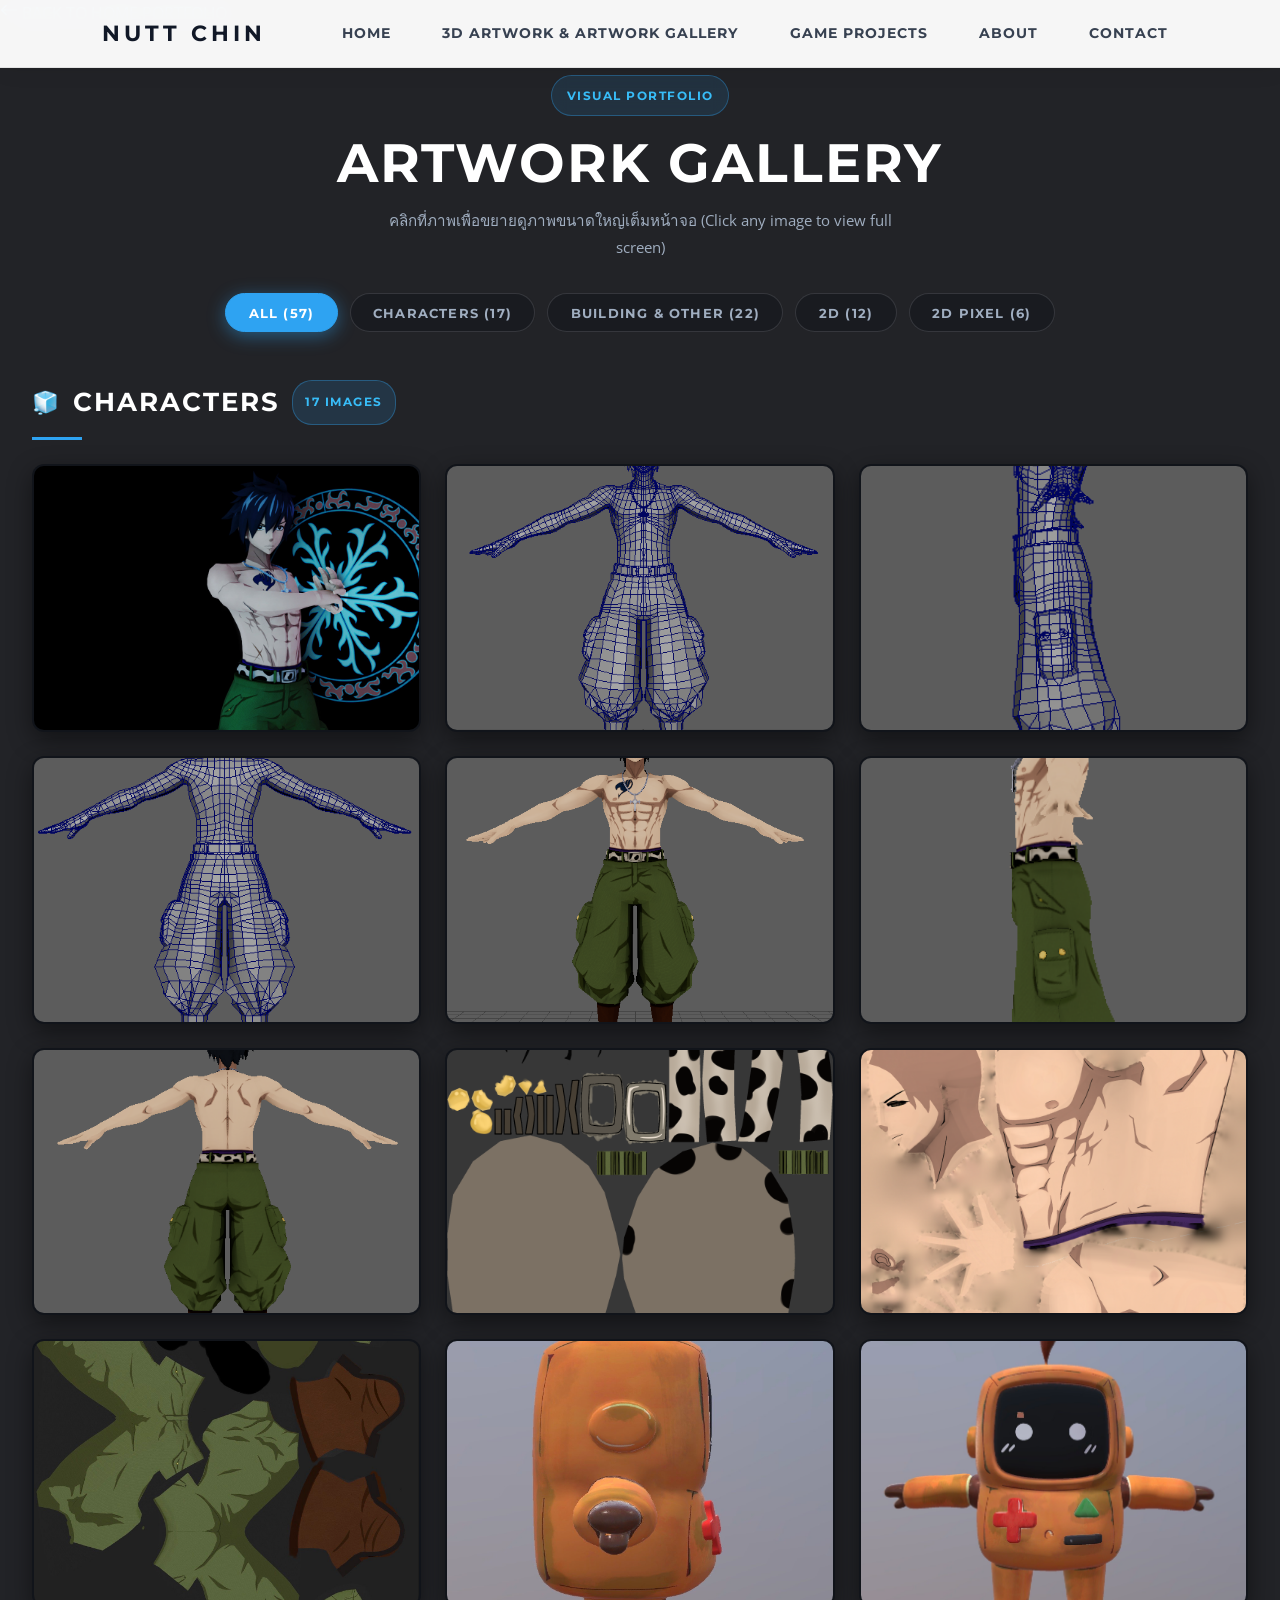
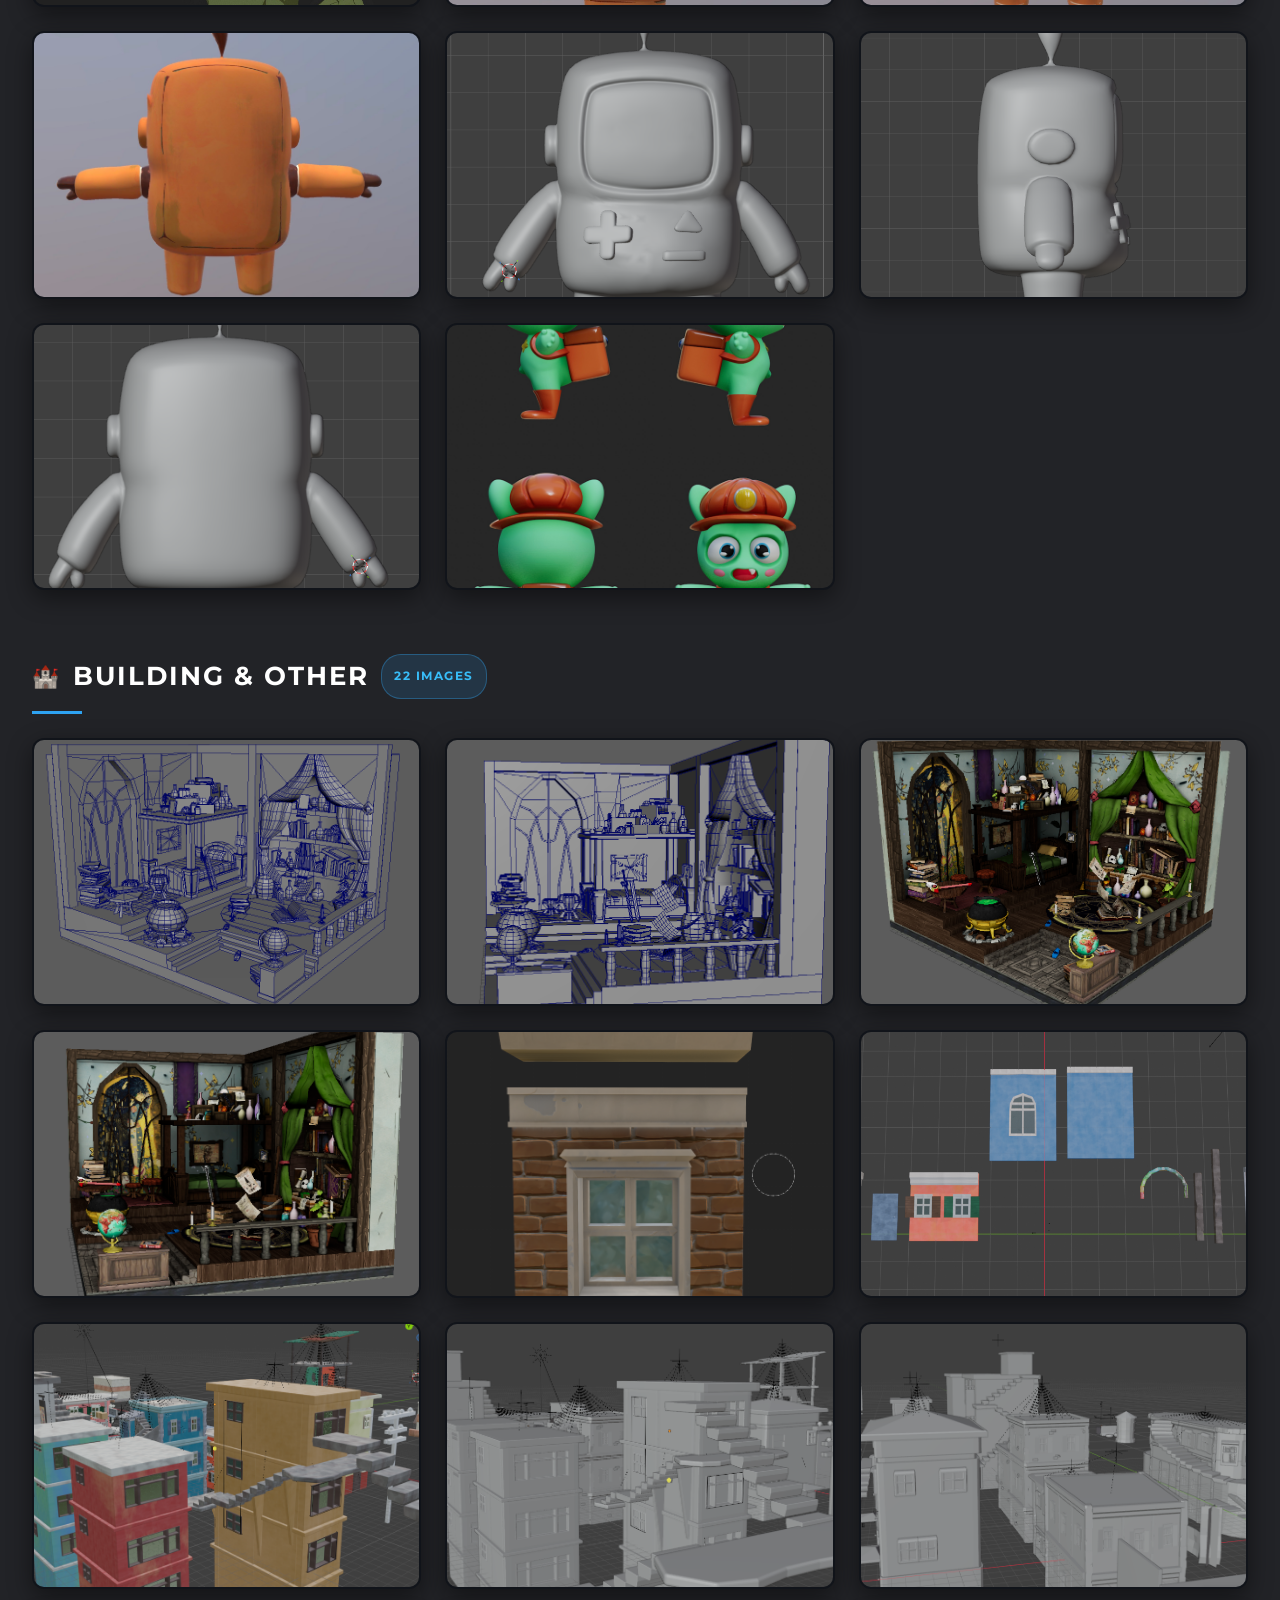
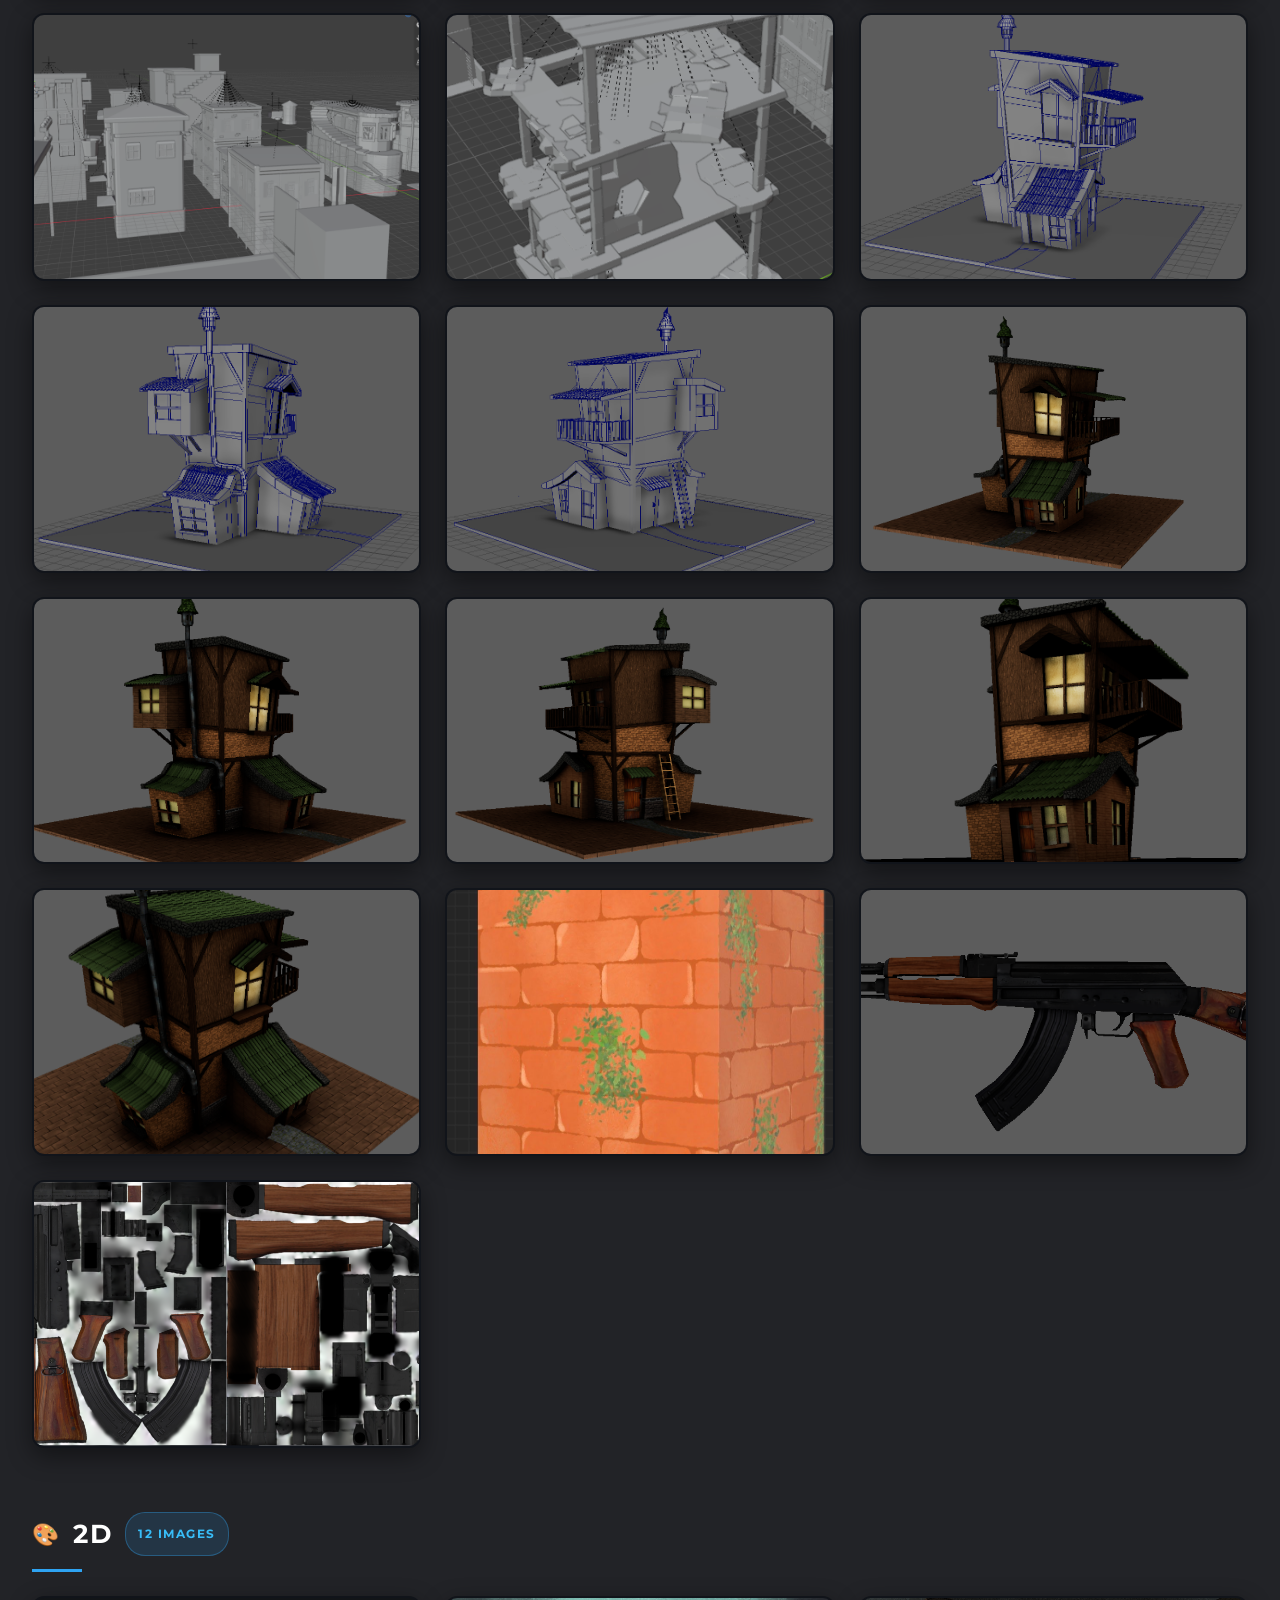
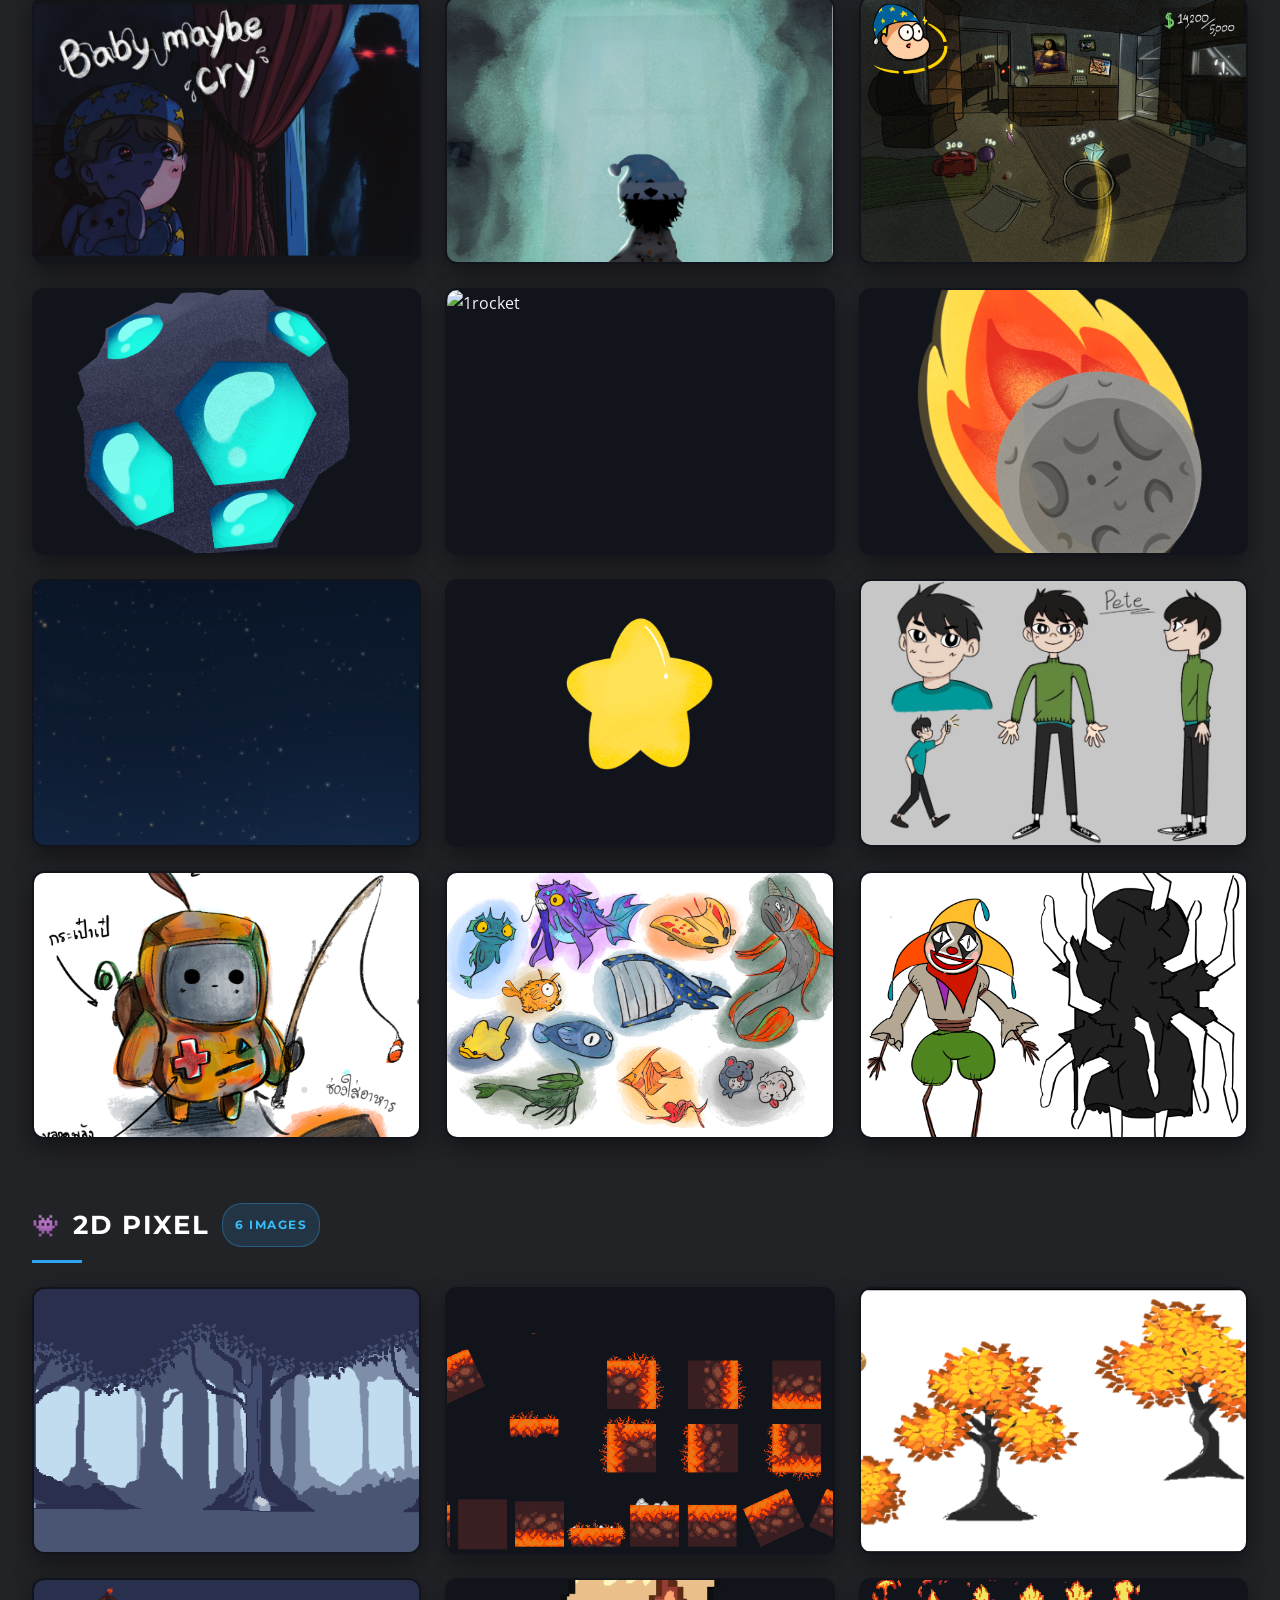
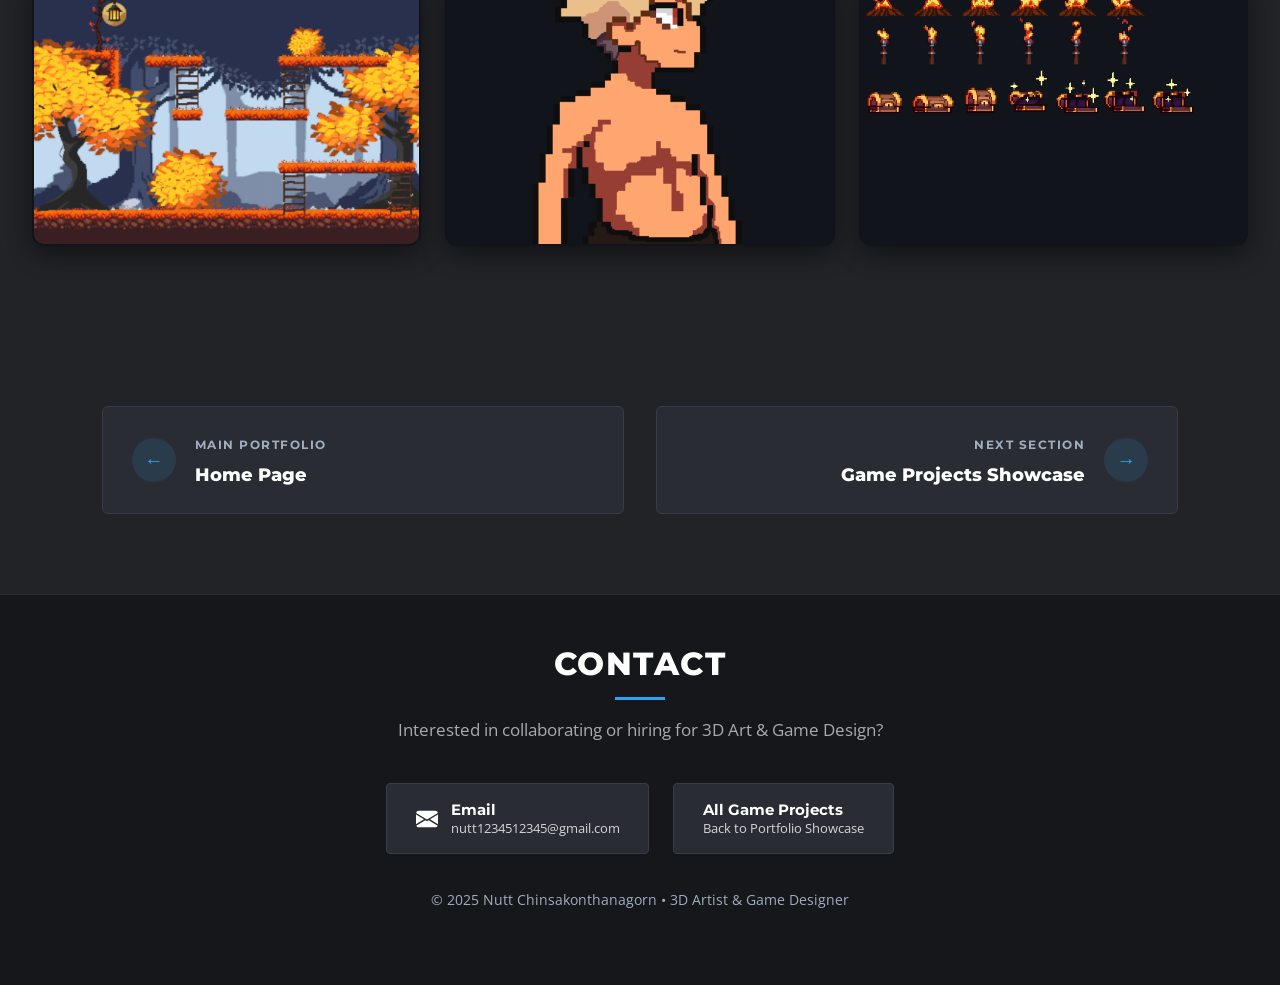
==== artwork-showcase.html @ 7b726f6d "commit 1.0" ====
﻿<!DOCTYPE html>
<html lang="en">

<head>
    <meta charset="UTF-8">
    <meta name="viewport" content="width=device-width, initial-scale=1.0">
    <title>ARTWORK GALLERY | NUTT CHIN</title>
    <meta name="description" content="Artwork Gallery by Nutt Chinsakonthanagorn - Pure visual showcase organized by folder: Characters, Building, 2D, and 2D Pixel.">
    <link rel="stylesheet" href="styles.css">
</head>

<body>

    <!-- Navigation Bar -->
    <nav class="navtabbar">
        <div class="nav-brand"><a href="index.html" style="color: inherit;">NUTT CHIN</a></div>
        <div class="menu-toggle" id="menu-toggle" aria-label="Toggle navigation menu">
            <span></span>
            <span></span>
            <span></span>
        </div>
        <ul class="nav-menu" id="nav-menu">
            <li><a href="index.html#home">HOME</a></li>
            <li><a href="index.html#artwork3d">3D ARTWORK & ARTWORK GALLERY</a></li>
            <li><a href="index.html#gameproject">GAME PROJECTS</a></li>
            <li><a href="index.html#content-creator">ABOUT</a></li>
            <li><a href="index.html#contact">CONTACT</a></li>
        </ul>
    </nav>

    <!-- Back to Home Bar -->
    <div class="back-bar-container">
        <a href="index.html#artwork3d" class="back-to-portfolio-btn">
            <svg xmlns="http://www.w3.org/2000/svg" width="18" height="18" fill="currentColor" viewBox="0 0 16 16">
                <path fill-rule="evenodd"
                    d="M15 8a.5.5 0 0 0-.5-.5H2.707l3.147-3.146a.5.5 0 1 0-.708-.708l-4 4a.5.5 0 0 0 0 .708l4 4a.5.5 0 0 0 .708-.708L2.707 8.5H14.5A.5.5 0 0 0 15 8z" />
            </svg>
            BACK TO HOME PORTFOLIO
        </a>
    </div>

    <!-- Gallery Header (Clean & Minimal) -->
    <header style="text-align: center; padding: 3rem 1.5rem 2rem;">
        <span class="game-dev-pill" style="color: #38bdf8; background: rgba(46, 163, 242, 0.12); border-color: rgba(46, 163, 242, 0.35); margin-bottom: 0.8rem;">
            VISUAL PORTFOLIO
        </span>
        <h1 style="font-family: var(--font-heading); font-size: clamp(2.2rem, 5vw, 3.4rem); color: #ffffff; letter-spacing: 2px; text-transform: uppercase; margin-bottom: 0.5rem;">
            ARTWORK GALLERY
        </h1>
        <p style="color: var(--text-muted); font-size: 0.95rem; margin: 0 auto; max-width: 550px;">
            คลิกที่ภาพเพื่อขยายดูภาพขนาดใหญ่เต็มหน้าจอ (Click any image to view full screen)
        </p>
    </header>

    <!-- Category Filter Tabs -->
    <div class="gallery-filter-container">
        <button class="gallery-filter-btn active" data-filter="all">ALL (57)</button>
        <button class="gallery-filter-btn" data-filter="characters">CHARACTERS (17)</button>
        <button class="gallery-filter-btn" data-filter="building">BUILDING & OTHER (22)</button>
        <button class="gallery-filter-btn" data-filter="2d">2D (12)</button>
        <button class="gallery-filter-btn" data-filter="2d-pixel">2D PIXEL (6)</button>
    </div>

    <!-- Main Content Area: Grouped by Folder Categories -->
        <main style="padding-bottom: 3rem;">

        <!-- ================= 1. CHARACTERS SECTION ================= -->
        <section class="gallery-category-section" data-section-category="characters">
            <div class="gallery-category-header">
                <h2 class="gallery-category-title">
                    <span class="category-icon">🧊</span> CHARACTERS
                    <span class="category-count">17 IMAGES</span>
                </h2>
                <div class="title-underline" style="margin: 0.4rem 0 0 0;"></div>
            </div>

            <div class="pure-gallery-grid">
                <div class="pure-gallery-item" data-category="characters" data-full-img="ARTWORK/CHARACTERS/G%20pose.jpg">
                    <img src="ARTWORK/CHARACTERS/G%20pose.jpg" alt="G pose" loading="lazy">
                    <div class="pure-gallery-overlay">
                        <div class="pure-zoom-icon">
                            <svg xmlns="http://www.w3.org/2000/svg" width="22" height="22" fill="currentColor" viewBox="0 0 16 16">
                                <path d="M11.742 10.344a6.5 6.5 0 1 0-1.397 1.398h-.001c.03.04.062.078.098.115l3.85 3.85a1 1 0 0 0 1.415-1.414l-3.85-3.85a1.007 1.007 0 0 0-.115-.1zM12 6.5a5.5 5.5 0 1 1-11 0 5.5 5.5 0 0 1 11 0z"/>
                            </svg>
                        </div>
                    </div>
                </div>
                <div class="pure-gallery-item" data-category="characters" data-full-img="ARTWORK/CHARACTERS/Gray1.png">
                    <img src="ARTWORK/CHARACTERS/Gray1.png" alt="Gray1" loading="lazy">
                    <div class="pure-gallery-overlay">
                        <div class="pure-zoom-icon">
                            <svg xmlns="http://www.w3.org/2000/svg" width="22" height="22" fill="currentColor" viewBox="0 0 16 16">
                                <path d="M11.742 10.344a6.5 6.5 0 1 0-1.397 1.398h-.001c.03.04.062.078.098.115l3.85 3.85a1 1 0 0 0 1.415-1.414l-3.85-3.85a1.007 1.007 0 0 0-.115-.1zM12 6.5a5.5 5.5 0 1 1-11 0 5.5 5.5 0 0 1 11 0z"/>
                            </svg>
                        </div>
                    </div>
                </div>
                <div class="pure-gallery-item" data-category="characters" data-full-img="ARTWORK/CHARACTERS/Gray2.png">
                    <img src="ARTWORK/CHARACTERS/Gray2.png" alt="Gray2" loading="lazy">
                    <div class="pure-gallery-overlay">
                        <div class="pure-zoom-icon">
                            <svg xmlns="http://www.w3.org/2000/svg" width="22" height="22" fill="currentColor" viewBox="0 0 16 16">
                                <path d="M11.742 10.344a6.5 6.5 0 1 0-1.397 1.398h-.001c.03.04.062.078.098.115l3.85 3.85a1 1 0 0 0 1.415-1.414l-3.85-3.85a1.007 1.007 0 0 0-.115-.1zM12 6.5a5.5 5.5 0 1 1-11 0 5.5 5.5 0 0 1 11 0z"/>
                            </svg>
                        </div>
                    </div>
                </div>
                <div class="pure-gallery-item" data-category="characters" data-full-img="ARTWORK/CHARACTERS/Gray3.png">
                    <img src="ARTWORK/CHARACTERS/Gray3.png" alt="Gray3" loading="lazy">
                    <div class="pure-gallery-overlay">
                        <div class="pure-zoom-icon">
                            <svg xmlns="http://www.w3.org/2000/svg" width="22" height="22" fill="currentColor" viewBox="0 0 16 16">
                                <path d="M11.742 10.344a6.5 6.5 0 1 0-1.397 1.398h-.001c.03.04.062.078.098.115l3.85 3.85a1 1 0 0 0 1.415-1.414l-3.85-3.85a1.007 1.007 0 0 0-.115-.1zM12 6.5a5.5 5.5 0 1 1-11 0 5.5 5.5 0 0 1 11 0z"/>
                            </svg>
                        </div>
                    </div>
                </div>
                <div class="pure-gallery-item" data-category="characters" data-full-img="ARTWORK/CHARACTERS/Grayf1.png">
                    <img src="ARTWORK/CHARACTERS/Grayf1.png" alt="Grayf1" loading="lazy">
                    <div class="pure-gallery-overlay">
                        <div class="pure-zoom-icon">
                            <svg xmlns="http://www.w3.org/2000/svg" width="22" height="22" fill="currentColor" viewBox="0 0 16 16">
                                <path d="M11.742 10.344a6.5 6.5 0 1 0-1.397 1.398h-.001c.03.04.062.078.098.115l3.85 3.85a1 1 0 0 0 1.415-1.414l-3.85-3.85a1.007 1.007 0 0 0-.115-.1zM12 6.5a5.5 5.5 0 1 1-11 0 5.5 5.5 0 0 1 11 0z"/>
                            </svg>
                        </div>
                    </div>
                </div>
                <div class="pure-gallery-item" data-category="characters" data-full-img="ARTWORK/CHARACTERS/Grayf2.png">
                    <img src="ARTWORK/CHARACTERS/Grayf2.png" alt="Grayf2" loading="lazy">
                    <div class="pure-gallery-overlay">
                        <div class="pure-zoom-icon">
                            <svg xmlns="http://www.w3.org/2000/svg" width="22" height="22" fill="currentColor" viewBox="0 0 16 16">
                                <path d="M11.742 10.344a6.5 6.5 0 1 0-1.397 1.398h-.001c.03.04.062.078.098.115l3.85 3.85a1 1 0 0 0 1.415-1.414l-3.85-3.85a1.007 1.007 0 0 0-.115-.1zM12 6.5a5.5 5.5 0 1 1-11 0 5.5 5.5 0 0 1 11 0z"/>
                            </svg>
                        </div>
                    </div>
                </div>
                <div class="pure-gallery-item" data-category="characters" data-full-img="ARTWORK/CHARACTERS/Grayf3.png">
                    <img src="ARTWORK/CHARACTERS/Grayf3.png" alt="Grayf3" loading="lazy">
                    <div class="pure-gallery-overlay">
                        <div class="pure-zoom-icon">
                            <svg xmlns="http://www.w3.org/2000/svg" width="22" height="22" fill="currentColor" viewBox="0 0 16 16">
                                <path d="M11.742 10.344a6.5 6.5 0 1 0-1.397 1.398h-.001c.03.04.062.078.098.115l3.85 3.85a1 1 0 0 0 1.415-1.414l-3.85-3.85a1.007 1.007 0 0 0-.115-.1zM12 6.5a5.5 5.5 0 1 1-11 0 5.5 5.5 0 0 1 11 0z"/>
                            </svg>
                        </div>
                    </div>
                </div>
                <div class="pure-gallery-item" data-category="characters" data-full-img="ARTWORK/CHARACTERS/GUV%20GRAY2.png">
                    <img src="ARTWORK/CHARACTERS/GUV%20GRAY2.png" alt="GUV GRAY2" loading="lazy">
                    <div class="pure-gallery-overlay">
                        <div class="pure-zoom-icon">
                            <svg xmlns="http://www.w3.org/2000/svg" width="22" height="22" fill="currentColor" viewBox="0 0 16 16">
                                <path d="M11.742 10.344a6.5 6.5 0 1 0-1.397 1.398h-.001c.03.04.062.078.098.115l3.85 3.85a1 1 0 0 0 1.415-1.414l-3.85-3.85a1.007 1.007 0 0 0-.115-.1zM12 6.5a5.5 5.5 0 1 1-11 0 5.5 5.5 0 0 1 11 0z"/>
                            </svg>
                        </div>
                    </div>
                </div>
                <div class="pure-gallery-item" data-category="characters" data-full-img="ARTWORK/CHARACTERS/GUV%20GRAY3.png">
                    <img src="ARTWORK/CHARACTERS/GUV%20GRAY3.png" alt="GUV GRAY3" loading="lazy">
                    <div class="pure-gallery-overlay">
                        <div class="pure-zoom-icon">
                            <svg xmlns="http://www.w3.org/2000/svg" width="22" height="22" fill="currentColor" viewBox="0 0 16 16">
                                <path d="M11.742 10.344a6.5 6.5 0 1 0-1.397 1.398h-.001c.03.04.062.078.098.115l3.85 3.85a1 1 0 0 0 1.415-1.414l-3.85-3.85a1.007 1.007 0 0 0-.115-.1zM12 6.5a5.5 5.5 0 1 1-11 0 5.5 5.5 0 0 1 11 0z"/>
                            </svg>
                        </div>
                    </div>
                </div>
                <div class="pure-gallery-item" data-category="characters" data-full-img="ARTWORK/CHARACTERS/GUVGRAY1.jpg">
                    <img src="ARTWORK/CHARACTERS/GUVGRAY1.jpg" alt="GUVGRAY1" loading="lazy">
                    <div class="pure-gallery-overlay">
                        <div class="pure-zoom-icon">
                            <svg xmlns="http://www.w3.org/2000/svg" width="22" height="22" fill="currentColor" viewBox="0 0 16 16">
                                <path d="M11.742 10.344a6.5 6.5 0 1 0-1.397 1.398h-.001c.03.04.062.078.098.115l3.85 3.85a1 1 0 0 0 1.415-1.414l-3.85-3.85a1.007 1.007 0 0 0-.115-.1zM12 6.5a5.5 5.5 0 1 1-11 0 5.5 5.5 0 0 1 11 0z"/>
                            </svg>
                        </div>
                    </div>
                </div>
                <div class="pure-gallery-item" data-category="characters" data-full-img="ARTWORK/CHARACTERS/image.jpg">
                    <img src="ARTWORK/CHARACTERS/image.jpg" alt="image" loading="lazy">
                    <div class="pure-gallery-overlay">
                        <div class="pure-zoom-icon">
                            <svg xmlns="http://www.w3.org/2000/svg" width="22" height="22" fill="currentColor" viewBox="0 0 16 16">
                                <path d="M11.742 10.344a6.5 6.5 0 1 0-1.397 1.398h-.001c.03.04.062.078.098.115l3.85 3.85a1 1 0 0 0 1.415-1.414l-3.85-3.85a1.007 1.007 0 0 0-.115-.1zM12 6.5a5.5 5.5 0 1 1-11 0 5.5 5.5 0 0 1 11 0z"/>
                            </svg>
                        </div>
                    </div>
                </div>
                <div class="pure-gallery-item" data-category="characters" data-full-img="ARTWORK/CHARACTERS/image1.jpg">
                    <img src="ARTWORK/CHARACTERS/image1.jpg" alt="image1" loading="lazy">
                    <div class="pure-gallery-overlay">
                        <div class="pure-zoom-icon">
                            <svg xmlns="http://www.w3.org/2000/svg" width="22" height="22" fill="currentColor" viewBox="0 0 16 16">
                                <path d="M11.742 10.344a6.5 6.5 0 1 0-1.397 1.398h-.001c.03.04.062.078.098.115l3.85 3.85a1 1 0 0 0 1.415-1.414l-3.85-3.85a1.007 1.007 0 0 0-.115-.1zM12 6.5a5.5 5.5 0 1 1-11 0 5.5 5.5 0 0 1 11 0z"/>
                            </svg>
                        </div>
                    </div>
                </div>
                <div class="pure-gallery-item" data-category="characters" data-full-img="ARTWORK/CHARACTERS/image2.jpg">
                    <img src="ARTWORK/CHARACTERS/image2.jpg" alt="image2" loading="lazy">
                    <div class="pure-gallery-overlay">
                        <div class="pure-zoom-icon">
                            <svg xmlns="http://www.w3.org/2000/svg" width="22" height="22" fill="currentColor" viewBox="0 0 16 16">
                                <path d="M11.742 10.344a6.5 6.5 0 1 0-1.397 1.398h-.001c.03.04.062.078.098.115l3.85 3.85a1 1 0 0 0 1.415-1.414l-3.85-3.85a1.007 1.007 0 0 0-.115-.1zM12 6.5a5.5 5.5 0 1 1-11 0 5.5 5.5 0 0 1 11 0z"/>
                            </svg>
                        </div>
                    </div>
                </div>
                <div class="pure-gallery-item" data-category="characters" data-full-img="ARTWORK/CHARACTERS/Screenshot%202026-09-21%20010726.png">
                    <img src="ARTWORK/CHARACTERS/Screenshot%202026-09-21%20010726.png" alt="Screenshot 2026-09-21 010726" loading="lazy">
                    <div class="pure-gallery-overlay">
                        <div class="pure-zoom-icon">
                            <svg xmlns="http://www.w3.org/2000/svg" width="22" height="22" fill="currentColor" viewBox="0 0 16 16">
                                <path d="M11.742 10.344a6.5 6.5 0 1 0-1.397 1.398h-.001c.03.04.062.078.098.115l3.85 3.85a1 1 0 0 0 1.415-1.414l-3.85-3.85a1.007 1.007 0 0 0-.115-.1zM12 6.5a5.5 5.5 0 1 1-11 0 5.5 5.5 0 0 1 11 0z"/>
                            </svg>
                        </div>
                    </div>
                </div>
                <div class="pure-gallery-item" data-category="characters" data-full-img="ARTWORK/CHARACTERS/Screenshot%202026-09-21%20010745.png">
                    <img src="ARTWORK/CHARACTERS/Screenshot%202026-09-21%20010745.png" alt="Screenshot 2026-09-21 010745" loading="lazy">
                    <div class="pure-gallery-overlay">
                        <div class="pure-zoom-icon">
                            <svg xmlns="http://www.w3.org/2000/svg" width="22" height="22" fill="currentColor" viewBox="0 0 16 16">
                                <path d="M11.742 10.344a6.5 6.5 0 1 0-1.397 1.398h-.001c.03.04.062.078.098.115l3.85 3.85a1 1 0 0 0 1.415-1.414l-3.85-3.85a1.007 1.007 0 0 0-.115-.1zM12 6.5a5.5 5.5 0 1 1-11 0 5.5 5.5 0 0 1 11 0z"/>
                            </svg>
                        </div>
                    </div>
                </div>
                <div class="pure-gallery-item" data-category="characters" data-full-img="ARTWORK/CHARACTERS/Screenshot%202026-09-21%20010752.png">
                    <img src="ARTWORK/CHARACTERS/Screenshot%202026-09-21%20010752.png" alt="Screenshot 2026-09-21 010752" loading="lazy">
                    <div class="pure-gallery-overlay">
                        <div class="pure-zoom-icon">
                            <svg xmlns="http://www.w3.org/2000/svg" width="22" height="22" fill="currentColor" viewBox="0 0 16 16">
                                <path d="M11.742 10.344a6.5 6.5 0 1 0-1.397 1.398h-.001c.03.04.062.078.098.115l3.85 3.85a1 1 0 0 0 1.415-1.414l-3.85-3.85a1.007 1.007 0 0 0-.115-.1zM12 6.5a5.5 5.5 0 1 1-11 0 5.5 5.5 0 0 1 11 0z"/>
                            </svg>
                        </div>
                    </div>
                </div>
                <div class="pure-gallery-item" data-category="characters" data-full-img="ARTWORK/CHARACTERS/zMONNNS.png">
                    <img src="ARTWORK/CHARACTERS/zMONNNS.png" alt="zMONNNS" loading="lazy">
                    <div class="pure-gallery-overlay">
                        <div class="pure-zoom-icon">
                            <svg xmlns="http://www.w3.org/2000/svg" width="22" height="22" fill="currentColor" viewBox="0 0 16 16">
                                <path d="M11.742 10.344a6.5 6.5 0 1 0-1.397 1.398h-.001c.03.04.062.078.098.115l3.85 3.85a1 1 0 0 0 1.415-1.414l-3.85-3.85a1.007 1.007 0 0 0-.115-.1zM12 6.5a5.5 5.5 0 1 1-11 0 5.5 5.5 0 0 1 11 0z"/>
                            </svg>
                        </div>
                    </div>
                </div>
            </div>
        </section>

        <!-- ================= 2. BUILDING & OTHER SECTION ================= -->
        <section class="gallery-category-section" data-section-category="building">
            <div class="gallery-category-header">
                <h2 class="gallery-category-title">
                    <span class="category-icon">🏰</span> BUILDING & OTHER
                    <span class="category-count">22 IMAGES</span>
                </h2>
                <div class="title-underline" style="margin: 0.4rem 0 0 0;"></div>
            </div>

            <div class="pure-gallery-grid">
                <div class="pure-gallery-item" data-category="building" data-full-img="ARTWORK/Building%20%26%20Other/0Screenshot%202026-09-26%20185615.png">
                    <img src="ARTWORK/Building%20%26%20Other/0Screenshot%202026-09-26%20185615.png" alt="0Screenshot 2026-09-26 185615" loading="lazy">
                    <div class="pure-gallery-overlay">
                        <div class="pure-zoom-icon">
                            <svg xmlns="http://www.w3.org/2000/svg" width="22" height="22" fill="currentColor" viewBox="0 0 16 16">
                                <path d="M11.742 10.344a6.5 6.5 0 1 0-1.397 1.398h-.001c.03.04.062.078.098.115l3.85 3.85a1 1 0 0 0 1.415-1.414l-3.85-3.85a1.007 1.007 0 0 0-.115-.1zM12 6.5a5.5 5.5 0 1 1-11 0 5.5 5.5 0 0 1 11 0z"/>
                            </svg>
                        </div>
                    </div>
                </div>
                <div class="pure-gallery-item" data-category="building" data-full-img="ARTWORK/Building%20%26%20Other/0Screenshot%202026-09-26%20185632.png">
                    <img src="ARTWORK/Building%20%26%20Other/0Screenshot%202026-09-26%20185632.png" alt="0Screenshot 2026-09-26 185632" loading="lazy">
                    <div class="pure-gallery-overlay">
                        <div class="pure-zoom-icon">
                            <svg xmlns="http://www.w3.org/2000/svg" width="22" height="22" fill="currentColor" viewBox="0 0 16 16">
                                <path d="M11.742 10.344a6.5 6.5 0 1 0-1.397 1.398h-.001c.03.04.062.078.098.115l3.85 3.85a1 1 0 0 0 1.415-1.414l-3.85-3.85a1.007 1.007 0 0 0-.115-.1zM12 6.5a5.5 5.5 0 1 1-11 0 5.5 5.5 0 0 1 11 0z"/>
                            </svg>
                        </div>
                    </div>
                </div>
                <div class="pure-gallery-item" data-category="building" data-full-img="ARTWORK/Building%20%26%20Other/0Screenshot%202026-09-26%20185658.png">
                    <img src="ARTWORK/Building%20%26%20Other/0Screenshot%202026-09-26%20185658.png" alt="0Screenshot 2026-09-26 185658" loading="lazy">
                    <div class="pure-gallery-overlay">
                        <div class="pure-zoom-icon">
                            <svg xmlns="http://www.w3.org/2000/svg" width="22" height="22" fill="currentColor" viewBox="0 0 16 16">
                                <path d="M11.742 10.344a6.5 6.5 0 1 0-1.397 1.398h-.001c.03.04.062.078.098.115l3.85 3.85a1 1 0 0 0 1.415-1.414l-3.85-3.85a1.007 1.007 0 0 0-.115-.1zM12 6.5a5.5 5.5 0 1 1-11 0 5.5 5.5 0 0 1 11 0z"/>
                            </svg>
                        </div>
                    </div>
                </div>
                <div class="pure-gallery-item" data-category="building" data-full-img="ARTWORK/Building%20%26%20Other/0Screenshot%202026-09-26%20185713.png">
                    <img src="ARTWORK/Building%20%26%20Other/0Screenshot%202026-09-26%20185713.png" alt="0Screenshot 2026-09-26 185713" loading="lazy">
                    <div class="pure-gallery-overlay">
                        <div class="pure-zoom-icon">
                            <svg xmlns="http://www.w3.org/2000/svg" width="22" height="22" fill="currentColor" viewBox="0 0 16 16">
                                <path d="M11.742 10.344a6.5 6.5 0 1 0-1.397 1.398h-.001c.03.04.062.078.098.115l3.85 3.85a1 1 0 0 0 1.415-1.414l-3.85-3.85a1.007 1.007 0 0 0-.115-.1zM12 6.5a5.5 5.5 0 1 1-11 0 5.5 5.5 0 0 1 11 0z"/>
                            </svg>
                        </div>
                    </div>
                </div>
                <div class="pure-gallery-item" data-category="building" data-full-img="ARTWORK/Building%20%26%20Other/Screenshot%202026-07-07%20034111.png">
                    <img src="ARTWORK/Building%20%26%20Other/Screenshot%202026-07-07%20034111.png" alt="Screenshot 2026-07-07 034111" loading="lazy">
                    <div class="pure-gallery-overlay">
                        <div class="pure-zoom-icon">
                            <svg xmlns="http://www.w3.org/2000/svg" width="22" height="22" fill="currentColor" viewBox="0 0 16 16">
                                <path d="M11.742 10.344a6.5 6.5 0 1 0-1.397 1.398h-.001c.03.04.062.078.098.115l3.85 3.85a1 1 0 0 0 1.415-1.414l-3.85-3.85a1.007 1.007 0 0 0-.115-.1zM12 6.5a5.5 5.5 0 1 1-11 0 5.5 5.5 0 0 1 11 0z"/>
                            </svg>
                        </div>
                    </div>
                </div>
                <div class="pure-gallery-item" data-category="building" data-full-img="ARTWORK/Building%20%26%20Other/Screenshot%202026-09-21%20010258.png">
                    <img src="ARTWORK/Building%20%26%20Other/Screenshot%202026-09-21%20010258.png" alt="Screenshot 2026-09-21 010258" loading="lazy">
                    <div class="pure-gallery-overlay">
                        <div class="pure-zoom-icon">
                            <svg xmlns="http://www.w3.org/2000/svg" width="22" height="22" fill="currentColor" viewBox="0 0 16 16">
                                <path d="M11.742 10.344a6.5 6.5 0 1 0-1.397 1.398h-.001c.03.04.062.078.098.115l3.85 3.85a1 1 0 0 0 1.415-1.414l-3.85-3.85a1.007 1.007 0 0 0-.115-.1zM12 6.5a5.5 5.5 0 1 1-11 0 5.5 5.5 0 0 1 11 0z"/>
                            </svg>
                        </div>
                    </div>
                </div>
                <div class="pure-gallery-item" data-category="building" data-full-img="ARTWORK/Building%20%26%20Other/Screenshot%202026-09-21%20010327.png">
                    <img src="ARTWORK/Building%20%26%20Other/Screenshot%202026-09-21%20010327.png" alt="Screenshot 2026-09-21 010327" loading="lazy">
                    <div class="pure-gallery-overlay">
                        <div class="pure-zoom-icon">
                            <svg xmlns="http://www.w3.org/2000/svg" width="22" height="22" fill="currentColor" viewBox="0 0 16 16">
                                <path d="M11.742 10.344a6.5 6.5 0 1 0-1.397 1.398h-.001c.03.04.062.078.098.115l3.85 3.85a1 1 0 0 0 1.415-1.414l-3.85-3.85a1.007 1.007 0 0 0-.115-.1zM12 6.5a5.5 5.5 0 1 1-11 0 5.5 5.5 0 0 1 11 0z"/>
                            </svg>
                        </div>
                    </div>
                </div>
                <div class="pure-gallery-item" data-category="building" data-full-img="ARTWORK/Building%20%26%20Other/Screenshot%202026-09-21%20010401.png">
                    <img src="ARTWORK/Building%20%26%20Other/Screenshot%202026-09-21%20010401.png" alt="Screenshot 2026-09-21 010401" loading="lazy">
                    <div class="pure-gallery-overlay">
                        <div class="pure-zoom-icon">
                            <svg xmlns="http://www.w3.org/2000/svg" width="22" height="22" fill="currentColor" viewBox="0 0 16 16">
                                <path d="M11.742 10.344a6.5 6.5 0 1 0-1.397 1.398h-.001c.03.04.062.078.098.115l3.85 3.85a1 1 0 0 0 1.415-1.414l-3.85-3.85a1.007 1.007 0 0 0-.115-.1zM12 6.5a5.5 5.5 0 1 1-11 0 5.5 5.5 0 0 1 11 0z"/>
                            </svg>
                        </div>
                    </div>
                </div>
                <div class="pure-gallery-item" data-category="building" data-full-img="ARTWORK/Building%20%26%20Other/Screenshot%202026-09-21%20010415.png">
                    <img src="ARTWORK/Building%20%26%20Other/Screenshot%202026-09-21%20010415.png" alt="Screenshot 2026-09-21 010415" loading="lazy">
                    <div class="pure-gallery-overlay">
                        <div class="pure-zoom-icon">
                            <svg xmlns="http://www.w3.org/2000/svg" width="22" height="22" fill="currentColor" viewBox="0 0 16 16">
                                <path d="M11.742 10.344a6.5 6.5 0 1 0-1.397 1.398h-.001c.03.04.062.078.098.115l3.85 3.85a1 1 0 0 0 1.415-1.414l-3.85-3.85a1.007 1.007 0 0 0-.115-.1zM12 6.5a5.5 5.5 0 1 1-11 0 5.5 5.5 0 0 1 11 0z"/>
                            </svg>
                        </div>
                    </div>
                </div>
                <div class="pure-gallery-item" data-category="building" data-full-img="ARTWORK/Building%20%26%20Other/Screenshot%202026-09-21%20010435.png">
                    <img src="ARTWORK/Building%20%26%20Other/Screenshot%202026-09-21%20010435.png" alt="Screenshot 2026-09-21 010435" loading="lazy">
                    <div class="pure-gallery-overlay">
                        <div class="pure-zoom-icon">
                            <svg xmlns="http://www.w3.org/2000/svg" width="22" height="22" fill="currentColor" viewBox="0 0 16 16">
                                <path d="M11.742 10.344a6.5 6.5 0 1 0-1.397 1.398h-.001c.03.04.062.078.098.115l3.85 3.85a1 1 0 0 0 1.415-1.414l-3.85-3.85a1.007 1.007 0 0 0-.115-.1zM12 6.5a5.5 5.5 0 1 1-11 0 5.5 5.5 0 0 1 11 0z"/>
                            </svg>
                        </div>
                    </div>
                </div>
                <div class="pure-gallery-item" data-category="building" data-full-img="ARTWORK/Building%20%26%20Other/Screenshot%202026-09-21%20010452.png">
                    <img src="ARTWORK/Building%20%26%20Other/Screenshot%202026-09-21%20010452.png" alt="Screenshot 2026-09-21 010452" loading="lazy">
                    <div class="pure-gallery-overlay">
                        <div class="pure-zoom-icon">
                            <svg xmlns="http://www.w3.org/2000/svg" width="22" height="22" fill="currentColor" viewBox="0 0 16 16">
                                <path d="M11.742 10.344a6.5 6.5 0 1 0-1.397 1.398h-.001c.03.04.062.078.098.115l3.85 3.85a1 1 0 0 0 1.415-1.414l-3.85-3.85a1.007 1.007 0 0 0-.115-.1zM12 6.5a5.5 5.5 0 1 1-11 0 5.5 5.5 0 0 1 11 0z"/>
                            </svg>
                        </div>
                    </div>
                </div>
                <div class="pure-gallery-item" data-category="building" data-full-img="ARTWORK/Building%20%26%20Other/Screenshot%202026-09-26%20040212.png">
                    <img src="ARTWORK/Building%20%26%20Other/Screenshot%202026-09-26%20040212.png" alt="Screenshot 2026-09-26 040212" loading="lazy">
                    <div class="pure-gallery-overlay">
                        <div class="pure-zoom-icon">
                            <svg xmlns="http://www.w3.org/2000/svg" width="22" height="22" fill="currentColor" viewBox="0 0 16 16">
                                <path d="M11.742 10.344a6.5 6.5 0 1 0-1.397 1.398h-.001c.03.04.062.078.098.115l3.85 3.85a1 1 0 0 0 1.415-1.414l-3.85-3.85a1.007 1.007 0 0 0-.115-.1zM12 6.5a5.5 5.5 0 1 1-11 0 5.5 5.5 0 0 1 11 0z"/>
                            </svg>
                        </div>
                    </div>
                </div>
                <div class="pure-gallery-item" data-category="building" data-full-img="ARTWORK/Building%20%26%20Other/Screenshot%202026-09-26%20040223.png">
                    <img src="ARTWORK/Building%20%26%20Other/Screenshot%202026-09-26%20040223.png" alt="Screenshot 2026-09-26 040223" loading="lazy">
                    <div class="pure-gallery-overlay">
                        <div class="pure-zoom-icon">
                            <svg xmlns="http://www.w3.org/2000/svg" width="22" height="22" fill="currentColor" viewBox="0 0 16 16">
                                <path d="M11.742 10.344a6.5 6.5 0 1 0-1.397 1.398h-.001c.03.04.062.078.098.115l3.85 3.85a1 1 0 0 0 1.415-1.414l-3.85-3.85a1.007 1.007 0 0 0-.115-.1zM12 6.5a5.5 5.5 0 1 1-11 0 5.5 5.5 0 0 1 11 0z"/>
                            </svg>
                        </div>
                    </div>
                </div>
                <div class="pure-gallery-item" data-category="building" data-full-img="ARTWORK/Building%20%26%20Other/Screenshot%202026-09-26%20040232.png">
                    <img src="ARTWORK/Building%20%26%20Other/Screenshot%202026-09-26%20040232.png" alt="Screenshot 2026-09-26 040232" loading="lazy">
                    <div class="pure-gallery-overlay">
                        <div class="pure-zoom-icon">
                            <svg xmlns="http://www.w3.org/2000/svg" width="22" height="22" fill="currentColor" viewBox="0 0 16 16">
                                <path d="M11.742 10.344a6.5 6.5 0 1 0-1.397 1.398h-.001c.03.04.062.078.098.115l3.85 3.85a1 1 0 0 0 1.415-1.414l-3.85-3.85a1.007 1.007 0 0 0-.115-.1zM12 6.5a5.5 5.5 0 1 1-11 0 5.5 5.5 0 0 1 11 0z"/>
                            </svg>
                        </div>
                    </div>
                </div>
                <div class="pure-gallery-item" data-category="building" data-full-img="ARTWORK/Building%20%26%20Other/Screenshot%202026-09-26%20040656.png">
                    <img src="ARTWORK/Building%20%26%20Other/Screenshot%202026-09-26%20040656.png" alt="Screenshot 2026-09-26 040656" loading="lazy">
                    <div class="pure-gallery-overlay">
                        <div class="pure-zoom-icon">
                            <svg xmlns="http://www.w3.org/2000/svg" width="22" height="22" fill="currentColor" viewBox="0 0 16 16">
                                <path d="M11.742 10.344a6.5 6.5 0 1 0-1.397 1.398h-.001c.03.04.062.078.098.115l3.85 3.85a1 1 0 0 0 1.415-1.414l-3.85-3.85a1.007 1.007 0 0 0-.115-.1zM12 6.5a5.5 5.5 0 1 1-11 0 5.5 5.5 0 0 1 11 0z"/>
                            </svg>
                        </div>
                    </div>
                </div>
                <div class="pure-gallery-item" data-category="building" data-full-img="ARTWORK/Building%20%26%20Other/Screenshot%202026-09-26%20040708.png">
                    <img src="ARTWORK/Building%20%26%20Other/Screenshot%202026-09-26%20040708.png" alt="Screenshot 2026-09-26 040708" loading="lazy">
                    <div class="pure-gallery-overlay">
                        <div class="pure-zoom-icon">
                            <svg xmlns="http://www.w3.org/2000/svg" width="22" height="22" fill="currentColor" viewBox="0 0 16 16">
                                <path d="M11.742 10.344a6.5 6.5 0 1 0-1.397 1.398h-.001c.03.04.062.078.098.115l3.85 3.85a1 1 0 0 0 1.415-1.414l-3.85-3.85a1.007 1.007 0 0 0-.115-.1zM12 6.5a5.5 5.5 0 1 1-11 0 5.5 5.5 0 0 1 11 0z"/>
                            </svg>
                        </div>
                    </div>
                </div>
                <div class="pure-gallery-item" data-category="building" data-full-img="ARTWORK/Building%20%26%20Other/Screenshot%202026-09-26%20040717.png">
                    <img src="ARTWORK/Building%20%26%20Other/Screenshot%202026-09-26%20040717.png" alt="Screenshot 2026-09-26 040717" loading="lazy">
                    <div class="pure-gallery-overlay">
                        <div class="pure-zoom-icon">
                            <svg xmlns="http://www.w3.org/2000/svg" width="22" height="22" fill="currentColor" viewBox="0 0 16 16">
                                <path d="M11.742 10.344a6.5 6.5 0 1 0-1.397 1.398h-.001c.03.04.062.078.098.115l3.85 3.85a1 1 0 0 0 1.415-1.414l-3.85-3.85a1.007 1.007 0 0 0-.115-.1zM12 6.5a5.5 5.5 0 1 1-11 0 5.5 5.5 0 0 1 11 0z"/>
                            </svg>
                        </div>
                    </div>
                </div>
                <div class="pure-gallery-item" data-category="building" data-full-img="ARTWORK/Building%20%26%20Other/Screenshot%202026-09-26%20040732.png">
                    <img src="ARTWORK/Building%20%26%20Other/Screenshot%202026-09-26%20040732.png" alt="Screenshot 2026-09-26 040732" loading="lazy">
                    <div class="pure-gallery-overlay">
                        <div class="pure-zoom-icon">
                            <svg xmlns="http://www.w3.org/2000/svg" width="22" height="22" fill="currentColor" viewBox="0 0 16 16">
                                <path d="M11.742 10.344a6.5 6.5 0 1 0-1.397 1.398h-.001c.03.04.062.078.098.115l3.85 3.85a1 1 0 0 0 1.415-1.414l-3.85-3.85a1.007 1.007 0 0 0-.115-.1zM12 6.5a5.5 5.5 0 1 1-11 0 5.5 5.5 0 0 1 11 0z"/>
                            </svg>
                        </div>
                    </div>
                </div>
                <div class="pure-gallery-item" data-category="building" data-full-img="ARTWORK/Building%20%26%20Other/Screenshot%202026-09-26%20040748.png">
                    <img src="ARTWORK/Building%20%26%20Other/Screenshot%202026-09-26%20040748.png" alt="Screenshot 2026-09-26 040748" loading="lazy">
                    <div class="pure-gallery-overlay">
                        <div class="pure-zoom-icon">
                            <svg xmlns="http://www.w3.org/2000/svg" width="22" height="22" fill="currentColor" viewBox="0 0 16 16">
                                <path d="M11.742 10.344a6.5 6.5 0 1 0-1.397 1.398h-.001c.03.04.062.078.098.115l3.85 3.85a1 1 0 0 0 1.415-1.414l-3.85-3.85a1.007 1.007 0 0 0-.115-.1zM12 6.5a5.5 5.5 0 1 1-11 0 5.5 5.5 0 0 1 11 0z"/>
                            </svg>
                        </div>
                    </div>
                </div>
                <div class="pure-gallery-item" data-category="building" data-full-img="ARTWORK/Building%20%26%20Other/zbrick.jpg">
                    <img src="ARTWORK/Building%20%26%20Other/zbrick.jpg" alt="zbrick" loading="lazy">
                    <div class="pure-gallery-overlay">
                        <div class="pure-zoom-icon">
                            <svg xmlns="http://www.w3.org/2000/svg" width="22" height="22" fill="currentColor" viewBox="0 0 16 16">
                                <path d="M11.742 10.344a6.5 6.5 0 1 0-1.397 1.398h-.001c.03.04.062.078.098.115l3.85 3.85a1 1 0 0 0 1.415-1.414l-3.85-3.85a1.007 1.007 0 0 0-.115-.1zM12 6.5a5.5 5.5 0 1 1-11 0 5.5 5.5 0 0 1 11 0z"/>
                            </svg>
                        </div>
                    </div>
                </div>
                <div class="pure-gallery-item" data-category="building" data-full-img="ARTWORK/Building%20%26%20Other/zScreenshot%202026-09-26%20185814.png">
                    <img src="ARTWORK/Building%20%26%20Other/zScreenshot%202026-09-26%20185814.png" alt="zScreenshot 2026-09-26 185814" loading="lazy">
                    <div class="pure-gallery-overlay">
                        <div class="pure-zoom-icon">
                            <svg xmlns="http://www.w3.org/2000/svg" width="22" height="22" fill="currentColor" viewBox="0 0 16 16">
                                <path d="M11.742 10.344a6.5 6.5 0 1 0-1.397 1.398h-.001c.03.04.062.078.098.115l3.85 3.85a1 1 0 0 0 1.415-1.414l-3.85-3.85a1.007 1.007 0 0 0-.115-.1zM12 6.5a5.5 5.5 0 1 1-11 0 5.5 5.5 0 0 1 11 0z"/>
                            </svg>
                        </div>
                    </div>
                </div>
                <div class="pure-gallery-item" data-category="building" data-full-img="ARTWORK/Building%20%26%20Other/zz202692619250309.jpg">
                    <img src="ARTWORK/Building%20%26%20Other/zz202692619250309.jpg" alt="zz202692619250309" loading="lazy">
                    <div class="pure-gallery-overlay">
                        <div class="pure-zoom-icon">
                            <svg xmlns="http://www.w3.org/2000/svg" width="22" height="22" fill="currentColor" viewBox="0 0 16 16">
                                <path d="M11.742 10.344a6.5 6.5 0 1 0-1.397 1.398h-.001c.03.04.062.078.098.115l3.85 3.85a1 1 0 0 0 1.415-1.414l-3.85-3.85a1.007 1.007 0 0 0-.115-.1zM12 6.5a5.5 5.5 0 1 1-11 0 5.5 5.5 0 0 1 11 0z"/>
                            </svg>
                        </div>
                    </div>
                </div>
            </div>
        </section>

        <!-- ================= 3. 2D SECTION ================= -->
        <section class="gallery-category-section" data-section-category="2d">
            <div class="gallery-category-header">
                <h2 class="gallery-category-title">
                    <span class="category-icon">🎨</span> 2D
                    <span class="category-count">12 IMAGES</span>
                </h2>
                <div class="title-underline" style="margin: 0.4rem 0 0 0;"></div>
            </div>

            <div class="pure-gallery-grid">
                <div class="pure-gallery-item" data-category="2d" data-full-img="ARTWORK/2D/0BABY%20cover.png">
                    <img src="ARTWORK/2D/0BABY%20cover.png" alt="0BABY cover" loading="lazy">
                    <div class="pure-gallery-overlay">
                        <div class="pure-zoom-icon">
                            <svg xmlns="http://www.w3.org/2000/svg" width="22" height="22" fill="currentColor" viewBox="0 0 16 16">
                                <path d="M11.742 10.344a6.5 6.5 0 1 0-1.397 1.398h-.001c.03.04.062.078.098.115l3.85 3.85a1 1 0 0 0 1.415-1.414l-3.85-3.85a1.007 1.007 0 0 0-.115-.1zM12 6.5a5.5 5.5 0 1 1-11 0 5.5 5.5 0 0 1 11 0z"/>
                            </svg>
                        </div>
                    </div>
                </div>
                <div class="pure-gallery-item" data-category="2d" data-full-img="ARTWORK/2D/0BABY%20cover1.png">
                    <img src="ARTWORK/2D/0BABY%20cover1.png" alt="0BABY cover1" loading="lazy">
                    <div class="pure-gallery-overlay">
                        <div class="pure-zoom-icon">
                            <svg xmlns="http://www.w3.org/2000/svg" width="22" height="22" fill="currentColor" viewBox="0 0 16 16">
                                <path d="M11.742 10.344a6.5 6.5 0 1 0-1.397 1.398h-.001c.03.04.062.078.098.115l3.85 3.85a1 1 0 0 0 1.415-1.414l-3.85-3.85a1.007 1.007 0 0 0-.115-.1zM12 6.5a5.5 5.5 0 1 1-11 0 5.5 5.5 0 0 1 11 0z"/>
                            </svg>
                        </div>
                    </div>
                </div>
                <div class="pure-gallery-item" data-category="2d" data-full-img="ARTWORK/2D/0Screenshot%202026-09-26%20045056.png">
                    <img src="ARTWORK/2D/0Screenshot%202026-09-26%20045056.png" alt="0Screenshot 2026-09-26 045056" loading="lazy">
                    <div class="pure-gallery-overlay">
                        <div class="pure-zoom-icon">
                            <svg xmlns="http://www.w3.org/2000/svg" width="22" height="22" fill="currentColor" viewBox="0 0 16 16">
                                <path d="M11.742 10.344a6.5 6.5 0 1 0-1.397 1.398h-.001c.03.04.062.078.098.115l3.85 3.85a1 1 0 0 0 1.415-1.414l-3.85-3.85a1.007 1.007 0 0 0-.115-.1zM12 6.5a5.5 5.5 0 1 1-11 0 5.5 5.5 0 0 1 11 0z"/>
                            </svg>
                        </div>
                    </div>
                </div>
                <div class="pure-gallery-item" data-category="2d" data-full-img="ARTWORK/2D/16.png">
                    <img src="ARTWORK/2D/16.png" alt="16" loading="lazy">
                    <div class="pure-gallery-overlay">
                        <div class="pure-zoom-icon">
                            <svg xmlns="http://www.w3.org/2000/svg" width="22" height="22" fill="currentColor" viewBox="0 0 16 16">
                                <path d="M11.742 10.344a6.5 6.5 0 1 0-1.397 1.398h-.001c.03.04.062.078.098.115l3.85 3.85a1 1 0 0 0 1.415-1.414l-3.85-3.85a1.007 1.007 0 0 0-.115-.1zM12 6.5a5.5 5.5 0 1 1-11 0 5.5 5.5 0 0 1 11 0z"/>
                            </svg>
                        </div>
                    </div>
                </div>
                <div class="pure-gallery-item" data-category="2d" data-full-img="ARTWORK/2D/1rocket.PNG">
                    <img src="ARTWORK/2D/1rocket.PNG" alt="1rocket" loading="lazy">
                    <div class="pure-gallery-overlay">
                        <div class="pure-zoom-icon">
                            <svg xmlns="http://www.w3.org/2000/svg" width="22" height="22" fill="currentColor" viewBox="0 0 16 16">
                                <path d="M11.742 10.344a6.5 6.5 0 1 0-1.397 1.398h-.001c.03.04.062.078.098.115l3.85 3.85a1 1 0 0 0 1.415-1.414l-3.85-3.85a1.007 1.007 0 0 0-.115-.1zM12 6.5a5.5 5.5 0 1 1-11 0 5.5 5.5 0 0 1 11 0z"/>
                            </svg>
                        </div>
                    </div>
                </div>
                <div class="pure-gallery-item" data-category="2d" data-full-img="ARTWORK/2D/2.png">
                    <img src="ARTWORK/2D/2.png" alt="2" loading="lazy">
                    <div class="pure-gallery-overlay">
                        <div class="pure-zoom-icon">
                            <svg xmlns="http://www.w3.org/2000/svg" width="22" height="22" fill="currentColor" viewBox="0 0 16 16">
                                <path d="M11.742 10.344a6.5 6.5 0 1 0-1.397 1.398h-.001c.03.04.062.078.098.115l3.85 3.85a1 1 0 0 0 1.415-1.414l-3.85-3.85a1.007 1.007 0 0 0-.115-.1zM12 6.5a5.5 5.5 0 1 1-11 0 5.5 5.5 0 0 1 11 0z"/>
                            </svg>
                        </div>
                    </div>
                </div>
                <div class="pure-gallery-item" data-category="2d" data-full-img="ARTWORK/2D/2b033b56261aca4e.png">
                    <img src="ARTWORK/2D/2b033b56261aca4e.png" alt="2b033b56261aca4e" loading="lazy">
                    <div class="pure-gallery-overlay">
                        <div class="pure-zoom-icon">
                            <svg xmlns="http://www.w3.org/2000/svg" width="22" height="22" fill="currentColor" viewBox="0 0 16 16">
                                <path d="M11.742 10.344a6.5 6.5 0 1 0-1.397 1.398h-.001c.03.04.062.078.098.115l3.85 3.85a1 1 0 0 0 1.415-1.414l-3.85-3.85a1.007 1.007 0 0 0-.115-.1zM12 6.5a5.5 5.5 0 1 1-11 0 5.5 5.5 0 0 1 11 0z"/>
                            </svg>
                        </div>
                    </div>
                </div>
                <div class="pure-gallery-item" data-category="2d" data-full-img="ARTWORK/2D/b51fa12d7b211b5e.png">
                    <img src="ARTWORK/2D/b51fa12d7b211b5e.png" alt="b51fa12d7b211b5e" loading="lazy">
                    <div class="pure-gallery-overlay">
                        <div class="pure-zoom-icon">
                            <svg xmlns="http://www.w3.org/2000/svg" width="22" height="22" fill="currentColor" viewBox="0 0 16 16">
                                <path d="M11.742 10.344a6.5 6.5 0 1 0-1.397 1.398h-.001c.03.04.062.078.098.115l3.85 3.85a1 1 0 0 0 1.415-1.414l-3.85-3.85a1.007 1.007 0 0 0-.115-.1zM12 6.5a5.5 5.5 0 1 1-11 0 5.5 5.5 0 0 1 11 0z"/>
                            </svg>
                        </div>
                    </div>
                </div>
                <div class="pure-gallery-item" data-category="2d" data-full-img="ARTWORK/2D/image.jpg">
                    <img src="ARTWORK/2D/image.jpg" alt="image" loading="lazy">
                    <div class="pure-gallery-overlay">
                        <div class="pure-zoom-icon">
                            <svg xmlns="http://www.w3.org/2000/svg" width="22" height="22" fill="currentColor" viewBox="0 0 16 16">
                                <path d="M11.742 10.344a6.5 6.5 0 1 0-1.397 1.398h-.001c.03.04.062.078.098.115l3.85 3.85a1 1 0 0 0 1.415-1.414l-3.85-3.85a1.007 1.007 0 0 0-.115-.1zM12 6.5a5.5 5.5 0 1 1-11 0 5.5 5.5 0 0 1 11 0z"/>
                            </svg>
                        </div>
                    </div>
                </div>
                <div class="pure-gallery-item" data-category="2d" data-full-img="ARTWORK/2D/IMG_7972.png">
                    <img src="ARTWORK/2D/IMG_7972.png" alt="IMG_7972" loading="lazy">
                    <div class="pure-gallery-overlay">
                        <div class="pure-zoom-icon">
                            <svg xmlns="http://www.w3.org/2000/svg" width="22" height="22" fill="currentColor" viewBox="0 0 16 16">
                                <path d="M11.742 10.344a6.5 6.5 0 1 0-1.397 1.398h-.001c.03.04.062.078.098.115l3.85 3.85a1 1 0 0 0 1.415-1.414l-3.85-3.85a1.007 1.007 0 0 0-.115-.1zM12 6.5a5.5 5.5 0 1 1-11 0 5.5 5.5 0 0 1 11 0z"/>
                            </svg>
                        </div>
                    </div>
                </div>
                <div class="pure-gallery-item" data-category="2d" data-full-img="ARTWORK/2D/IMG_8320.png">
                    <img src="ARTWORK/2D/IMG_8320.png" alt="IMG_8320" loading="lazy">
                    <div class="pure-gallery-overlay">
                        <div class="pure-zoom-icon">
                            <svg xmlns="http://www.w3.org/2000/svg" width="22" height="22" fill="currentColor" viewBox="0 0 16 16">
                                <path d="M11.742 10.344a6.5 6.5 0 1 0-1.397 1.398h-.001c.03.04.062.078.098.115l3.85 3.85a1 1 0 0 0 1.415-1.414l-3.85-3.85a1.007 1.007 0 0 0-.115-.1zM12 6.5a5.5 5.5 0 1 1-11 0 5.5 5.5 0 0 1 11 0z"/>
                            </svg>
                        </div>
                    </div>
                </div>
                <div class="pure-gallery-item" data-category="2d" data-full-img="ARTWORK/2D/IMG_8329.png">
                    <img src="ARTWORK/2D/IMG_8329.png" alt="IMG_8329" loading="lazy">
                    <div class="pure-gallery-overlay">
                        <div class="pure-zoom-icon">
                            <svg xmlns="http://www.w3.org/2000/svg" width="22" height="22" fill="currentColor" viewBox="0 0 16 16">
                                <path d="M11.742 10.344a6.5 6.5 0 1 0-1.397 1.398h-.001c.03.04.062.078.098.115l3.85 3.85a1 1 0 0 0 1.415-1.414l-3.85-3.85a1.007 1.007 0 0 0-.115-.1zM12 6.5a5.5 5.5 0 1 1-11 0 5.5 5.5 0 0 1 11 0z"/>
                            </svg>
                        </div>
                    </div>
                </div>
            </div>
        </section>

        <!-- ================= 4. 2D PIXEL SECTION ================= -->
        <section class="gallery-category-section" data-section-category="2d-pixel">
            <div class="gallery-category-header">
                <h2 class="gallery-category-title">
                    <span class="category-icon">👾</span> 2D PIXEL
                    <span class="category-count">6 IMAGES</span>
                </h2>
                <div class="title-underline" style="margin: 0.4rem 0 0 0;"></div>
            </div>

            <div class="pure-gallery-grid">
                <div class="pure-gallery-item" data-category="2d-pixel" data-full-img="ARTWORK/2D%20PIXEL/Blackgound2.png">
                    <img src="ARTWORK/2D%20PIXEL/Blackgound2.png" alt="Blackgound2" loading="lazy">
                    <div class="pure-gallery-overlay">
                        <div class="pure-zoom-icon">
                            <svg xmlns="http://www.w3.org/2000/svg" width="22" height="22" fill="currentColor" viewBox="0 0 16 16">
                                <path d="M11.742 10.344a6.5 6.5 0 1 0-1.397 1.398h-.001c.03.04.062.078.098.115l3.85 3.85a1 1 0 0 0 1.415-1.414l-3.85-3.85a1.007 1.007 0 0 0-.115-.1zM12 6.5a5.5 5.5 0 1 1-11 0 5.5 5.5 0 0 1 11 0z"/>
                            </svg>
                        </div>
                    </div>
                </div>
                <div class="pure-gallery-item" data-category="2d-pixel" data-full-img="ARTWORK/2D%20PIXEL/block4.png">
                    <img src="ARTWORK/2D%20PIXEL/block4.png" alt="block4" loading="lazy">
                    <div class="pure-gallery-overlay">
                        <div class="pure-zoom-icon">
                            <svg xmlns="http://www.w3.org/2000/svg" width="22" height="22" fill="currentColor" viewBox="0 0 16 16">
                                <path d="M11.742 10.344a6.5 6.5 0 1 0-1.397 1.398h-.001c.03.04.062.078.098.115l3.85 3.85a1 1 0 0 0 1.415-1.414l-3.85-3.85a1.007 1.007 0 0 0-.115-.1zM12 6.5a5.5 5.5 0 1 1-11 0 5.5 5.5 0 0 1 11 0z"/>
                            </svg>
                        </div>
                    </div>
                </div>
                <div class="pure-gallery-item" data-category="2d-pixel" data-full-img="ARTWORK/2D%20PIXEL/Screenshot%202026-09-21%20015223.png">
                    <img src="ARTWORK/2D%20PIXEL/Screenshot%202026-09-21%20015223.png" alt="Screenshot 2026-09-21 015223" loading="lazy">
                    <div class="pure-gallery-overlay">
                        <div class="pure-zoom-icon">
                            <svg xmlns="http://www.w3.org/2000/svg" width="22" height="22" fill="currentColor" viewBox="0 0 16 16">
                                <path d="M11.742 10.344a6.5 6.5 0 1 0-1.397 1.398h-.001c.03.04.062.078.098.115l3.85 3.85a1 1 0 0 0 1.415-1.414l-3.85-3.85a1.007 1.007 0 0 0-.115-.1zM12 6.5a5.5 5.5 0 1 1-11 0 5.5 5.5 0 0 1 11 0z"/>
                            </svg>
                        </div>
                    </div>
                </div>
                <div class="pure-gallery-item" data-category="2d-pixel" data-full-img="ARTWORK/2D%20PIXEL/Screenshot%202026-09-26%20050220.png">
                    <img src="ARTWORK/2D%20PIXEL/Screenshot%202026-09-26%20050220.png" alt="Screenshot 2026-09-26 050220" loading="lazy">
                    <div class="pure-gallery-overlay">
                        <div class="pure-zoom-icon">
                            <svg xmlns="http://www.w3.org/2000/svg" width="22" height="22" fill="currentColor" viewBox="0 0 16 16">
                                <path d="M11.742 10.344a6.5 6.5 0 1 0-1.397 1.398h-.001c.03.04.062.078.098.115l3.85 3.85a1 1 0 0 0 1.415-1.414l-3.85-3.85a1.007 1.007 0 0 0-.115-.1zM12 6.5a5.5 5.5 0 1 1-11 0 5.5 5.5 0 0 1 11 0z"/>
                            </svg>
                        </div>
                    </div>
                </div>
                <div class="pure-gallery-item" data-category="2d-pixel" data-full-img="ARTWORK/2D%20PIXEL/Untitled%2002-02-2025%2007-37-01.png">
                    <img src="ARTWORK/2D%20PIXEL/Untitled%2002-02-2025%2007-37-01.png" alt="Untitled 02-02-2025 07-37-01" loading="lazy">
                    <div class="pure-gallery-overlay">
                        <div class="pure-zoom-icon">
                            <svg xmlns="http://www.w3.org/2000/svg" width="22" height="22" fill="currentColor" viewBox="0 0 16 16">
                                <path d="M11.742 10.344a6.5 6.5 0 1 0-1.397 1.398h-.001c.03.04.062.078.098.115l3.85 3.85a1 1 0 0 0 1.415-1.414l-3.85-3.85a1.007 1.007 0 0 0-.115-.1zM12 6.5a5.5 5.5 0 1 1-11 0 5.5 5.5 0 0 1 11 0z"/>
                            </svg>
                        </div>
                    </div>
                </div>
                <div class="pure-gallery-item" data-category="2d-pixel" data-full-img="ARTWORK/2D%20PIXEL/Untitled%2002-02-2025%2008-44-20.png">
                    <img src="ARTWORK/2D%20PIXEL/Untitled%2002-02-2025%2008-44-20.png" alt="Untitled 02-02-2025 08-44-20" loading="lazy">
                    <div class="pure-gallery-overlay">
                        <div class="pure-zoom-icon">
                            <svg xmlns="http://www.w3.org/2000/svg" width="22" height="22" fill="currentColor" viewBox="0 0 16 16">
                                <path d="M11.742 10.344a6.5 6.5 0 1 0-1.397 1.398h-.001c.03.04.062.078.098.115l3.85 3.85a1 1 0 0 0 1.415-1.414l-3.85-3.85a1.007 1.007 0 0 0-.115-.1zM12 6.5a5.5 5.5 0 1 1-11 0 5.5 5.5 0 0 1 11 0z"/>
                            </svg>
                        </div>
                    </div>
                </div>
            </div>
        </section>

    </main>


    <!-- Project Return / Navigation Bar -->
    <aside class="project-nav-bar" aria-label="Gallery Navigation">
        <a href="index.html#artwork3d" class="project-nav-link prev-link">
            <div class="nav-arrow">←</div>
            <div class="nav-link-meta">
                <span class="nav-link-label">Main Portfolio</span>
                <span class="nav-link-title">Home Page</span>
            </div>
        </a>
        <a href="index.html#gameproject" class="project-nav-link next-link">
            <div class="nav-arrow">→</div>
            <div class="nav-link-meta">
                <span class="nav-link-label">Next Section</span>
                <span class="nav-link-title">Game Projects Showcase</span>
            </div>
        </a>
    </aside>

    <!-- Footer -->
    <footer class="contact-container" id="contact" style="padding-top: 3rem;">
        <h3 class="section-title">CONTACT</h3>
        <div class="title-underline"></div>
        <p class="section-subtitle">Interested in collaborating or hiring for 3D Art & Game Design?</p>

        <div class="contact-button-container">
            <a href="mailto:nutt1234512345@gmail.com" class="contact-button">
                <svg xmlns="http://www.w3.org/2000/svg" width="22" height="22" fill="currentColor" viewBox="0 0 16 16">
                    <path
                        d="M.05 3.555A2 2 0 0 1 2 2h12a2 2 0 0 1 1.95 1.555L8 8.414.05 3.555zM0 4.697v7.104l5.803-3.558L0 4.697zM6.761 8.83l-6.57 4.027A2 2 0 0 0 2 14h12a2 2 0 0 0 1.808-1.144l-6.57-4.027L8 9.586l-1.239-.757zm3.436-.586L16 11.801V4.697l-5.803 3.546z" />
                </svg>
                <div class="contact-text">
                    <strong>Email</strong>
                    <span>nutt1234512345@gmail.com</span>
                </div>
            </a>
            <a href="index.html#gameproject" class="contact-button">
                <div class="contact-text">
                    <strong>All Game Projects</strong>
                    <span>Back to Portfolio Showcase</span>
                </div>
            </a>
        </div>
        <p style="margin-top: 2rem; font-size: 0.85rem; color: var(--text-muted);">© 2025 Nutt Chinsakonthanagorn • 3D Artist & Game Designer</p>
    </footer>

    <!-- Full-Screen Pure Image Lightbox Modal -->
    <div class="pure-image-modal-overlay" id="pure-image-modal" aria-hidden="true">
        <button class="pure-modal-nav-btn pure-modal-prev" id="modal-prev-btn" aria-label="Previous image">‹</button>
        <button class="pure-modal-nav-btn pure-modal-next" id="modal-next-btn" aria-label="Next image">›</button>
        <div class="pure-image-wrapper">
            <button class="pure-modal-close-btn" id="pure-modal-close" aria-label="Close modal">&times;</button>
            <img id="pure-modal-img" src="" alt="Enlarged Artwork">
        </div>
    </div>

    <!-- Gallery & Lightbox Scripts -->
    <script src="script.js"></script>
    <script>
        document.addEventListener('DOMContentLoaded', () => {
            const galleryItems = Array.from(document.querySelectorAll('.pure-gallery-item'));
            const filterButtons = document.querySelectorAll('.gallery-filter-btn');
            const sections = document.querySelectorAll('.gallery-category-section');
            const modal = document.getElementById('pure-image-modal');
            const modalImg = document.getElementById('pure-modal-img');
            const closeBtn = document.getElementById('pure-modal-close');
            const prevBtn = document.getElementById('modal-prev-btn');
            const nextBtn = document.getElementById('modal-next-btn');

            let currentVisibleItems = [...galleryItems];
            let currentIndex = 0;

            // Open Full-Screen Image
            function openImage(index) {
                if (index < 0 || index >= currentVisibleItems.length) return;
                currentIndex = index;
                const item = currentVisibleItems[currentIndex];
                const fullSrc = item.getAttribute('data-full-img');
                const imgAlt = item.querySelector('img').getAttribute('alt') || 'Artwork';

                modalImg.src = fullSrc;
                modalImg.alt = imgAlt;
                modal.classList.add('active');
                modal.setAttribute('aria-hidden', 'false');
                document.body.style.overflow = 'hidden';
            }

            function closeImage() {
                modal.classList.remove('active');
                modal.setAttribute('aria-hidden', 'true');
                document.body.style.overflow = '';
                setTimeout(() => {
                    modalImg.src = '';
                }, 300);
            }

            function showNext() {
                if (currentVisibleItems.length <= 1) return;
                currentIndex = (currentIndex + 1) % currentVisibleItems.length;
                openImage(currentIndex);
            }

            function showPrev() {
                if (currentVisibleItems.length <= 1) return;
                currentIndex = (currentIndex - 1 + currentVisibleItems.length) % currentVisibleItems.length;
                openImage(currentIndex);
            }

            // Click on any item to open full image
            galleryItems.forEach(item => {
                item.addEventListener('click', () => {
                    const idx = currentVisibleItems.indexOf(item);
                    if (idx !== -1) {
                        openImage(idx);
                    }
                });
            });

            // Close button & outside click
            closeBtn.addEventListener('click', (e) => {
                e.stopPropagation();
                closeImage();
            });

            modal.addEventListener('click', (e) => {
                if (e.target === modal) {
                    closeImage();
                }
            });

            prevBtn.addEventListener('click', (e) => {
                e.stopPropagation();
                showPrev();
            });

            nextBtn.addEventListener('click', (e) => {
                e.stopPropagation();
                showNext();
            });

            // Keyboard navigation
            document.addEventListener('keydown', (e) => {
                if (!modal.classList.contains('active')) return;
                if (e.key === 'Escape') closeImage();
                if (e.key === 'ArrowRight') showNext();
                if (e.key === 'ArrowLeft') showPrev();
            });

            // Filter Tabs (Controls both Sections and Visible Images)
            filterButtons.forEach(btn => {
                btn.addEventListener('click', () => {
                    filterButtons.forEach(b => b.classList.remove('active'));
                    btn.classList.add('active');

                    const category = btn.getAttribute('data-filter');

                    if (category === 'all') {
                        currentVisibleItems = [...galleryItems];
                        sections.forEach(sec => {
                            sec.style.display = '';
                            sec.style.opacity = '1';
                        });
                    } else {
                        currentVisibleItems = galleryItems.filter(item => item.getAttribute('data-category') === category);
                        sections.forEach(sec => {
                            if (sec.getAttribute('data-section-category') === category) {
                                sec.style.display = '';
                                sec.style.opacity = '0';
                                setTimeout(() => {
                                    sec.style.opacity = '1';
                                }, 30);
                            } else {
                                sec.style.display = 'none';
                            }
                        });
                    }
                });
            });
        });
    </script>
</body>

</html>
---- styles.css ----
/* === GOOGLE FONTS IMPORT (HEATHSMITH.NET TYPOGRAPHY) === */
@import url('https://fonts.googleapis.com/css2?family=Montserrat:wght@400;500;600;700;800&family=Open+Sans:wght@400;500;600;700&display=swap');

/* === SLEEK WARM DARK CHARCOAL PALETTE === */
:root {
    --primary: #ffffff;
    --primary-dark: #16171b;
    --accent: #2ea3f2;
    --accent-hover: #38bdf8;
    --accent-warm: #f43f5e;
    
    --bg: #222327;           /* Warm dark charcoal background */
    --bg-alt: #1a1b1f;       /* Deep charcoal section contrast */
    --card-bg: #2a2c33;      /* Dark slate charcoal card background */
    --card-bg-subtle: #30333d;
    
    --border: #383c48;       /* Clean 1px dark border */
    --border-dark: #2c2f3b;
    
    --text-main: #f1f5f9;    /* Clean off-white text */
    --text-muted: #a0aec0;    /* Muted text */
    --text-light: #cbd5e1;
    
    --radius-sm: 4px;
    --radius-md: 6px;
    
    --shadow-subtle: 0 4px 15px rgba(0, 0, 0, 0.4);
    --shadow-card: 0 8px 25px rgba(0, 0, 0, 0.5);
    
    --font-heading: 'Montserrat', sans-serif;
    --font-body: 'Open Sans', sans-serif;
    --transition: all 0.25s ease;
}

/* === RESET & GLOBAL BASE === */
* {
    margin: 0;
    padding: 0;
    box-sizing: border-box;
}

html {
    scroll-behavior: smooth;
}

body {
    font-family: var(--font-body);
    line-height: 1.7em;
    color: var(--text-main);
    background-color: var(--bg);
    overflow-x: hidden;
    position: relative;
    -webkit-font-smoothing: antialiased;
}

/* Ambient particle canvas hidden */
#breeze-canvas {
    display: none;
}

img {
    max-width: 100%;
    display: block;
}

a {
    text-decoration: none;
    color: var(--accent);
    transition: var(--transition);
}

a:hover {
    color: var(--accent-hover);
}

/* Typography styles */
h1, h2, h3, h4 {
    font-family: var(--font-heading);
    color: var(--primary);
    line-height: 1.3em;
    font-weight: 700;
}

/* === NAVIGATION BAR (CLEAN WHITE BACKGROUND WITH BLACK TEXT) === */
.navtabbar {
    position: fixed;
    top: 0;
    width: 100%;
    background: rgba(255, 255, 255, 0.96);
    backdrop-filter: blur(12px);
    padding: 1.2rem 8%;
    display: flex;
    justify-content: space-between;
    align-items: center;
    z-index: 1000;
    border-bottom: 1px solid rgba(0, 0, 0, 0.08);
    box-shadow: 0 4px 20px rgba(0, 0, 0, 0.06);
    transition: var(--transition);
}

.nav-brand {
    font-family: var(--font-heading);
    font-size: 1.4rem;
    font-weight: 700;
    letter-spacing: 4px;
    color: #111827;
    text-transform: uppercase;
}

.nav-brand a {
    color: #111827;
}

.nav-menu {
    display: flex;
    gap: 2rem;
    align-items: center;
    list-style: none;
}

.nav-menu a {
    font-family: var(--font-heading);
    color: #374151;
    font-size: 0.88rem;
    font-weight: 700;
    letter-spacing: 1px;
    text-transform: uppercase;
    padding: 0.4rem 0.6rem;
    transition: var(--transition);
}

.nav-menu a:hover,
.nav-menu a.active-link {
    color: #0284c7;
}

/* Mobile Menu Toggle */
.menu-toggle {
    display: none;
    flex-direction: column;
    gap: 5px;
    cursor: pointer;
    z-index: 1001;
}

.menu-toggle span {
    width: 25px;
    height: 3px;
    background: #111827;
    transition: var(--transition);
}

.menu-toggle.active span:nth-child(1) {
    transform: rotate(45deg) translate(6px, 6px);
}

.menu-toggle.active span:nth-child(2) {
    opacity: 0;
}

.menu-toggle.active span:nth-child(3) {
    transform: rotate(-45deg) translate(6px, -6px);
}

/* === HERO SECTION (DARK MODE) === */
.hero {
    min-height: 85vh;
    display: flex;
    flex-direction: column;
    justify-content: center;
    align-items: center;
    background: var(--bg);
    padding: 9rem 8% 4rem;
    position: relative;
    z-index: 1;
    border-bottom: 1px solid var(--border);
}

/* === HERO CINEMATIC (FULL-WIDTH WIDESCREEN BANNER) === */
.hero.hero-cinematic {
    width: 100%;
    height: calc(100vh - 70px);
    min-height: 720px;
    max-height: 900px;
    padding: 0;
    position: relative;
    overflow: hidden;
    display: flex;
    flex-direction: column;
    justify-content: flex-end;
    align-items: center;
    background: #090a0d;
    border-bottom: 1px solid var(--border);
}

.hero-bg-container {
    position: absolute;
    inset: 0;
    width: 100%;
    height: 100%;
    z-index: 1;
    overflow: hidden;
}

.hero-bg-media {
    width: 100%;
    height: 100%;
    object-fit: cover;
    object-position: center center;
    display: block;
}

.hero-bg-overlay {
    position: absolute;
    inset: 0;
    background: linear-gradient(
        to bottom,
        rgba(10, 11, 14, 0.45) 0%,
        rgba(10, 11, 14, 0.03) 20%,
        rgba(10, 11, 14, 0.03) 60%,
        rgba(10, 11, 14, 0.65) 85%,
        rgba(10, 11, 14, 0.95) 100%
    );
    pointer-events: none;
}

.hero-center-bottom-actions {
    position: relative;
    z-index: 10;
    display: flex;
    gap: 1.2rem;
    align-items: center;
    justify-content: center;
    margin-bottom: 4.8rem;
    flex-wrap: wrap;
    padding: 0 1rem;
}

.hero-action-btn {
    padding: 0.75rem 1.8rem !important;
    font-size: 0.88rem !important;
    font-weight: 700 !important;
    letter-spacing: 1px !important;
    backdrop-filter: blur(10px);
    -webkit-backdrop-filter: blur(10px);
    box-shadow: 0 8px 24px rgba(0, 0, 0, 0.45);
    border-radius: var(--radius-sm);
    transition: var(--transition);
    cursor: pointer;
}

.hero-action-btn.btn-primary {
    background: rgba(46, 163, 242, 0.92);
    border: 1px solid rgba(46, 163, 242, 0.92);
    color: #ffffff;
}

.hero-action-btn.btn-primary:hover {
    background: var(--accent);
    border-color: var(--accent);
    transform: translateY(-2px);
    box-shadow: 0 10px 28px rgba(46, 163, 242, 0.45);
}

.hero-action-btn.btn-secondary {
    background: rgba(18, 20, 26, 0.75);
    border: 1.5px solid rgba(255, 255, 255, 0.35);
    color: #ffffff;
}

.hero-action-btn.btn-secondary:hover {
    background: rgba(46, 163, 242, 0.18);
    border-color: var(--accent);
    color: var(--accent);
    transform: translateY(-2px);
    box-shadow: 0 10px 28px rgba(0, 0, 0, 0.55);
}

.hero-scroll-indicator {
    position: absolute;
    bottom: 1.5rem;
    left: 50%;
    transform: translateX(-50%);
    color: var(--text-muted);
    font-size: 1.8rem;
    font-weight: 300;
    text-decoration: none;
    transition: var(--transition);
    animation: bounceDown 2s infinite;
}

.hero-scroll-indicator svg {
    width: 28px;
    height: 28px;
    stroke: var(--text-muted);
    transition: var(--transition);
}

.hero-scroll-indicator:hover svg {
    stroke: var(--accent);
}

.hero-container {
    display: grid;
    grid-template-columns: 1.25fr 1fr;
    align-items: center;
    gap: 4rem;
    width: 100%;
    max-width: 1180px;
    margin: 0 auto;
}

.hero-content {
    display: flex;
    flex-direction: column;
}

.hero-badge {
    display: inline-block;
    font-family: var(--font-heading);
    font-size: 0.85rem;
    font-weight: 800;
    letter-spacing: 2px;
    color: var(--accent);
    text-transform: uppercase;
    margin-bottom: 1rem;
}

.hero-title {
    font-size: 3.6rem;
    font-weight: 800;
    color: var(--primary);
    margin-bottom: 1.2rem;
    letter-spacing: -1px;
}

.hero-title .highlight {
    color: var(--accent);
}

.hero-description {
    font-size: 1.15rem;
    color: var(--text-muted);
    max-width: 580px;
    margin-bottom: 0;
    font-weight: 400;
    line-height: 1.8em;
}

/* Action Buttons */
.hero-actions {
    display: flex;
    gap: 1.2rem;
    flex-wrap: wrap;
    margin-top: 2rem; /* 32px comfortable spacing */
}

.btn-primary {
    display: inline-flex;
    align-items: center;
    gap: 0.5rem;
    padding: 0.85rem 2rem;
    background: var(--accent);
    color: #ffffff;
    font-family: var(--font-heading);
    font-size: 0.9rem;
    font-weight: 700;
    letter-spacing: 1px;
    text-transform: uppercase;
    border-radius: var(--radius-sm);
    border: 1px solid var(--accent);
    transition: var(--transition);
    cursor: pointer;
}

.btn-primary:hover {
    background: var(--accent-hover);
    border-color: var(--accent-hover);
    color: #ffffff;
}

.btn-secondary {
    display: inline-flex;
    align-items: center;
    gap: 0.5rem;
    padding: 0.85rem 1.8rem;
    background: rgba(255, 255, 255, 0.05);
    color: #ffffff;
    font-family: var(--font-heading);
    font-size: 0.9rem;
    font-weight: 700;
    letter-spacing: 1px;
    text-transform: uppercase;
    border-radius: var(--radius-sm);
    border: 1.5px solid rgba(255, 255, 255, 0.35);
    transition: var(--transition);
    cursor: pointer;
}

.btn-secondary:hover {
    border-color: var(--accent);
    color: var(--accent);
    background: rgba(46, 163, 242, 0.1);
}

/* Hero Profile Avatar Frame (Enlarged 4:5 Portrait) */
.hero-profile-image {
    display: flex;
    justify-content: center;
    align-items: center;
}

.profile-card-frame {
    position: relative;
    width: 360px;
    height: 450px;
    background: var(--card-bg);
    padding: 9px;
    border-radius: var(--radius-sm);
    border: 1px solid rgba(255, 255, 255, 0.12);
    box-shadow: 0 16px 36px rgba(0, 0, 0, 0.55);
    transition: var(--transition);
}

.profile-card-frame:hover {
    border-color: var(--accent);
    box-shadow: 0 20px 42px rgba(0, 0, 0, 0.65), 0 0 20px rgba(46, 163, 242, 0.2);
}

.profile-card-frame img {
    width: 100%;
    height: 100%;
    object-fit: cover;
    object-position: center;
    border-radius: var(--radius-sm);
}

.profile-card-badge {
    position: absolute;
    bottom: -12px;
    right: 15px;
    background: var(--accent);
    color: #ffffff;
    padding: 0.4rem 1.1rem;
    border-radius: var(--radius-sm);
    font-family: var(--font-heading);
    font-size: 0.8rem;
    font-weight: 800;
    letter-spacing: 1px;
    box-shadow: 0 4px 12px rgba(0, 0, 0, 0.4);
}

/* === SECTION COMMON HEADER === */
section {
    padding: 6rem 8%;
    position: relative;
    z-index: 1;
}

.section-header {
    text-align: center;
    margin-bottom: 3.5rem;
}

.section-title {
    font-size: 2.2rem;
    font-weight: 800;
    color: var(--primary);
    margin-bottom: 0.5rem;
    text-transform: uppercase;
    letter-spacing: 1.5px;
}

.title-underline {
    width: 50px;
    height: 3px;
    background: var(--accent);
    margin: 0.8rem auto 1rem;
}

.section-subtitle {
    font-size: 1.05rem;
    color: var(--text-muted);
    font-weight: 400;
}

/* === CATEGORY FILTER BAR === */
.filter-container {
    display: flex;
    justify-content: center;
    gap: 0.6rem;
    flex-wrap: wrap;
    margin-bottom: 3rem;
}

.filter-btn {
    padding: 0.6rem 1.4rem;
    background: var(--card-bg);
    border: 1px solid var(--border);
    border-radius: var(--radius-sm);
    font-family: var(--font-heading);
    font-size: 0.82rem;
    font-weight: 700;
    letter-spacing: 1px;
    text-transform: uppercase;
    color: var(--text-muted);
    cursor: pointer;
    transition: var(--transition);
}

.filter-btn:hover,
.filter-btn.active {
    background: var(--accent);
    color: #ffffff;
    border-color: var(--accent);
}

/* === 3D ARTWORK SHOWCASE (ELEVATED VISUALS & GLASSMORPHISM) === */
.artwork3d-section {
    padding: 6rem 0 7rem 0;
    background: var(--bg);
}

.Projects-grid {
    display: grid;
    grid-template-columns: repeat(auto-fit, minmax(340px, 1fr));
    gap: 2.5rem;
    max-width: 1200px;
    margin: 0 auto;
    padding: 0 2rem;
}

.Projects-item {
    background: #181a20;
    border-radius: var(--radius-sm);
    overflow: hidden;
    border: 1px solid rgba(255, 255, 255, 0.09);
    box-shadow: 0 10px 30px rgba(0, 0, 0, 0.45);
    transition: transform 0.35s cubic-bezier(0.2, 0.8, 0.2, 1), 
                box-shadow 0.35s cubic-bezier(0.2, 0.8, 0.2, 1), 
                border-color 0.35s ease;
    display: flex;
    flex-direction: column;
    cursor: pointer;
    position: relative;
}

.Projects-item:hover {
    transform: translateY(-8px);
    border-color: var(--accent);
    box-shadow: 0 20px 45px rgba(0, 0, 0, 0.65), 0 0 24px rgba(46, 163, 242, 0.25);
}

.Projects-image {
    position: relative;
    width: 100%;
    aspect-ratio: 16 / 10;
    height: auto;
    overflow: hidden;
    background: #111317;
}

.Projects-image img {
    width: 100%;
    height: 100%;
    object-fit: cover;
    object-position: center;
    display: block;
    transition: transform 0.6s cubic-bezier(0.2, 0.8, 0.2, 1);
}

.Projects-item:hover .Projects-image img {
    transform: scale(1.06);
}

/* Floating Category Badge on Image */
.artwork-type-badge {
    position: absolute;
    top: 14px;
    left: 14px;
    z-index: 2;
    background: rgba(10, 12, 16, 0.85);
    backdrop-filter: blur(8px);
    border: 1px solid rgba(255, 255, 255, 0.15);
    padding: 0.35rem 0.75rem;
    border-radius: var(--radius-sm);
    box-shadow: 0 4px 12px rgba(0, 0, 0, 0.4);
    pointer-events: none;
    transition: var(--transition);
}

.artwork-type-badge span {
    font-family: var(--font-heading);
    font-size: 0.72rem;
    font-weight: 800;
    letter-spacing: 1.5px;
    color: #f1f5f9;
}

.Projects-item:hover .artwork-type-badge {
    border-color: var(--accent);
    background: rgba(10, 12, 16, 0.95);
}

.Projects-item:hover .artwork-type-badge span {
    color: var(--accent);
}

/* Cinematic Hover Overlay with Glowing Play Button */
.Projects-overlay {
    position: absolute;
    top: 0;
    left: 0;
    width: 100%;
    height: 100%;
    background: linear-gradient(180deg, rgba(10, 12, 16, 0.45) 0%, rgba(10, 12, 16, 0.88) 100%);
    backdrop-filter: blur(3px);
    display: flex;
    flex-direction: column;
    align-items: center;
    justify-content: center;
    gap: 0.8rem;
    opacity: 0;
    pointer-events: none;
    transition: opacity 0.35s ease;
    z-index: 3;
}

.Projects-item:hover .Projects-overlay,
.Projects-image:hover .Projects-overlay {
    opacity: 1;
}

.artwork-play-btn {
    width: 54px;
    height: 54px;
    border-radius: 50%;
    background: var(--accent);
    display: flex;
    align-items: center;
    justify-content: center;
    color: #ffffff;
    box-shadow: 0 0 24px rgba(46, 163, 242, 0.75);
    transform: scale(0.85);
    transition: transform 0.3s ease, box-shadow 0.3s ease;
}

.Projects-item:hover .artwork-play-btn {
    transform: scale(1);
    box-shadow: 0 0 32px rgba(46, 163, 242, 0.95);
}

.artwork-play-btn svg {
    margin-left: 3px;
}

.view-details {
    color: #ffffff;
    font-family: var(--font-heading);
    font-size: 0.78rem;
    font-weight: 800;
    letter-spacing: 1.5px;
    text-transform: uppercase;
    text-shadow: 0 2px 8px rgba(0, 0, 0, 0.8);
}

/* Card Body Information */
.Projects-info {
    padding: 1.6rem 1.6rem 1.4rem;
    flex: 1;
    display: flex;
    flex-direction: column;
    background: #181a20;
}

.Projects-meta-top {
    display: flex;
    justify-content: space-between;
    align-items: center;
    margin-bottom: 0.6rem;
}

.Projects-year {
    font-family: var(--font-heading);
    font-size: 0.78rem;
    color: #94a3b8;
    font-weight: 800;
    letter-spacing: 1.5px;
}

.artwork-spec-pill {
    font-family: var(--font-heading);
    font-size: 0.68rem;
    font-weight: 800;
    letter-spacing: 1.2px;
    color: var(--accent);
    background: rgba(46, 163, 242, 0.12);
    border: 1px solid rgba(46, 163, 242, 0.3);
    padding: 0.2rem 0.6rem;
    border-radius: var(--radius-sm);
    text-transform: uppercase;
}

.Projects-title {
    font-size: 1.35rem;
    font-weight: 800;
    color: #ffffff;
    letter-spacing: 0.5px;
    margin-bottom: 0.6rem;
    line-height: 1.3em;
    transition: color 0.25s ease;
}

.Projects-item:hover .Projects-title {
    color: var(--accent);
}

.Projects-description {
    color: #cbd5e1;
    font-size: 0.92rem;
    line-height: 1.65em;
    margin-bottom: 1.2rem;
}

.Projects-tags {
    display: flex;
    gap: 0.45rem;
    flex-wrap: wrap;
    margin-top: auto;
    padding-top: 1rem;
    border-top: 1px solid rgba(255, 255, 255, 0.08);
}

.tag {
    padding: 0.24rem 0.7rem;
    border-radius: var(--radius-sm);
    font-family: var(--font-body);
    font-size: 0.76rem;
    font-weight: 600;
    transition: var(--transition);
}

/* Distinct Category Badges */
.tag-category {
    background: rgba(46, 163, 242, 0.15);
    color: #38bdf8;
    border: 1px solid rgba(56, 189, 248, 0.35);
    font-weight: 700;
    letter-spacing: 0.5px;
}

/* Distinct Tool & Software Badges */
.tag-tool {
    background: #1e2129;
    color: #94a3b8;
    border: 1px solid rgba(255, 255, 255, 0.08);
}

/* Bottom Interactive Link CTA */
.artwork-card-footer {
    margin-top: 0.9rem;
    padding-top: 0.8rem;
    border-top: 1px solid rgba(255, 255, 255, 0.05);
}

.artwork-view-cta {
    font-family: var(--font-heading);
    font-size: 0.8rem;
    font-weight: 700;
    letter-spacing: 1px;
    color: var(--text-muted);
    text-transform: uppercase;
    display: flex;
    align-items: center;
    gap: 0.4rem;
    transition: color 0.25s ease, transform 0.25s ease;
}

.artwork-view-cta .cta-arrow {
    transition: transform 0.25s ease;
}

.Projects-item:hover .artwork-view-cta {
    color: var(--accent);
}

.Projects-item:hover .artwork-view-cta .cta-arrow {
    transform: translateX(4px);
}

.tag-tool:hover {
    border-color: rgba(255, 255, 255, 0.25);
    color: #f1f5f9;
}

/* ==========================================================================
   ARTWORK SHOWCASE GALLERY PAGE STYLES
   ========================================================================== */
.gallery-filter-container {
    max-width: 1200px;
    margin: 0 auto 3rem;
    padding: 0 2rem;
    display: flex;
    justify-content: center;
    flex-wrap: wrap;
    gap: 0.75rem;
}

.gallery-filter-btn {
    padding: 0.65rem 1.4rem;
    background: rgba(24, 26, 32, 0.85);
    border: 1px solid rgba(255, 255, 255, 0.12);
    border-radius: 30px;
    font-family: var(--font-heading);
    font-size: 0.82rem;
    font-weight: 700;
    letter-spacing: 1.2px;
    text-transform: uppercase;
    color: var(--text-muted);
    cursor: pointer;
    backdrop-filter: blur(8px);
    transition: var(--transition);
}

.gallery-filter-btn:hover {
    color: #ffffff;
    border-color: var(--accent);
    background: rgba(46, 163, 242, 0.15);
    transform: translateY(-2px);
}

.gallery-filter-btn.active {
    background: var(--accent);
    color: #ffffff;
    border-color: var(--accent);
    box-shadow: 0 4px 18px rgba(46, 163, 242, 0.45);
}

.artwork-gallery-cta-btn {
    display: inline-flex;
    align-items: center;
    gap: 0.6rem;
    padding: 0.8rem 1.8rem;
    background: linear-gradient(135deg, rgba(46, 163, 242, 0.15) 0%, rgba(56, 189, 248, 0.25) 100%);
    border: 1.5px solid var(--accent);
    border-radius: 30px;
    color: #ffffff !important;
    font-family: var(--font-heading);
    font-size: 0.88rem;
    font-weight: 700;
    letter-spacing: 1.2px;
    text-transform: uppercase;
    text-decoration: none;
    box-shadow: 0 6px 20px rgba(46, 163, 242, 0.25);
    transition: var(--transition);
}

.artwork-gallery-cta-btn:hover {
    background: var(--accent);
    color: #ffffff !important;
    box-shadow: 0 8px 25px rgba(46, 163, 242, 0.5);
    transform: translateY(-3px);
}

.artwork-gallery-cta-btn .cta-arrow {
    transition: transform 0.25s ease;
}

.artwork-gallery-cta-btn:hover .cta-arrow {
    transform: translateX(4px);
}

/* === PURE IMAGE GALLERY (NO TEXT, IMAGES ONLY) === */
.gallery-category-section {
    max-width: 1400px;
    margin: 0 auto 4rem;
    padding: 0 2rem;
    transition: opacity 0.35s ease, transform 0.35s ease;
}

.gallery-category-header {
    margin-bottom: 1.5rem;
    display: flex;
    flex-direction: column;
    align-items: flex-start;
}

.gallery-category-title {
    font-family: var(--font-heading);
    font-size: 1.65rem;
    color: #ffffff;
    letter-spacing: 2px;
    text-transform: uppercase;
    display: flex;
    align-items: center;
    gap: 0.75rem;
    margin: 0 0 0.4rem 0;
}

.category-icon {
    font-size: 1.35rem;
}

.category-count {
    font-size: 0.75rem;
    padding: 0.25rem 0.75rem;
    border-radius: 20px;
    background: rgba(46, 163, 242, 0.15);
    border: 1px solid rgba(46, 163, 242, 0.35);
    color: #38bdf8;
    letter-spacing: 1.5px;
    font-weight: 700;
}

.gallery-category-section .pure-gallery-grid {
    padding: 0;
    margin: 0;
}

.pure-gallery-grid {
    display: grid;
    grid-template-columns: repeat(auto-fill, minmax(290px, 1fr));
    gap: 1.5rem;
    max-width: 1400px;
    margin: 0 auto;
    padding: 0 2rem 5rem;
}

.pure-gallery-item {
    position: relative;
    border-radius: 12px;
    overflow: hidden;
    background: #11141a;
    border: 2px solid transparent;
    box-shadow: 0 8px 24px rgba(0, 0, 0, 0.45);
    cursor: pointer;
    aspect-ratio: 16 / 11;
    transition: transform 0.35s cubic-bezier(0.2, 0.8, 0.2, 1), 
                box-shadow 0.35s ease, 
                border-color 0.35s ease;
}

.pure-gallery-item img {
    width: 100%;
    height: 100%;
    object-fit: cover;
    display: block;
    transition: transform 0.4s cubic-bezier(0.2, 0.8, 0.2, 1);
}

.pure-gallery-item:hover {
    transform: translateY(-6px);
    border-color: #38bdf8;
    box-shadow: 0 16px 36px rgba(0, 0, 0, 0.7), 0 0 22px rgba(56, 189, 248, 0.5);
}

.pure-gallery-item:hover img {
    transform: scale(1.04);
}

/* Hide magnifying glass overlay on hover per user request - blue border only */
.pure-gallery-overlay,
.pure-zoom-icon {
    display: none !important;
}

/* === FULL-SCREEN PURE IMAGE LIGHTBOX === */
.pure-image-modal-overlay {
    position: fixed;
    top: 0;
    left: 0;
    width: 100vw;
    height: 100vh;
    background: rgba(2, 6, 14, 0.92);
    backdrop-filter: blur(12px);
    -webkit-backdrop-filter: blur(12px);
    z-index: 9999;
    display: flex;
    align-items: center;
    justify-content: center;
    padding: 2rem;
    opacity: 0;
    pointer-events: none;
    transition: opacity 0.3s ease;
    cursor: zoom-out;
}

.pure-image-modal-overlay.active {
    opacity: 1;
    pointer-events: auto;
}

.pure-image-wrapper {
    position: relative;
    max-width: 92vw;
    max-height: 90vh;
    display: flex;
    align-items: center;
    justify-content: center;
    transform: scale(0.94);
    transition: transform 0.35s cubic-bezier(0.16, 1, 0.3, 1);
    cursor: default;
}

.pure-image-modal-overlay.active .pure-image-wrapper {
    transform: scale(1);
}

.pure-image-wrapper img {
    max-width: 100%;
    max-height: 88vh;
    width: auto;
    height: auto;
    object-fit: contain;
    border-radius: 8px;
    box-shadow: 0 25px 65px rgba(0, 0, 0, 0.95), 0 0 35px rgba(56, 189, 248, 0.2);
    border: 1px solid rgba(255, 255, 255, 0.15);
}

.pure-modal-close-btn {
    position: absolute;
    top: -18px;
    right: -18px;
    width: 42px;
    height: 42px;
    border-radius: 50%;
    background: rgba(15, 23, 42, 0.95);
    border: 1.5px solid rgba(255, 255, 255, 0.3);
    color: #ffffff;
    font-size: 1.5rem;
    display: flex;
    align-items: center;
    justify-content: center;
    cursor: pointer;
    box-shadow: 0 6px 20px rgba(0, 0, 0, 0.7);
    transition: transform 0.2s ease, background 0.2s ease;
    z-index: 10;
}

.pure-modal-close-btn:hover {
    transform: scale(1.1);
    background: #ef4444;
    border-color: #ef4444;
}

.pure-modal-nav-btn {
    position: absolute;
    top: 50%;
    transform: translateY(-50%);
    width: 48px;
    height: 48px;
    border-radius: 50%;
    background: rgba(15, 23, 42, 0.85);
    border: 1.5px solid rgba(255, 255, 255, 0.2);
    color: #ffffff;
    font-size: 1.3rem;
    display: flex;
    align-items: center;
    justify-content: center;
    cursor: pointer;
    box-shadow: 0 6px 20px rgba(0, 0, 0, 0.5);
    transition: transform 0.2s ease, background 0.2s ease;
    z-index: 10;
}

.pure-modal-nav-btn:hover {
    background: var(--accent);
    transform: translateY(-50%) scale(1.08);
}

.pure-modal-prev {
    left: 20px;
}

.pure-modal-next {
    right: 20px;
}

@media (max-width: 768px) {
    .pure-gallery-grid {
        grid-template-columns: repeat(auto-fill, minmax(220px, 1fr));
        gap: 1rem;
        padding: 0 1rem 3rem;
    }

    .pure-modal-nav-btn {
        display: none;
    }
}


/* === CREATIVE MEDIA ASSIGNMENTS === */
.assignment-section {
    background: var(--bg);
}

.assignment-container {
    max-width: 1050px;
    margin: 0 auto;
    display: flex;
    flex-direction: column;
    gap: 2rem;
}

.assignment-item {
    display: flex;
    align-items: center;
    gap: 2.5rem;
    background: var(--card-bg);
    padding: 1.5rem;
    border-radius: var(--radius-sm);
    border: 1px solid var(--border);
    box-shadow: var(--shadow-subtle);
    transition: var(--transition);
}

.assignment-item:hover {
    transform: translateY(-4px);
    border-color: var(--accent);
    box-shadow: var(--shadow-card);
}

.assignment-item:nth-child(even) {
    flex-direction: row-reverse;
}

.assignment-image {
    flex: 0 0 250px;
    height: 190px;
    border-radius: var(--radius-sm);
    overflow: hidden;
}

.assignment-image img {
    width: 100%;
    height: 100%;
    object-fit: cover;
    transition: transform 0.5s ease;
}

.assignment-item:hover .assignment-image img {
    transform: scale(1.05);
}

.assignment-content {
    flex: 1;
}

.assignment-number {
    font-family: var(--font-heading);
    font-size: 0.9rem;
    color: var(--accent);
    font-weight: 800;
    letter-spacing: 2px;
    margin-bottom: 0.3rem;
}

.assignment-title {
    font-size: 1.45rem;
    color: var(--primary);
    margin-bottom: 0.5rem;
}

.assignment-description {
    color: var(--text-muted);
    font-size: 0.98rem;
    line-height: 1.7em;
    margin-bottom: 1rem;
}

/* === ABOUT & WHAT I DO SECTION (DARK MODE) === */
.content-creator-section {
    background: var(--bg-alt);
    border-top: 1px solid var(--border);
}

.about-card-container {
    max-width: 1180px;
    margin: 0 auto;
    background: var(--card-bg);
    border-radius: var(--radius-sm);
    padding: 4rem 3.5rem;
    border: 1px solid var(--border);
    box-shadow: var(--shadow-card);
}

.about-header-flex {
    display: flex;
    align-items: flex-start;
    gap: 3.5rem;
    margin-bottom: 0;
}

.about-photo-col {
    display: flex;
    flex-direction: column;
    align-items: center;
    width: 235px;
    flex-shrink: 0;
    gap: 1.35rem;
}

.about-me-photo {
    width: 195px;
    height: 195px;
    border-radius: var(--radius-sm);
    object-fit: cover;
    border: 1px solid rgba(255, 255, 255, 0.14);
    box-shadow: 0 10px 28px rgba(0, 0, 0, 0.5);
    flex-shrink: 0;
}

/* Education Card Under Photo */
.about-education-card {
    width: 100%;
    background: rgba(255, 255, 255, 0.03);
    border: 1px solid rgba(255, 255, 255, 0.09);
    border-radius: var(--radius-sm);
    padding: 0.95rem 0.85rem;
    text-align: center;
    box-shadow: 0 4px 16px rgba(0, 0, 0, 0.25);
}

.education-card-title {
    font-family: var(--font-heading);
    font-size: 0.88rem;
    font-weight: 800;
    color: var(--accent);
    letter-spacing: 2px;
    text-transform: uppercase;
    margin-bottom: 0.5rem;
}

.education-degree {
    font-size: 0.83rem;
    font-weight: 700;
    color: #f1f5f9;
    line-height: 1.35;
    margin-bottom: 0.3rem;
}

.education-school {
    font-size: 0.80rem;
    color: var(--text-muted);
    font-weight: 500;
    margin-bottom: 0.3rem;
}

.education-expected {
    font-size: 0.76rem;
    color: var(--accent);
    font-weight: 600;
    letter-spacing: 0.4px;
    margin-bottom: 0;
}

/* Skills Under Photo (4 Columns x 3 Rows Grid, Static Icons) */
.skills-under-photo {
    width: 100%;
    display: flex;
    flex-direction: column;
    align-items: center;
}

.skills-sidebar-title {
    font-family: var(--font-heading);
    font-size: 0.88rem;
    font-weight: 800;
    color: #ffffff;
    letter-spacing: 2px;
    text-transform: uppercase;
    margin-bottom: 0.75rem;
    text-align: center;
}

.skills-sidebar-grid {
    display: grid;
    grid-template-columns: repeat(4, 46px);
    gap: 9px 9px;
    justify-content: center;
    width: auto;
}

/* Row 3 (Items 9 & 10) centered under 4 columns: start at column 2 */
.skills-sidebar-grid .skill-mini-card:nth-child(9) {
    grid-column: 2;
}

.skill-mini-card {
    display: flex;
    align-items: center;
    justify-content: center;
    cursor: default;
    user-select: none;
}

.skill-mini-frame {
    width: 46px;
    height: 46px;
    border-radius: 11px;
    display: flex;
    align-items: center;
    justify-content: center;
    background: #191b20;
    border: 1px solid rgba(255, 255, 255, 0.12);
    box-shadow: 0 4px 14px rgba(0, 0, 0, 0.38);
    overflow: hidden;
    position: relative;
    /* Static - completely no click/hover effect */
    transition: none !important;
}

.skill-mini-frame.unity-frame {
    background: #ffffff;
    border-color: rgba(255, 255, 255, 0.85);
}

.skill-mini-frame.procreate-frame {
    background: #000000;
}

.skill-mini-frame .skill-img-full {
    width: 100%;
    height: 100%;
    object-fit: cover;
    display: block;
}

.skill-mini-frame .skill-img-contain {
    width: 74%;
    height: 74%;
    object-fit: contain;
    display: block;
}

.skill-mini-frame.unity-frame .skill-img-contain {
    width: 78%;
    height: 78%;
}

.skill-mini-frame.maya-frame .skill-img-contain {
    width: 82%;
    height: 82%;
}

.about-bio-text {
    flex: 1;
}

.about-bio-text h3 {
    font-size: 1.75rem;
    font-weight: 800;
    color: #ffffff;
    margin-bottom: 1.2rem;
    letter-spacing: 0.5px;
}

.about-bio-text h3 strong {
    color: var(--accent);
}

.about-bio-text p {
    font-size: 1.02rem;
    line-height: 1.85em;
    color: var(--text-light);
    margin-bottom: 1.25rem;
}

.about-bio-text p:last-child {
    margin-bottom: 0;
}

/* Minimal "What I Do" Grid (Dark Mode) */
.skills-minimal-grid {
    display: grid;
    grid-template-columns: repeat(3, 1fr);
    gap: 2rem;
    margin-top: 2rem;
}

.skill-minimal-card {
    background: var(--card-bg-subtle);
    padding: 2.2rem 2rem;
    border-radius: var(--radius-sm);
    border: 1px solid var(--border);
    transition: var(--transition);
    display: flex;
    flex-direction: column;
}

.skill-minimal-card:hover {
    border-color: var(--accent);
    background: var(--card-bg);
    box-shadow: var(--shadow-card);
    transform: translateY(-4px);
}

.skill-minimal-header {
    display: flex;
    align-items: center;
    gap: 0.8rem;
    margin-bottom: 0.8rem;
}

.skill-icon {
    font-size: 1.5rem;
}

.skill-minimal-title {
    font-size: 1.2rem;
    color: var(--primary);
    font-weight: 700;
}

.skill-minimal-desc {
    color: var(--text-muted);
    font-size: 0.95rem;
    line-height: 1.7em;
    margin-bottom: 1.5rem;
}

.skill-tags-minimal {
    display: flex;
    gap: 0.4rem;
    flex-wrap: wrap;
    margin-top: auto;
    padding-top: 1.2rem;
}

.skill-tags-minimal span {
    padding: 0.25rem 0.7rem;
    background: var(--card-bg);
    border: 1px solid var(--border);
    border-radius: var(--radius-sm);
    font-family: var(--font-body);
    font-size: 0.78rem;
    font-weight: 600;
    color: var(--text-light);
}

/* === FOOTER & CONTACT (DARK SLEEK FOOTER) === */
.contact-container {
    max-width: 100%;
    margin: 5rem 0 0;
    padding: 4.5rem 8%;
    background: var(--primary-dark);
    color: #ffffff;
    text-align: center;
    border-top: 1px solid var(--border-dark);
    scroll-margin-top: 70px;
}

.contact-container .section-title {
    color: #ffffff;
    font-size: 2rem;
}

.contact-container .section-subtitle {
    color: #aaaaaa;
}

.contact-button-container {
    display: flex;
    justify-content: center;
    gap: 1.5rem;
    margin-top: 2.5rem;
    flex-wrap: wrap;
}

.contact-button {
    display: flex;
    align-items: center;
    gap: 0.8rem;
    background: var(--card-bg);
    color: #ffffff;
    padding: 1rem 1.8rem;
    border-radius: var(--radius-sm);
    border: 1px solid var(--border);
    transition: var(--transition);
}

.contact-button:hover {
    background: var(--accent);
    color: #ffffff;
    border-color: var(--accent);
    transform: translateY(-2px);
}

.contact-text {
    display: flex;
    flex-direction: column;
    text-align: left;
    line-height: 1.3;
}

.contact-text strong {
    font-family: var(--font-heading);
    font-size: 0.95rem;
}

.contact-text span {
    font-size: 0.82rem;
    opacity: 0.8;
}

/* === LIGHTBOX MODAL === */
.modal-overlay {
    position: fixed;
    top: 0;
    left: 0;
    width: 100%;
    height: 100%;
    background: rgba(0, 0, 0, 0.82);
    backdrop-filter: blur(8px);
    z-index: 2000;
    display: flex;
    align-items: center;
    justify-content: center;
    padding: 2rem;
    opacity: 0;
    pointer-events: none;
    transition: opacity 0.3s ease;
}

.modal-overlay.active {
    opacity: 1;
    pointer-events: auto;
}

.modal-container {
    background: var(--card-bg);
    width: 100%;
    max-width: 820px;
    max-height: 88vh;
    border-radius: var(--radius-sm);
    overflow-y: auto;
    border: 1px solid var(--border);
    box-shadow: var(--shadow-card);
    transform: scale(0.96);
    transition: transform 0.3s ease;
    position: relative;
    color: var(--text-main);
}

.modal-overlay.active .modal-container {
    transform: scale(1);
}

.modal-close-btn {
    position: absolute;
    top: 14px;
    right: 18px;
    background: var(--card-bg-subtle);
    border: 1px solid var(--border);
    width: 36px;
    height: 36px;
    border-radius: var(--radius-sm);
    font-size: 1.2rem;
    font-weight: 700;
    color: var(--primary);
    cursor: pointer;
    z-index: 10;
    display: flex;
    align-items: center;
    justify-content: center;
    transition: var(--transition);
}

.modal-close-btn:hover {
    background: var(--accent-warm);
    color: #ffffff;
    border-color: var(--accent-warm);
}

.modal-media-wrapper {
    width: 100%;
    height: 400px;
    background: #000000;
    position: relative;
}

.modal-media-wrapper iframe,
.modal-media-wrapper img {
    width: 100%;
    height: 100%;
    border: none;
    object-fit: cover;
}

.modal-body {
    padding: 2rem;
}

.modal-title {
    font-size: 1.8rem;
    color: var(--primary);
    margin-bottom: 0.4rem;
}

.modal-category-tag {
    display: inline-block;
    padding: 0.25rem 0.8rem;
    background: var(--card-bg-subtle);
    color: var(--accent);
    font-family: var(--font-heading);
    font-weight: 800;
    border-radius: var(--radius-sm);
    font-size: 0.8rem;
    letter-spacing: 1px;
    margin-bottom: 1rem;
}

.modal-description {
    font-size: 1.05rem;
    color: var(--text-muted);
    line-height: 1.8em;
    margin-bottom: 1.8rem;
}

.modal-actions {
    display: flex;
    gap: 1rem;
}

/* === RESPONSIVE MEDIA QUERIES === */
@media (max-width: 868px) {
    .hero-container {
        flex-direction: column-reverse;
        text-align: center;
        gap: 2.5rem;
    }

    .hero-title {
        font-size: 2.6rem;
    }

    .hero-actions {
        justify-content: center;
    }

    .about-header-flex {
        flex-direction: column;
        align-items: center;
        text-align: left;
        gap: 2.5rem;
    }

    .about-photo-col {
        width: 100%;
        max-width: 320px;
    }

    .skills-sidebar-grid {
        justify-content: center;
        gap: 10px 12px;
    }

    .menu-toggle {
        display: flex;
    }

    .nav-menu {
        position: fixed;
        top: 0;
        right: -100%;
        width: 80%;
        height: 100vh;
        background: rgba(255, 255, 255, 0.98);
        backdrop-filter: blur(12px);
        flex-direction: column;
        justify-content: center;
        padding: 3rem 2rem;
        gap: 1.5rem;
        transition: right 0.35s ease;
        box-shadow: -5px 0 25px rgba(0, 0, 0, 0.15);
        border-left: 1px solid rgba(0, 0, 0, 0.08);
    }

    .nav-menu.active {
        right: 0;
    }

    .assignment-item,
    .assignment-item:nth-child(even) {
        flex-direction: column;
    }

    .assignment-image {
        width: 100%;
        height: 200px;
    }
}

@media (max-width: 480px) {
    .hero.hero-cinematic {
        height: 380px;
        min-height: 340px;
        padding: 0;
    }

    .hero-center-bottom-actions {
        flex-direction: column;
        gap: 0.65rem;
        margin-bottom: 3.2rem;
        width: 100%;
        max-width: 270px;
    }

    .hero-action-btn {
        width: 100%;
        text-align: center;
        justify-content: center;
        padding: 0.75rem 1.4rem !important;
        font-size: 0.82rem !important;
    }

    .section-title {
        font-size: 1.8rem;
    }

    .modal-media-wrapper {
        height: 240px;
    }

    .modal-body {
        padding: 1.4rem;
    }

    .skills-sidebar-grid {
        grid-template-columns: repeat(4, 42px);
        gap: 8px 8px;
    }

    .skill-mini-frame {
        width: 42px;
        height: 42px;
        border-radius: 10px;
    }
}

/* === GAME PROJECTS SHOWCASE (EXACT HEATHSMITH.NET LAYOUT) === */
.gameproject-section {
    padding: 5rem 0 6rem 0 !important;
    overflow-x: hidden;
    background: var(--bg-alt);
    border-top: 1px solid var(--border);
    border-bottom: 1px solid var(--border);
}

.gameproject-section .section-header {
    max-width: 1140px;
    margin: 0 auto 3.5rem;
    padding: 0 2rem;
}

.game-showcase-wrapper {
    width: 100%;
    max-width: 100%;
    margin-bottom: 5.5rem;
}

.game-showcase-wrapper:last-child {
    margin-bottom: 0;
}

.game-hero-banner-card,
.game-hero-banner {
    position: relative;
    width: 100%;
    height: 480px;
    min-height: 440px;
    background-color: #121316;
    background-size: cover;
    background-position: center;
    background-repeat: no-repeat;
    display: flex;
    align-items: center;
    justify-content: center;
    text-align: center;
    border-top: 1px solid rgba(255, 255, 255, 0.08);
    border-bottom: 1px solid rgba(255, 255, 255, 0.08);
    margin-bottom: 3.5rem;
    box-shadow: 0 10px 30px rgba(0, 0, 0, 0.45);
    overflow: hidden;
}

.game-hero-banner-overlay {
    position: absolute;
    top: 0;
    left: 0;
    width: 100%;
    height: 100%;
    background: linear-gradient(180deg, rgba(10, 12, 16, 0.35) 0%, rgba(10, 12, 16, 0.82) 100%);
    z-index: 1;
    pointer-events: none;
}

.game-hero-banner-content,
.game-hero-overlay-content {
    position: relative;
    z-index: 2;
    max-width: 800px;
    text-align: center;
    padding: 0 1.5rem;
    margin: 0 auto;
}

.game-banner-role,
.game-role-badge {
    display: block;
    font-family: var(--font-heading);
    font-size: 0.92rem;
    font-weight: 800;
    letter-spacing: 3.5px;
    color: #cbd5e1;
    text-transform: uppercase;
    margin-bottom: 0.5rem;
    text-shadow: 0 2px 10px rgba(0, 0, 0, 0.95);
}

.game-banner-title,
.game-title-main {
    font-size: 2.8rem;
    font-weight: 800;
    color: #ffffff;
    letter-spacing: 2.5px;
    text-transform: uppercase;
    margin-bottom: 0.5rem;
    line-height: 1.15em;
    text-shadow: 0 3px 18px rgba(0, 0, 0, 0.95);
}


.game-hero-play-btn {
    display: inline-flex;
    align-items: center;
    gap: 0.55rem;
    margin-top: 1rem;
    padding: 0.7rem 1.6rem;
    background: linear-gradient(135deg, #fa5c5c 0%, #e03a3a 100%);
    color: #ffffff !important;
    font-family: var(--font-heading);
    font-size: 0.85rem;
    font-weight: 700;
    letter-spacing: 1.5px;
    text-transform: uppercase;
    text-decoration: none;
    border-radius: var(--radius-sm);
    box-shadow: 0 6px 20px rgba(250, 92, 92, 0.4);
    transition: var(--transition);
}

.game-hero-play-btn:hover {
    background: linear-gradient(135deg, #ff6b6b 0%, #fa5c5c 100%);
    transform: translateY(-2px);
    box-shadow: 0 10px 25px rgba(250, 92, 92, 0.55);
}

.game-hero-gdd-btn {
    display: inline-flex;
    align-items: center;
    gap: 0.55rem;
    margin-top: 1rem;
    padding: 0.7rem 1.6rem;
    background: linear-gradient(135deg, #00c4cc 0%, #7d2ae8 100%);
    color: #ffffff !important;
    font-family: var(--font-heading);
    font-size: 0.85rem;
    font-weight: 700;
    letter-spacing: 1.5px;
    text-transform: uppercase;
    text-decoration: none;
    border-radius: var(--radius-sm);
    box-shadow: 0 6px 20px rgba(125, 42, 232, 0.4);
    transition: var(--transition);
}

.game-hero-gdd-btn:hover {
    background: linear-gradient(135deg, #2ee5ec 0%, #9146ff 100%);
    transform: translateY(-2px);
    box-shadow: 0 10px 25px rgba(125, 42, 232, 0.6);
}

.game-banner-date,
.game-year-range {
    font-family: var(--font-heading);
    font-size: 1.05rem;
    font-weight: 700;
    letter-spacing: 3.5px;
    color: #94a3b8;
    text-shadow: 0 2px 10px rgba(0, 0, 0, 0.95);
    margin-bottom: 0;
}

/* 2-Column Showcase Grid & Game Detail Layout (heathsmith.net Exact Reference) */
.game-showcase-grid,
.game-detail-container {
    display: grid !important;
    grid-template-columns: 1.18fr 0.82fr !important;
    gap: 3.5rem !important;
    align-items: start !important;
    width: 100% !important;
    max-width: 1140px !important;
    margin: 0 auto !important;
    padding: 0 2rem !important;
}

/* Left Column: Pure Narrative Story Paragraphs */
.game-story-box,
.game-detail-story {
    display: flex;
    flex-direction: column;
}

.game-story-paragraph,
.story-paragraph {
    font-size: 1.02rem;
    line-height: 1.85em;
    color: #cbd5e1;
    margin-bottom: 1.5rem;
}

.game-story-paragraph strong,
.story-paragraph strong {
    color: #ffffff;
    font-weight: 700;
}

/* Right Column: Clean Stacked Screenshots */
.game-media-stack-col,
.game-detail-media-stack {
    display: flex;
    flex-direction: column;
    gap: 1.8rem;
}

.game-media-card,
.media-card-item {
    position: relative;
    width: 100%;
    background: #181a20;
    border: 1px solid rgba(255, 255, 255, 0.1);
    border-radius: 4px;
    overflow: hidden;
    transition: var(--transition);
    box-shadow: 0 8px 24px rgba(0, 0, 0, 0.45);
}

.game-media-card:hover,
.media-card-item:hover {
    border-color: var(--accent);
    transform: translateY(-3px);
    box-shadow: 0 12px 30px rgba(0, 0, 0, 0.6), 0 0 16px rgba(46, 163, 242, 0.2);
}

.game-media-card img,
.media-card-item img {
    width: 100%;
    height: auto;
    aspect-ratio: 16 / 9;
    object-fit: cover;
    display: block;
}

.game-showcase-divider {
    height: 1px;
    background: linear-gradient(90deg, transparent 0%, rgba(255, 255, 255, 0.12) 20%, rgba(255, 255, 255, 0.12) 80%, transparent 100%);
    max-width: 1140px;
    margin: 5rem auto;
}

/* Responsive adjustments */
@media (max-width: 900px) {
    .game-showcase-grid,
    .game-detail-container {
        grid-template-columns: 1fr !important;
        gap: 2.5rem !important;
        padding: 0 1.5rem !important;
    }

    .game-hero-banner-card,
    .game-hero-banner {
        height: 340px;
        min-height: 280px;
    }

    .game-banner-title,
    .game-title-main {
        font-size: 2.2rem;
    }
}

/* ==========================================================================
   GAME SHOWCASE INTERACTIVE LINKS & CALL-TO-ACTIONS
   ========================================================================== */
a.game-banner-card-link {
    display: block;
    text-decoration: none;
    color: inherit;
    position: relative;
    cursor: pointer;
    overflow: hidden;
}

a.game-banner-card-link .game-hero-banner-card {
    transition: transform 0.4s cubic-bezier(0.2, 0, 0.2, 1), box-shadow 0.4s ease, border-color 0.4s ease;
}

a.game-banner-card-link:hover .game-hero-banner-card {
    border-color: var(--accent);
    box-shadow: 0 16px 40px rgba(0, 0, 0, 0.75), 0 0 25px rgba(46, 163, 242, 0.3);
}

a.game-banner-card-link:hover .game-banner-title {
    color: #38bdf8;
    text-shadow: 0 0 20px rgba(46, 163, 242, 0.6);
}

.game-explore-badge {
    display: inline-flex;
    align-items: center;
    gap: 0.5rem;
    margin-top: 1.2rem;
    padding: 0.5rem 1.3rem;
    font-family: var(--font-heading);
    font-size: 0.85rem;
    font-weight: 700;
    letter-spacing: 1.8px;
    text-transform: uppercase;
    color: #ffffff;
    background: rgba(46, 163, 242, 0.22);
    border: 1px solid var(--accent);
    border-radius: 30px;
    backdrop-filter: blur(10px);
    -webkit-backdrop-filter: blur(10px);
    transition: var(--transition);
}

a.game-banner-card-link:hover .game-explore-badge {
    background: var(--accent);
    color: #ffffff;
    box-shadow: 0 6px 20px rgba(46, 163, 242, 0.5);
    transform: translateY(-2px);
}

.game-case-study-btn {
    display: inline-flex;
    align-items: center;
    gap: 0.65rem;
    margin-top: 1.4rem;
    padding: 0.85rem 1.6rem;
    background: linear-gradient(135deg, #2ea3f2 0%, #1d82c4 100%);
    color: #ffffff !important;
    font-family: var(--font-heading);
    font-size: 0.88rem;
    font-weight: 700;
    letter-spacing: 1.2px;
    text-transform: uppercase;
    border-radius: var(--radius-sm);
    text-decoration: none;
    box-shadow: 0 6px 20px rgba(46, 163, 242, 0.35);
    transition: var(--transition);
    align-self: flex-start;
}

.game-case-study-btn:hover {
    background: linear-gradient(135deg, #38bdf8 0%, #2ea3f2 100%);
    transform: translateY(-3px);
    box-shadow: 0 10px 25px rgba(46, 163, 242, 0.5);
}

.game-case-study-btn .btn-arrow {
    display: inline-block;
    transition: transform 0.25s ease;
    font-size: 1.1rem;
    line-height: 1;
}

.game-case-study-btn:hover .btn-arrow {
    transform: translateX(4px);
}

/* ==========================================================================
   IN-DEVELOPMENT GAME STYLING (FISHHHHHH!)
   ========================================================================== */
.game-banner-card-static {
    display: block;
    position: relative;
    cursor: default;
    overflow: hidden;
    border-radius: var(--radius-md);
}

.game-banner-card-static .game-hero-banner-card {
    border-color: rgba(245, 158, 11, 0.4);
    box-shadow: 0 10px 30px rgba(0, 0, 0, 0.6);
}

.game-dev-pill {
    display: inline-flex;
    align-items: center;
    gap: 0.5rem;
    padding: 0.35rem 0.9rem;
    font-family: var(--font-heading);
    font-size: 0.78rem;
    font-weight: 700;
    letter-spacing: 1.5px;
    text-transform: uppercase;
    color: #fbbf24;
    background: rgba(245, 158, 11, 0.16);
    border: 1px solid rgba(245, 158, 11, 0.45);
    border-radius: 30px;
    backdrop-filter: blur(8px);
    -webkit-backdrop-filter: blur(8px);
}

.game-dev-pill .pulse-dot {
    width: 7px;
    height: 7px;
    border-radius: 50%;
    background-color: #fbbf24;
    box-shadow: 0 0 8px #fbbf24;
    animation: devPulseGlow 1.8s infinite ease-in-out;
}

@keyframes devPulseGlow {
    0% { transform: scale(0.9); opacity: 0.6; }
    50% { transform: scale(1.35); opacity: 1; }
    100% { transform: scale(0.9); opacity: 0.6; }
}

.game-dev-status-btn {
    display: inline-flex;
    align-items: center;
    gap: 0.65rem;
    margin-top: 1.4rem;
    padding: 0.85rem 1.5rem;
    background: rgba(255, 255, 255, 0.04);
    color: #94a3b8 !important;
    font-family: var(--font-heading);
    font-size: 0.82rem;
    font-weight: 600;
    letter-spacing: 1px;
    border: 1px dashed rgba(245, 158, 11, 0.4);
    border-radius: var(--radius-sm);
    cursor: not-allowed;
    user-select: none;
    box-shadow: none;
    pointer-events: none;
    align-self: flex-start;
}

.game-dev-status-btn svg {
    color: #fbbf24;
    flex-shrink: 0;
}

/* ==========================================================================
   DEDICATED GAME DETAIL PAGE ENHANCEMENTS
   ========================================================================== */

/* Metadata Specs Pill Bar */
.game-meta-specs-container {
    max-width: 1140px;
    margin: -2rem auto 3.5rem;
    padding: 0 2rem;
    position: relative;
    z-index: 5;
}

.game-meta-specs-grid {
    display: grid;
    grid-template-columns: repeat(auto-fit, minmax(180px, 1fr));
    gap: 1.2rem;
    background: var(--card-bg);
    border: 1px solid var(--border);
    border-radius: var(--radius-md);
    padding: 1.6rem 2rem;
    box-shadow: var(--shadow-card);
}

.spec-item {
    display: flex;
    flex-direction: column;
    gap: 0.35rem;
}

.spec-label {
    font-family: var(--font-heading);
    font-size: 0.76rem;
    font-weight: 700;
    color: var(--accent);
    letter-spacing: 1.5px;
    text-transform: uppercase;
}

.spec-value {
    font-size: 0.98rem;
    font-weight: 600;
    color: #ffffff;
}

/* Section In-page Sticky Jump Bar (Clean Off-White / สีขาวอมเทานิดๆ) */
.game-page-subnav {
    position: sticky;
    top: 70px;
    z-index: 90;
    background: rgba(240, 242, 245, 0.97);
    backdrop-filter: blur(12px);
    -webkit-backdrop-filter: blur(12px);
    border-bottom: 1px solid rgba(0, 0, 0, 0.09);
    box-shadow: 0 4px 18px rgba(0, 0, 0, 0.07);
    margin-bottom: 0;
}

.subnav-container {
    max-width: 1140px;
    margin: 0 auto;
    padding: 0.9rem 2rem;
    display: flex;
    align-items: center;
    justify-content: center;
    overflow-x: auto;
}

.subnav-links {
    display: flex;
    align-items: center;
    justify-content: center;
    gap: 3.5rem;
    list-style: none;
    margin: 0;
    padding: 0;
    white-space: nowrap;
}

.subnav-links a {
    font-family: var(--font-heading);
    font-size: 0.88rem;
    font-weight: 700;
    letter-spacing: 2px;
    text-transform: uppercase;
    color: #4b5563;
    text-decoration: none;
    transition: var(--transition);
    padding: 0.5rem 0.2rem;
    border-bottom: 3px solid transparent;
}

.subnav-links a:hover {
    color: #0284c7;
    border-bottom-color: rgba(2, 132, 199, 0.4);
}

.subnav-links a.active {
    color: #0f172a;
    font-weight: 800;
    border-bottom-color: #0284c7;
    text-shadow: none;
}

/* Deep Dive Detailed Full-Width Alternating Sections (No Cards) */
.detail-content-area {
    width: 100%;
    max-width: 100%;
    margin: 0;
    padding: 0;
    display: flex;
    flex-direction: column;
}

.deepdive-section {
    width: 100%;
    background: var(--bg);
    border: none !important;
    border-radius: 0 !important;
    padding: 5rem 0;
    box-shadow: none !important;
}

/* สีเข้มขึ้นอีกระดับ ตัดสับหว่าง หัวข้อ */
.deepdive-section:nth-of-type(even) {
    background: #17181c;
    border-top: 1px solid rgba(255, 255, 255, 0.07) !important;
    border-bottom: 1px solid rgba(255, 255, 255, 0.07) !important;
}

.deepdive-container {
    max-width: 1140px;
    margin: 0 auto;
    padding: 0 2rem;
    width: 100%;
}

.deepdive-header {
    display: flex;
    align-items: center;
    gap: 1.2rem;
    margin-bottom: 2rem;
    padding-bottom: 1.2rem;
    border-bottom: 1px solid var(--border);
}

.deepdive-icon-box {
    display: none !important;
}

.deepdive-title-group {
    flex: 1;
}

.deepdive-subtitle {
    font-family: var(--font-heading);
    font-size: 0.8rem;
    font-weight: 700;
    color: var(--accent);
    letter-spacing: 2px;
    text-transform: uppercase;
    margin-bottom: 0.2rem;
}

.deepdive-title {
    font-size: 1.75rem;
    font-weight: 800;
    color: #ffffff;
    letter-spacing: 0.5px;
    margin: 0;
}

/* 2-Column Content Inside Deepdive Sections */
.deepdive-grid {
    display: grid;
    grid-template-columns: 1.2fr 0.8fr;
    gap: 2.8rem;
    align-items: start;
}

.deepdive-text {
    font-size: 1.02rem;
    line-height: 1.85em;
    color: var(--text-light);
}

.deepdive-text p {
    margin-bottom: 1.4rem;
}

.deepdive-text p:last-child {
    margin-bottom: 0;
}

.deepdive-text strong {
    color: #ffffff;
}

/* Step-by-Step Workflow Process */
.process-steps-container {
    display: flex;
    flex-direction: column;
    gap: 1.2rem;
    margin: 2rem 0;
}

.process-step-item {
    display: flex;
    gap: 1.5rem;
    background: var(--bg-alt);
    border: 1px solid var(--border);
    border-radius: var(--radius-sm);
    padding: 1.4rem 1.6rem;
    transition: var(--transition);
}

.process-step-item:hover {
    border-color: var(--accent);
    transform: translateX(4px);
}

.process-step-num {
    width: 38px;
    height: 38px;
    background: var(--accent);
    color: #ffffff;
    font-family: var(--font-heading);
    font-weight: 800;
    font-size: 1rem;
    display: flex;
    align-items: center;
    justify-content: center;
    border-radius: 50%;
    flex-shrink: 0;
}

.process-step-content {
    flex: 1;
}

.process-step-title {
    font-family: var(--font-heading);
    font-size: 1.08rem;
    font-weight: 700;
    color: #ffffff;
    margin-bottom: 0.4rem;
}

.process-step-desc {
    font-size: 0.94rem;
    line-height: 1.7em;
    color: var(--text-muted);
    margin: 0;
}

/* Technical Feature Cards Grid */
.tech-cards-grid {
    display: grid;
    grid-template-columns: repeat(auto-fit, minmax(240px, 1fr));
    gap: 1.5rem;
    margin-top: 1.8rem;
}

.tech-feature-card {
    background: var(--bg-alt);
    border: 1px solid var(--border);
    border-radius: var(--radius-sm);
    padding: 1.5rem;
    transition: var(--transition);
}

.tech-feature-card:hover {
    border-color: var(--accent);
    transform: translateY(-3px);
}

.tech-card-header {
    display: flex;
    align-items: center;
    gap: 0.8rem;
    margin-bottom: 0.8rem;
}

.tech-card-icon {
    display: none !important;
}

.tech-card-title {
    font-family: var(--font-heading);
    font-size: 1.02rem;
    font-weight: 700;
    color: #ffffff;
    margin: 0;
}

.tech-card-desc {
    font-size: 0.92rem;
    line-height: 1.65em;
    color: var(--text-muted);
    margin: 0;
}

/* Visual Callout Box */
.detail-callout {
    background: rgba(46, 163, 242, 0.08);
    border-left: 4px solid var(--accent);
    border-radius: 0 var(--radius-sm) var(--radius-sm) 0;
    padding: 1.2rem 1.6rem;
    margin: 1.8rem 0;
    font-size: 0.98rem;
    line-height: 1.75em;
    color: var(--text-light);
}

.detail-callout strong {
    color: #38bdf8;
}

/* Media Showcase Card in Deepdive */
.deepdive-media-col {
    display: flex;
    flex-direction: column;
    gap: 1.5rem;
}

.deepdive-media-card {
    position: relative;
    border-radius: var(--radius-sm);
    overflow: hidden;
    border: none !important;
    box-shadow: 0 4px 14px rgba(0, 0, 0, 0.3);
}

/* Non-clickable media cards: plain, normal images with no blue borders or effects */
.deepdive-media-card:hover {
    border: none !important;
    border-color: transparent !important;
    transform: none !important;
    box-shadow: 0 4px 14px rgba(0, 0, 0, 0.3) !important;
}

/* Only clickable cards inside an anchor get subtle lift */
a > .deepdive-media-card:hover,
a.deepdive-media-card:hover {
    transform: translateY(-2px) !important;
    box-shadow: 0 8px 20px rgba(0, 0, 0, 0.5) !important;
}

.deepdive-media-card img {
    width: 100%;
    height: auto;
    aspect-ratio: 16 / 10;
    object-fit: cover;
    display: block;
}

.media-caption {
    padding: 0.8rem 1rem;
    font-size: 0.84rem;
    color: var(--text-muted);
    background: rgba(18, 20, 24, 0.95);
    border-top: 1px solid var(--border);
    display: flex;
    align-items: center;
    gap: 0.5rem;
}

.media-caption span.badge {
    padding: 0.15rem 0.5rem;
    font-family: var(--font-heading);
    font-size: 0.72rem;
    font-weight: 700;
    letter-spacing: 0.8px;
    background: rgba(46, 163, 242, 0.2);
    color: var(--accent);
    border-radius: 3px;
}

/* Project Next / Prev Navigation Bar */
.project-nav-bar {
    max-width: 1140px;
    margin: 3rem auto 5rem;
    padding: 0 2rem;
    display: grid;
    grid-template-columns: 1fr 1fr;
    gap: 2rem;
}

.project-nav-link {
    display: flex;
    align-items: center;
    gap: 1.2rem;
    background: var(--card-bg);
    border: 1px solid var(--border);
    border-radius: var(--radius-md);
    padding: 1.5rem 1.8rem;
    text-decoration: none;
    transition: var(--transition);
}

.project-nav-link:hover {
    border-color: var(--accent);
    transform: translateY(-3px);
    box-shadow: var(--shadow-card);
}

.project-nav-link.next-link {
    flex-direction: row-reverse;
    text-align: right;
}

.nav-arrow {
    width: 44px;
    height: 44px;
    border-radius: 50%;
    background: rgba(46, 163, 242, 0.12);
    color: var(--accent);
    display: flex;
    align-items: center;
    justify-content: center;
    font-size: 1.2rem;
    flex-shrink: 0;
    transition: var(--transition);
}

.project-nav-link:hover .nav-arrow {
    background: var(--accent);
    color: #ffffff;
}

.nav-link-meta {
    display: flex;
    flex-direction: column;
}

.nav-link-label {
    font-family: var(--font-heading);
    font-size: 0.75rem;
    font-weight: 700;
    letter-spacing: 1.5px;
    color: var(--text-muted);
    text-transform: uppercase;
}

.nav-link-title {
    font-family: var(--font-heading);
    font-size: 1.1rem;
    font-weight: 800;
    color: #ffffff;
    margin-top: 0.2rem;
    transition: color 0.2s ease;
}

.project-nav-link:hover .nav-link-title {
    color: var(--accent);
}

/* Responsive adjustments for game detail pages */
@media (max-width: 900px) {
    .deepdive-grid {
        grid-template-columns: 1fr;
        gap: 2rem;
    }

    .deepdive-section {
        padding: 3.5rem 0;
    }

    .project-nav-bar {
        grid-template-columns: 1fr;
        gap: 1.2rem;
    }

    .game-page-subnav {
        top: 60px;
    }

    .subnav-links {
        gap: 2rem;
    }
}

/* 2x2 Grid for Level Design & Map Layout */
.level-design-grid-2x2 {
    display: grid;
    grid-template-columns: repeat(2, 1fr);
    gap: 1.5rem;
    margin-top: 1.5rem;
}

@media (max-width: 680px) {
    .level-design-grid-2x2 {
        grid-template-columns: 1fr;
    }
}
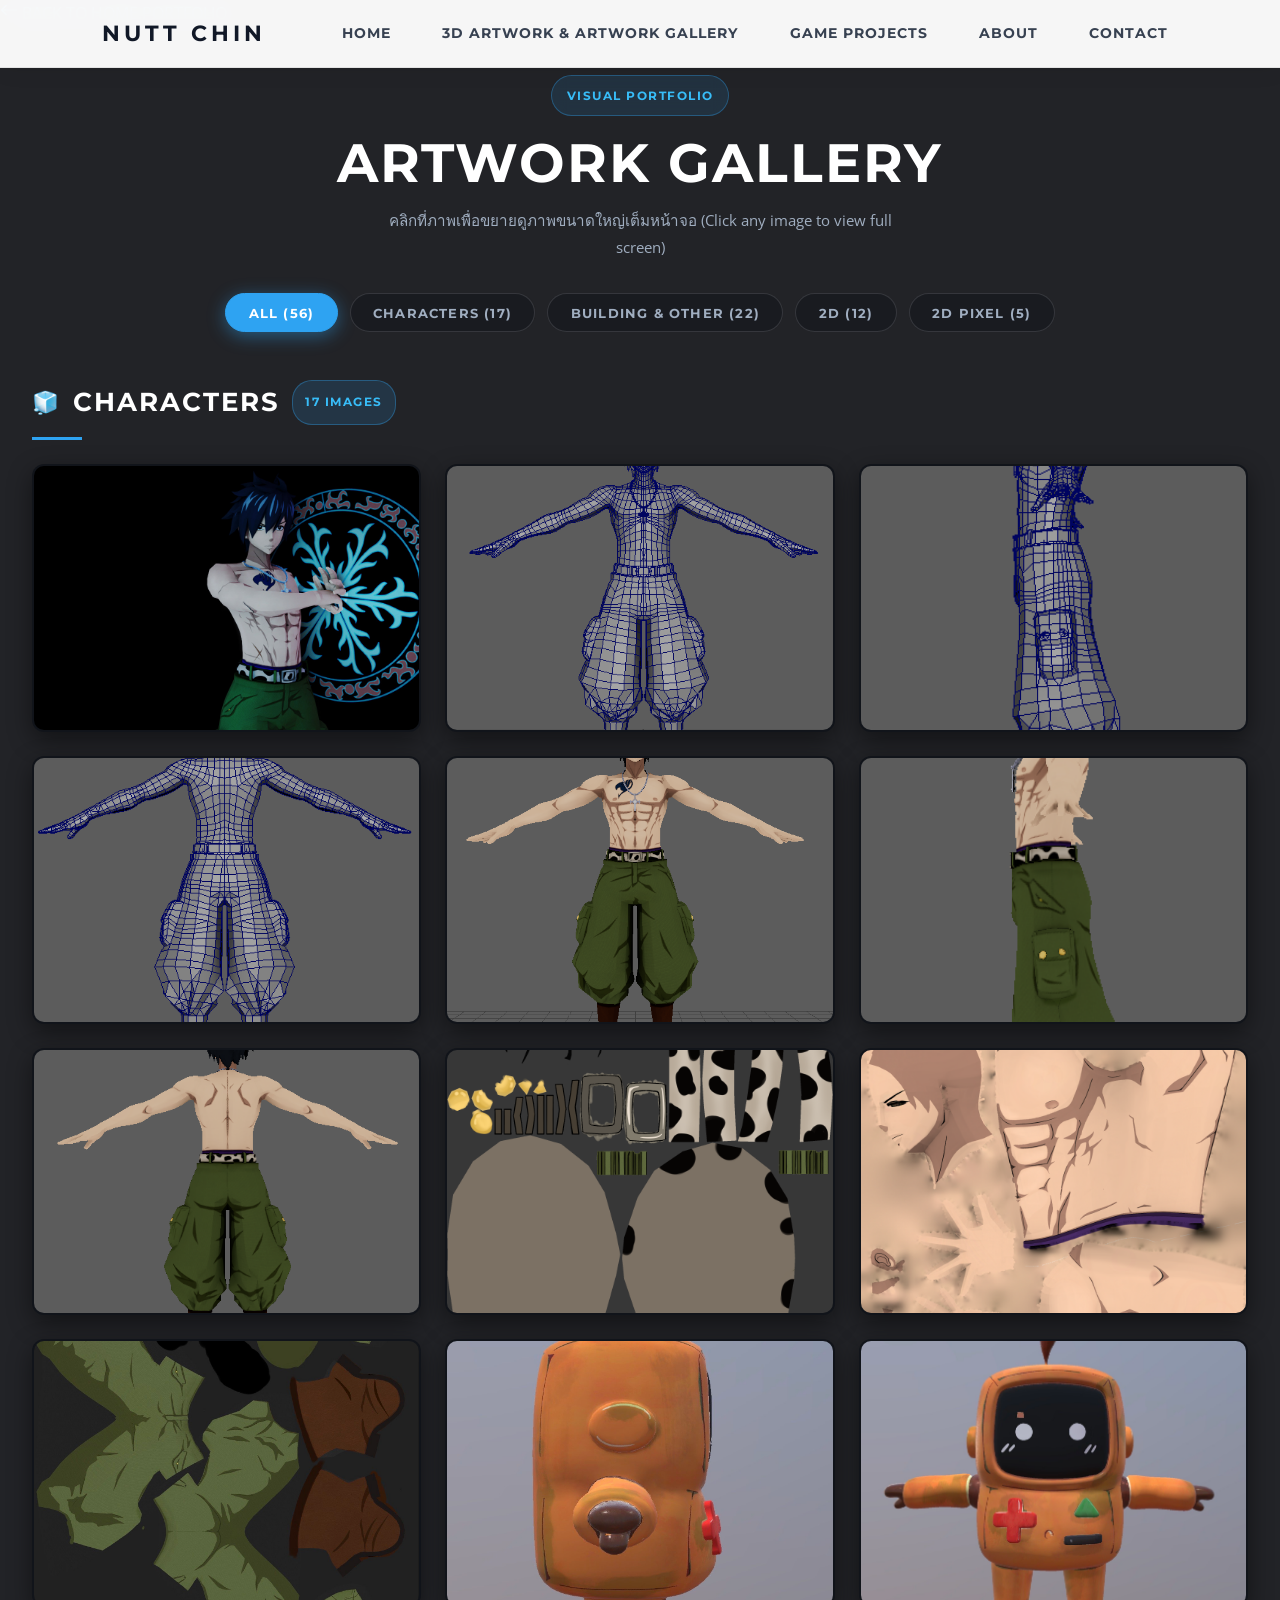
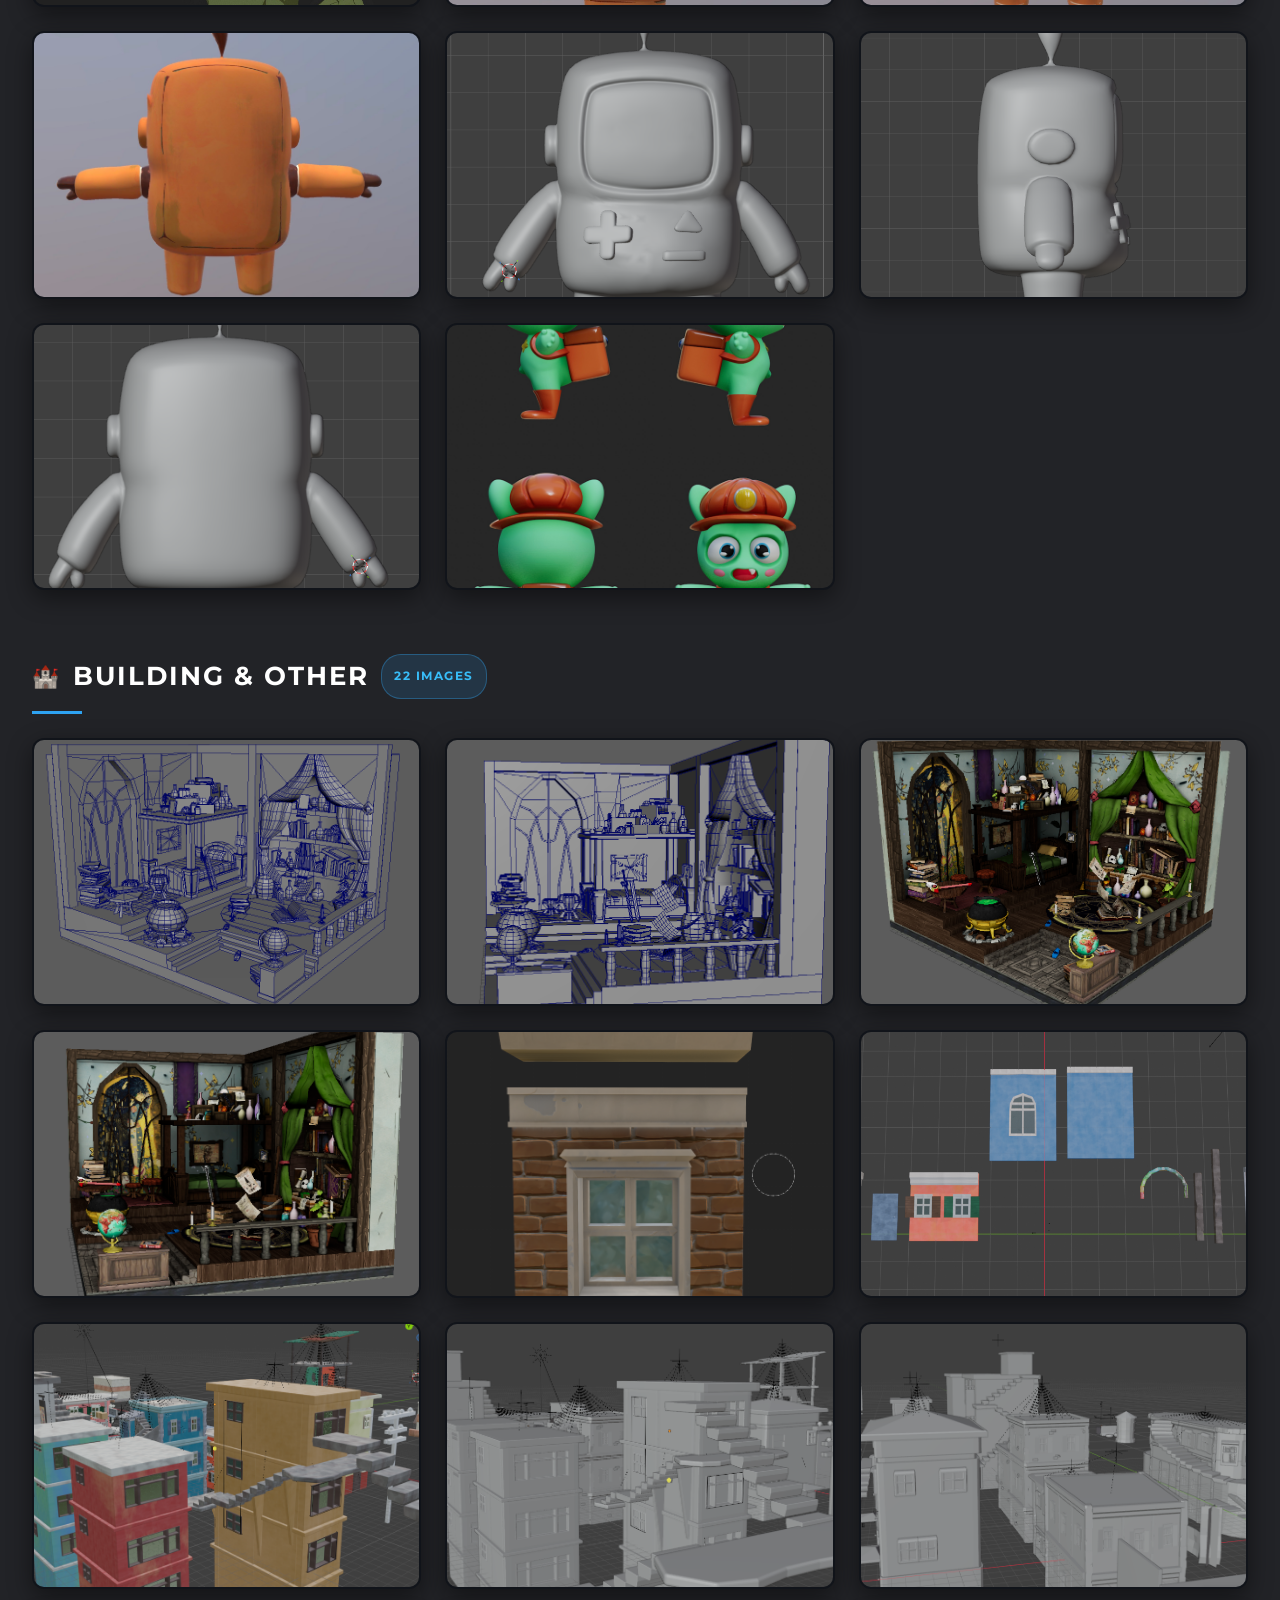
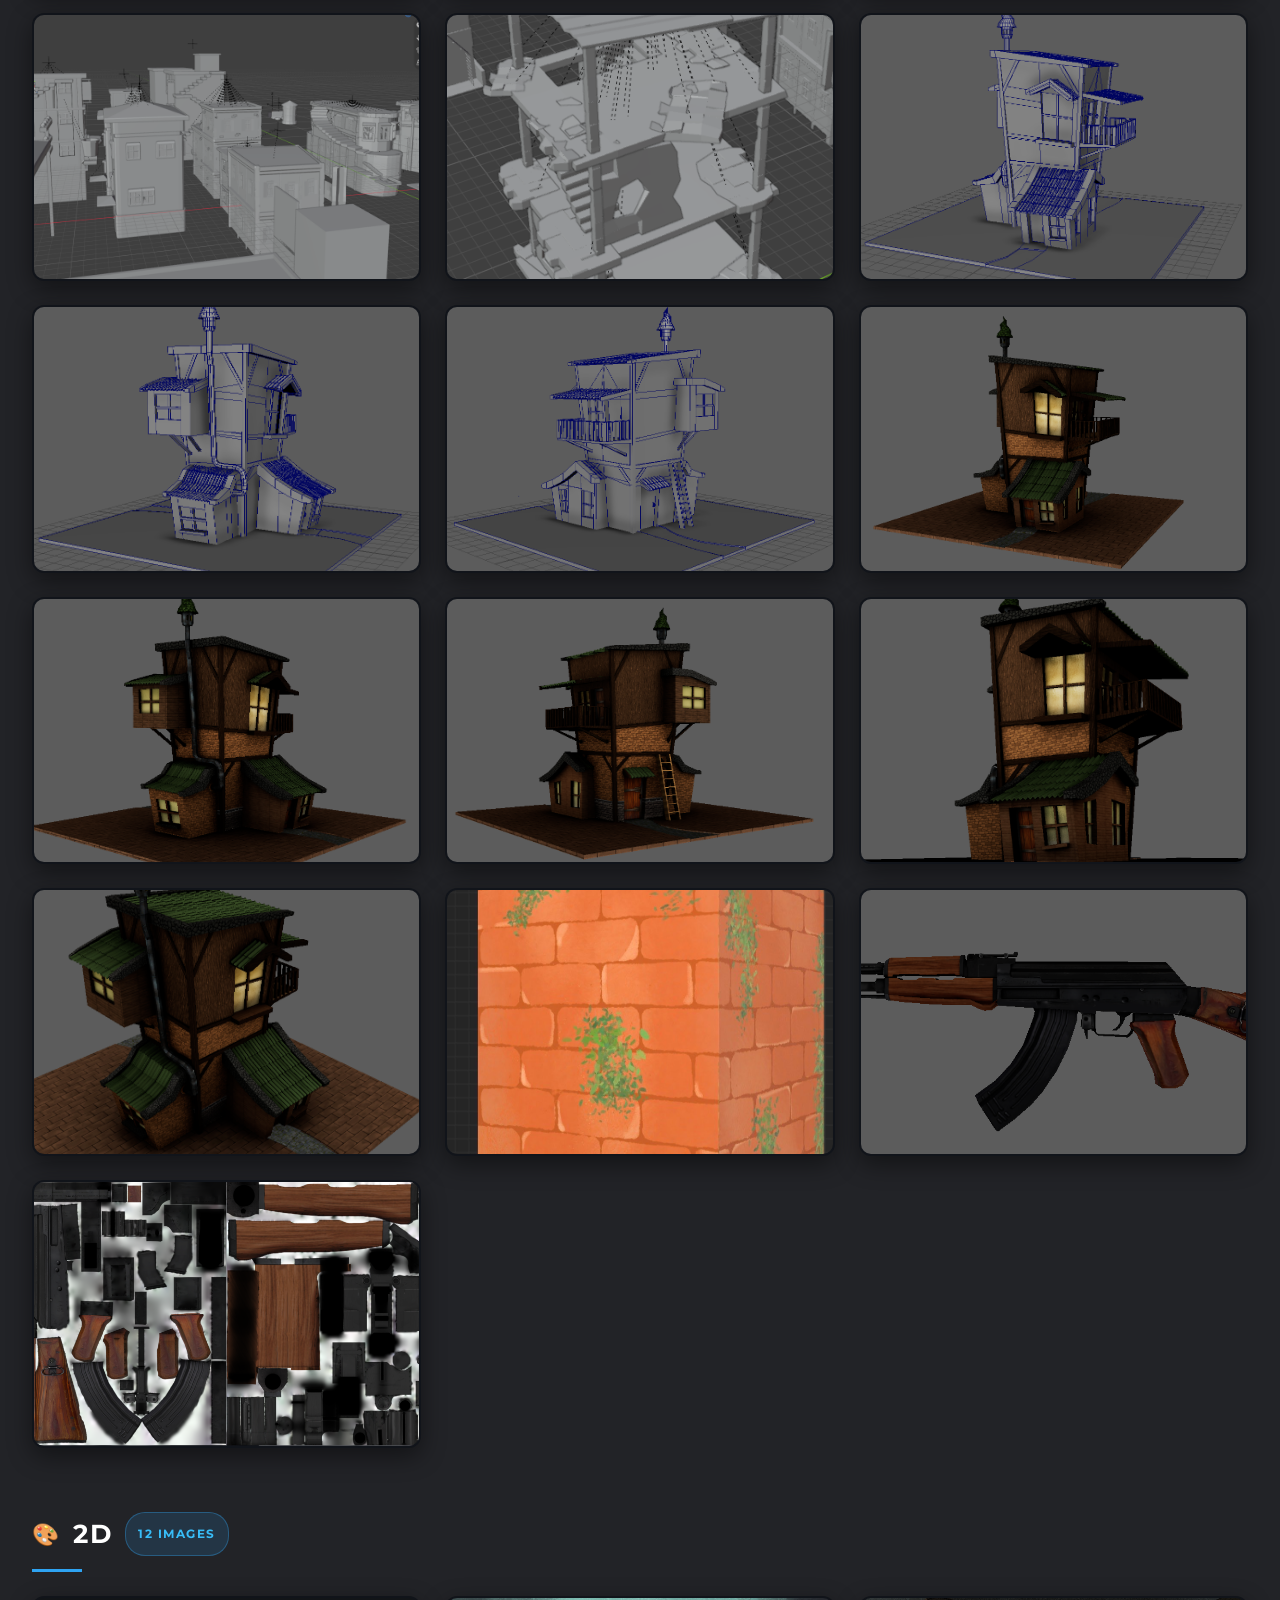
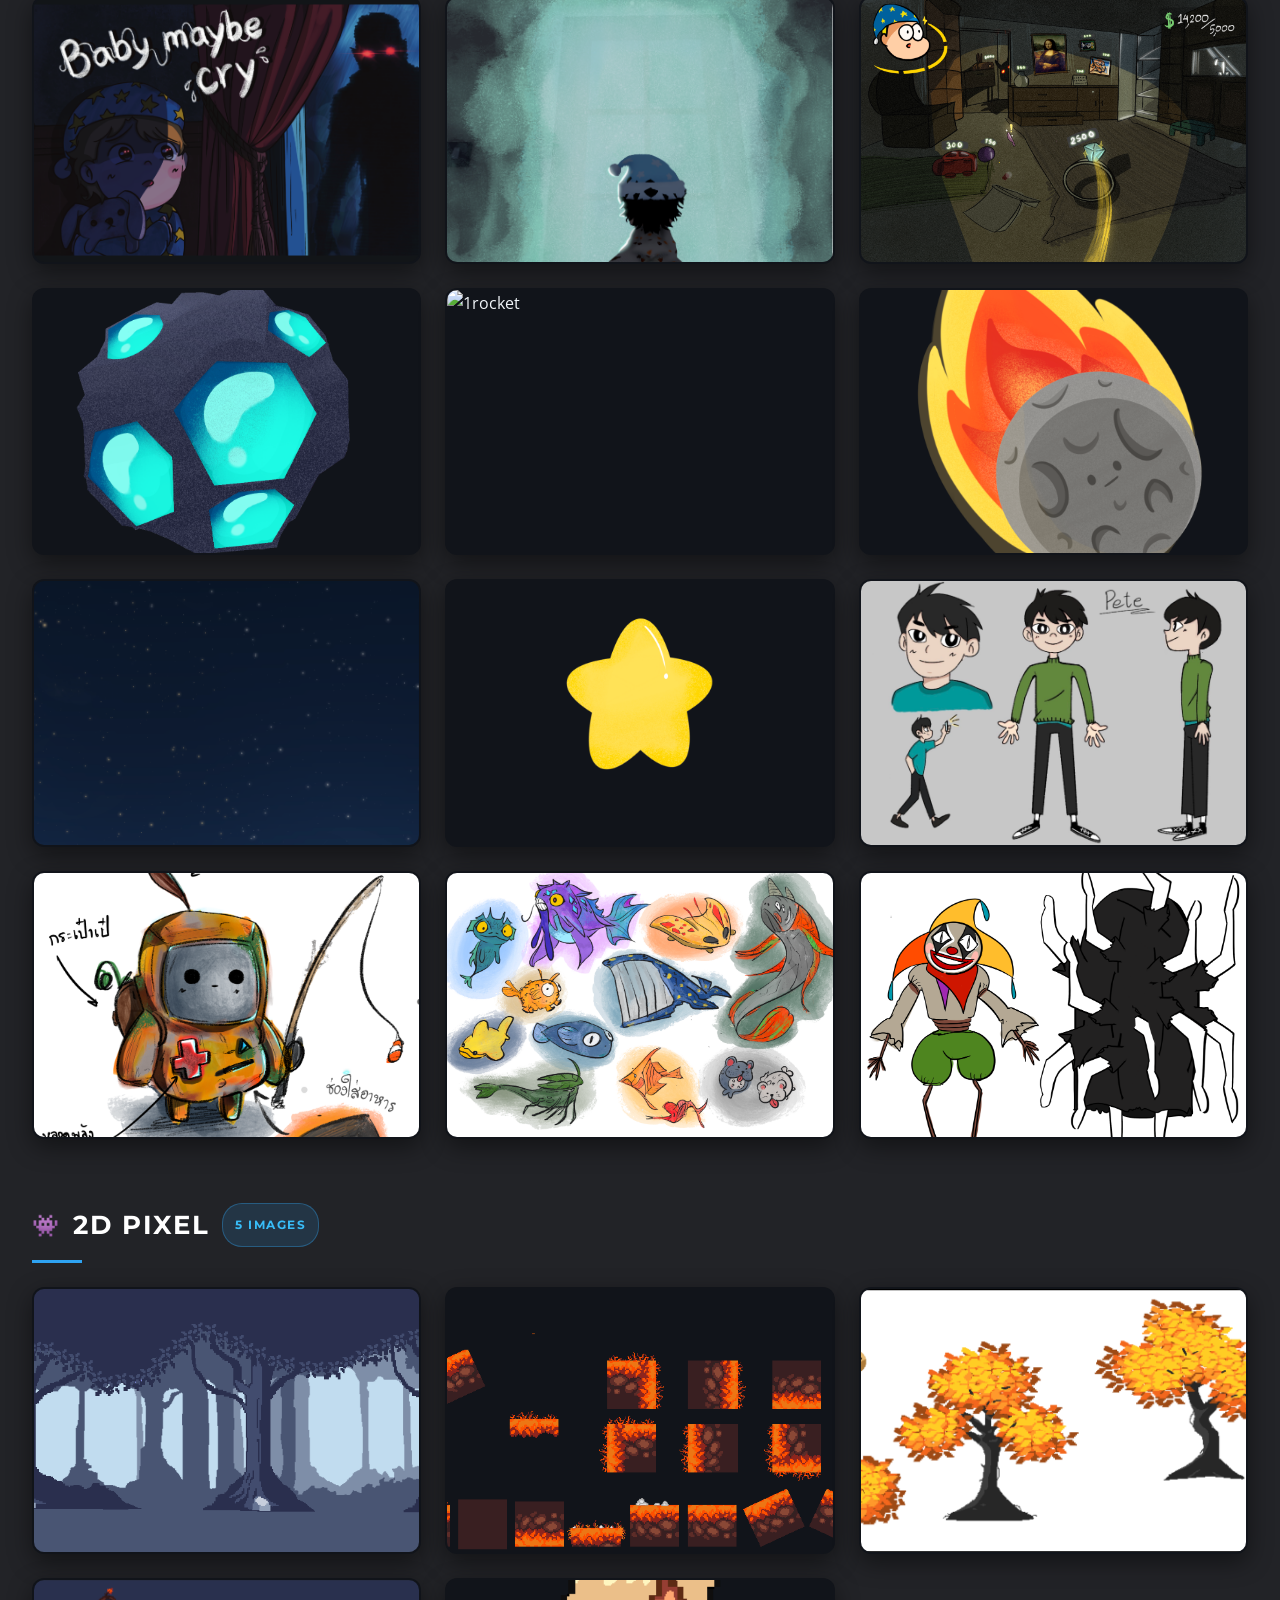
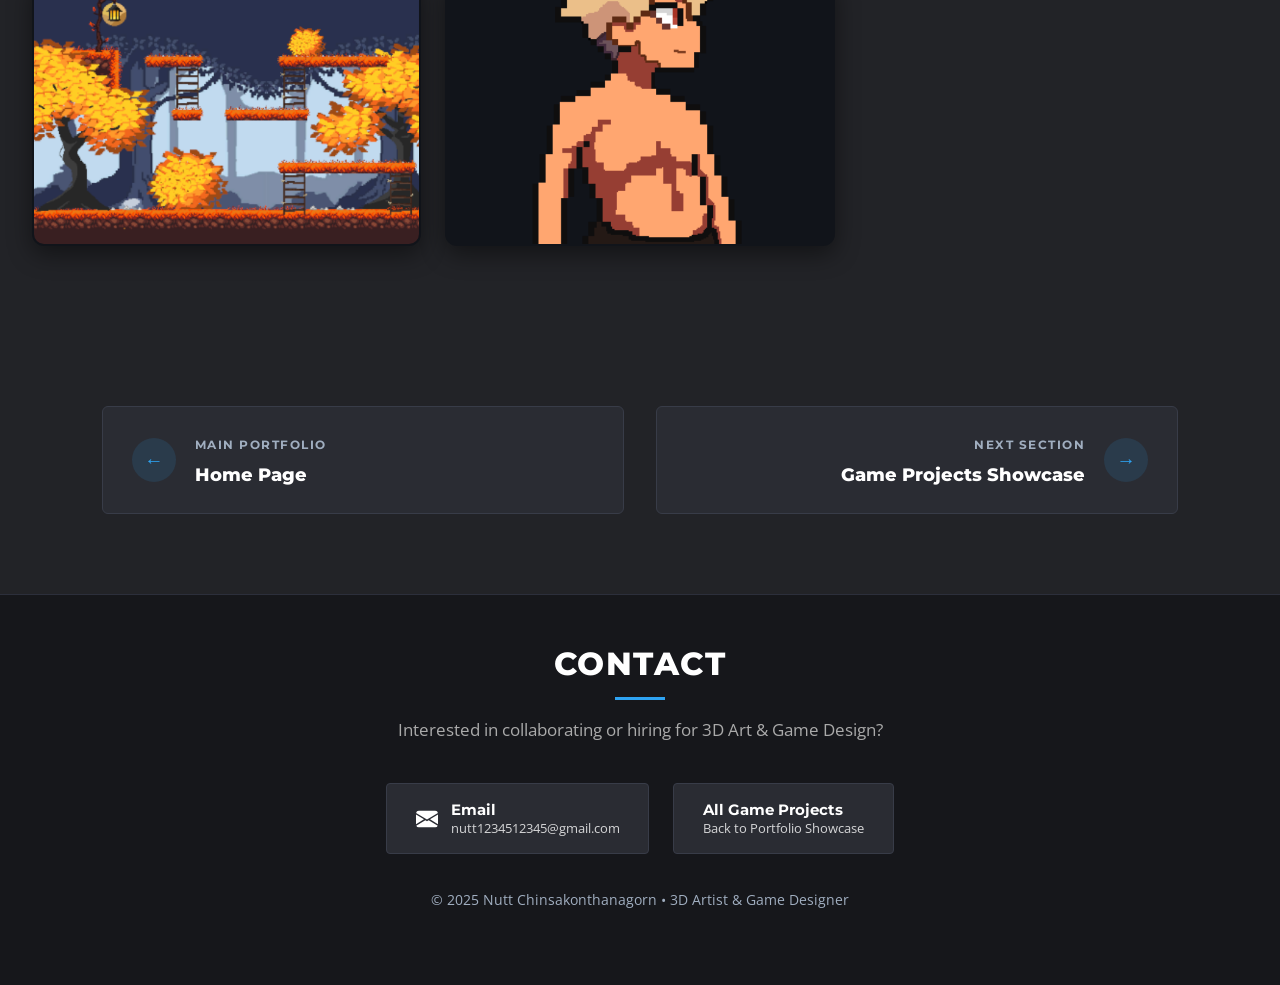
==== commit 51bba5db: "commit4" ====
--- a/artwork-showcase.html
+++ b/artwork-showcase.html
@@ -1,11 +1,12 @@
-﻿<!DOCTYPE html>
+<!DOCTYPE html>
 <html lang="en">
 
 <head>
     <meta charset="UTF-8">
     <meta name="viewport" content="width=device-width, initial-scale=1.0">
     <title>ARTWORK GALLERY | NUTT CHIN</title>
-    <meta name="description" content="Artwork Gallery by Nutt Chinsakonthanagorn - Pure visual showcase organized by folder: Characters, Building, 2D, and 2D Pixel.">
+    <meta name="description"
+        content="Artwork Gallery by Nutt Chinsakonthanagorn - Pure visual showcase organized by folder: Characters, Building, 2D, and 2D Pixel.">
     <link rel="stylesheet" href="styles.css">
 </head>
 
@@ -41,10 +42,12 @@
 
     <!-- Gallery Header (Clean & Minimal) -->
     <header style="text-align: center; padding: 3rem 1.5rem 2rem;">
-        <span class="game-dev-pill" style="color: #38bdf8; background: rgba(46, 163, 242, 0.12); border-color: rgba(46, 163, 242, 0.35); margin-bottom: 0.8rem;">
+        <span class="game-dev-pill"
+            style="color: #38bdf8; background: rgba(46, 163, 242, 0.12); border-color: rgba(46, 163, 242, 0.35); margin-bottom: 0.8rem;">
             VISUAL PORTFOLIO
         </span>
-        <h1 style="font-family: var(--font-heading); font-size: clamp(2.2rem, 5vw, 3.4rem); color: #ffffff; letter-spacing: 2px; text-transform: uppercase; margin-bottom: 0.5rem;">
+        <h1
+            style="font-family: var(--font-heading); font-size: clamp(2.2rem, 5vw, 3.4rem); color: #ffffff; letter-spacing: 2px; text-transform: uppercase; margin-bottom: 0.5rem;">
             ARTWORK GALLERY
         </h1>
         <p style="color: var(--text-muted); font-size: 0.95rem; margin: 0 auto; max-width: 550px;">
@@ -54,15 +57,15 @@
 
     <!-- Category Filter Tabs -->
     <div class="gallery-filter-container">
-        <button class="gallery-filter-btn active" data-filter="all">ALL (57)</button>
+        <button class="gallery-filter-btn active" data-filter="all">ALL (56)</button>
         <button class="gallery-filter-btn" data-filter="characters">CHARACTERS (17)</button>
         <button class="gallery-filter-btn" data-filter="building">BUILDING & OTHER (22)</button>
         <button class="gallery-filter-btn" data-filter="2d">2D (12)</button>
-        <button class="gallery-filter-btn" data-filter="2d-pixel">2D PIXEL (6)</button>
+        <button class="gallery-filter-btn" data-filter="2d-pixel">2D PIXEL (5)</button>
     </div>
 
     <!-- Main Content Area: Grouped by Folder Categories -->
-        <main style="padding-bottom: 3rem;">
+    <main style="padding-bottom: 3rem;">
 
         <!-- ================= 1. CHARACTERS SECTION ================= -->
         <section class="gallery-category-section" data-section-category="characters">
@@ -75,12 +78,15 @@
             </div>
 
             <div class="pure-gallery-grid">
-                <div class="pure-gallery-item" data-category="characters" data-full-img="ARTWORK/CHARACTERS/G%20pose.jpg">
+                <div class="pure-gallery-item" data-category="characters"
+                    data-full-img="ARTWORK/CHARACTERS/G%20pose.jpg">
                     <img src="ARTWORK/CHARACTERS/G%20pose.jpg" alt="G pose" loading="lazy">
                     <div class="pure-gallery-overlay">
                         <div class="pure-zoom-icon">
-                            <svg xmlns="http://www.w3.org/2000/svg" width="22" height="22" fill="currentColor" viewBox="0 0 16 16">
-                                <path d="M11.742 10.344a6.5 6.5 0 1 0-1.397 1.398h-.001c.03.04.062.078.098.115l3.85 3.85a1 1 0 0 0 1.415-1.414l-3.85-3.85a1.007 1.007 0 0 0-.115-.1zM12 6.5a5.5 5.5 0 1 1-11 0 5.5 5.5 0 0 1 11 0z"/>
+                            <svg xmlns="http://www.w3.org/2000/svg" width="22" height="22" fill="currentColor"
+                                viewBox="0 0 16 16">
+                                <path
+                                    d="M11.742 10.344a6.5 6.5 0 1 0-1.397 1.398h-.001c.03.04.062.078.098.115l3.85 3.85a1 1 0 0 0 1.415-1.414l-3.85-3.85a1.007 1.007 0 0 0-.115-.1zM12 6.5a5.5 5.5 0 1 1-11 0 5.5 5.5 0 0 1 11 0z" />
                             </svg>
                         </div>
                     </div>
@@ -89,8 +95,10 @@
                     <img src="ARTWORK/CHARACTERS/Gray1.png" alt="Gray1" loading="lazy">
                     <div class="pure-gallery-overlay">
                         <div class="pure-zoom-icon">
-                            <svg xmlns="http://www.w3.org/2000/svg" width="22" height="22" fill="currentColor" viewBox="0 0 16 16">
-                                <path d="M11.742 10.344a6.5 6.5 0 1 0-1.397 1.398h-.001c.03.04.062.078.098.115l3.85 3.85a1 1 0 0 0 1.415-1.414l-3.85-3.85a1.007 1.007 0 0 0-.115-.1zM12 6.5a5.5 5.5 0 1 1-11 0 5.5 5.5 0 0 1 11 0z"/>
+                            <svg xmlns="http://www.w3.org/2000/svg" width="22" height="22" fill="currentColor"
+                                viewBox="0 0 16 16">
+                                <path
+                                    d="M11.742 10.344a6.5 6.5 0 1 0-1.397 1.398h-.001c.03.04.062.078.098.115l3.85 3.85a1 1 0 0 0 1.415-1.414l-3.85-3.85a1.007 1.007 0 0 0-.115-.1zM12 6.5a5.5 5.5 0 1 1-11 0 5.5 5.5 0 0 1 11 0z" />
                             </svg>
                         </div>
                     </div>
@@ -99,8 +107,10 @@
                     <img src="ARTWORK/CHARACTERS/Gray2.png" alt="Gray2" loading="lazy">
                     <div class="pure-gallery-overlay">
                         <div class="pure-zoom-icon">
-                            <svg xmlns="http://www.w3.org/2000/svg" width="22" height="22" fill="currentColor" viewBox="0 0 16 16">
-                                <path d="M11.742 10.344a6.5 6.5 0 1 0-1.397 1.398h-.001c.03.04.062.078.098.115l3.85 3.85a1 1 0 0 0 1.415-1.414l-3.85-3.85a1.007 1.007 0 0 0-.115-.1zM12 6.5a5.5 5.5 0 1 1-11 0 5.5 5.5 0 0 1 11 0z"/>
+                            <svg xmlns="http://www.w3.org/2000/svg" width="22" height="22" fill="currentColor"
+                                viewBox="0 0 16 16">
+                                <path
+                                    d="M11.742 10.344a6.5 6.5 0 1 0-1.397 1.398h-.001c.03.04.062.078.098.115l3.85 3.85a1 1 0 0 0 1.415-1.414l-3.85-3.85a1.007 1.007 0 0 0-.115-.1zM12 6.5a5.5 5.5 0 1 1-11 0 5.5 5.5 0 0 1 11 0z" />
                             </svg>
                         </div>
                     </div>
@@ -109,8 +119,10 @@
                     <img src="ARTWORK/CHARACTERS/Gray3.png" alt="Gray3" loading="lazy">
                     <div class="pure-gallery-overlay">
                         <div class="pure-zoom-icon">
-                            <svg xmlns="http://www.w3.org/2000/svg" width="22" height="22" fill="currentColor" viewBox="0 0 16 16">
-                                <path d="M11.742 10.344a6.5 6.5 0 1 0-1.397 1.398h-.001c.03.04.062.078.098.115l3.85 3.85a1 1 0 0 0 1.415-1.414l-3.85-3.85a1.007 1.007 0 0 0-.115-.1zM12 6.5a5.5 5.5 0 1 1-11 0 5.5 5.5 0 0 1 11 0z"/>
+                            <svg xmlns="http://www.w3.org/2000/svg" width="22" height="22" fill="currentColor"
+                                viewBox="0 0 16 16">
+                                <path
+                                    d="M11.742 10.344a6.5 6.5 0 1 0-1.397 1.398h-.001c.03.04.062.078.098.115l3.85 3.85a1 1 0 0 0 1.415-1.414l-3.85-3.85a1.007 1.007 0 0 0-.115-.1zM12 6.5a5.5 5.5 0 1 1-11 0 5.5 5.5 0 0 1 11 0z" />
                             </svg>
                         </div>
                     </div>
@@ -119,8 +131,10 @@
                     <img src="ARTWORK/CHARACTERS/Grayf1.png" alt="Grayf1" loading="lazy">
                     <div class="pure-gallery-overlay">
                         <div class="pure-zoom-icon">
-                            <svg xmlns="http://www.w3.org/2000/svg" width="22" height="22" fill="currentColor" viewBox="0 0 16 16">
-                                <path d="M11.742 10.344a6.5 6.5 0 1 0-1.397 1.398h-.001c.03.04.062.078.098.115l3.85 3.85a1 1 0 0 0 1.415-1.414l-3.85-3.85a1.007 1.007 0 0 0-.115-.1zM12 6.5a5.5 5.5 0 1 1-11 0 5.5 5.5 0 0 1 11 0z"/>
+                            <svg xmlns="http://www.w3.org/2000/svg" width="22" height="22" fill="currentColor"
+                                viewBox="0 0 16 16">
+                                <path
+                                    d="M11.742 10.344a6.5 6.5 0 1 0-1.397 1.398h-.001c.03.04.062.078.098.115l3.85 3.85a1 1 0 0 0 1.415-1.414l-3.85-3.85a1.007 1.007 0 0 0-.115-.1zM12 6.5a5.5 5.5 0 1 1-11 0 5.5 5.5 0 0 1 11 0z" />
                             </svg>
                         </div>
                     </div>
@@ -129,8 +143,10 @@
                     <img src="ARTWORK/CHARACTERS/Grayf2.png" alt="Grayf2" loading="lazy">
                     <div class="pure-gallery-overlay">
                         <div class="pure-zoom-icon">
-                            <svg xmlns="http://www.w3.org/2000/svg" width="22" height="22" fill="currentColor" viewBox="0 0 16 16">
-                                <path d="M11.742 10.344a6.5 6.5 0 1 0-1.397 1.398h-.001c.03.04.062.078.098.115l3.85 3.85a1 1 0 0 0 1.415-1.414l-3.85-3.85a1.007 1.007 0 0 0-.115-.1zM12 6.5a5.5 5.5 0 1 1-11 0 5.5 5.5 0 0 1 11 0z"/>
+                            <svg xmlns="http://www.w3.org/2000/svg" width="22" height="22" fill="currentColor"
+                                viewBox="0 0 16 16">
+                                <path
+                                    d="M11.742 10.344a6.5 6.5 0 1 0-1.397 1.398h-.001c.03.04.062.078.098.115l3.85 3.85a1 1 0 0 0 1.415-1.414l-3.85-3.85a1.007 1.007 0 0 0-.115-.1zM12 6.5a5.5 5.5 0 1 1-11 0 5.5 5.5 0 0 1 11 0z" />
                             </svg>
                         </div>
                     </div>
@@ -139,38 +155,49 @@
                     <img src="ARTWORK/CHARACTERS/Grayf3.png" alt="Grayf3" loading="lazy">
                     <div class="pure-gallery-overlay">
                         <div class="pure-zoom-icon">
-                            <svg xmlns="http://www.w3.org/2000/svg" width="22" height="22" fill="currentColor" viewBox="0 0 16 16">
-                                <path d="M11.742 10.344a6.5 6.5 0 1 0-1.397 1.398h-.001c.03.04.062.078.098.115l3.85 3.85a1 1 0 0 0 1.415-1.414l-3.85-3.85a1.007 1.007 0 0 0-.115-.1zM12 6.5a5.5 5.5 0 1 1-11 0 5.5 5.5 0 0 1 11 0z"/>
-                            </svg>
-                        </div>
-                    </div>
-                </div>
-                <div class="pure-gallery-item" data-category="characters" data-full-img="ARTWORK/CHARACTERS/GUV%20GRAY2.png">
+                            <svg xmlns="http://www.w3.org/2000/svg" width="22" height="22" fill="currentColor"
+                                viewBox="0 0 16 16">
+                                <path
+                                    d="M11.742 10.344a6.5 6.5 0 1 0-1.397 1.398h-.001c.03.04.062.078.098.115l3.85 3.85a1 1 0 0 0 1.415-1.414l-3.85-3.85a1.007 1.007 0 0 0-.115-.1zM12 6.5a5.5 5.5 0 1 1-11 0 5.5 5.5 0 0 1 11 0z" />
+                            </svg>
+                        </div>
+                    </div>
+                </div>
+                <div class="pure-gallery-item" data-category="characters"
+                    data-full-img="ARTWORK/CHARACTERS/GUV%20GRAY2.png">
                     <img src="ARTWORK/CHARACTERS/GUV%20GRAY2.png" alt="GUV GRAY2" loading="lazy">
                     <div class="pure-gallery-overlay">
                         <div class="pure-zoom-icon">
-                            <svg xmlns="http://www.w3.org/2000/svg" width="22" height="22" fill="currentColor" viewBox="0 0 16 16">
-                                <path d="M11.742 10.344a6.5 6.5 0 1 0-1.397 1.398h-.001c.03.04.062.078.098.115l3.85 3.85a1 1 0 0 0 1.415-1.414l-3.85-3.85a1.007 1.007 0 0 0-.115-.1zM12 6.5a5.5 5.5 0 1 1-11 0 5.5 5.5 0 0 1 11 0z"/>
-                            </svg>
-                        </div>
-                    </div>
-                </div>
-                <div class="pure-gallery-item" data-category="characters" data-full-img="ARTWORK/CHARACTERS/GUV%20GRAY3.png">
+                            <svg xmlns="http://www.w3.org/2000/svg" width="22" height="22" fill="currentColor"
+                                viewBox="0 0 16 16">
+                                <path
+                                    d="M11.742 10.344a6.5 6.5 0 1 0-1.397 1.398h-.001c.03.04.062.078.098.115l3.85 3.85a1 1 0 0 0 1.415-1.414l-3.85-3.85a1.007 1.007 0 0 0-.115-.1zM12 6.5a5.5 5.5 0 1 1-11 0 5.5 5.5 0 0 1 11 0z" />
+                            </svg>
+                        </div>
+                    </div>
+                </div>
+                <div class="pure-gallery-item" data-category="characters"
+                    data-full-img="ARTWORK/CHARACTERS/GUV%20GRAY3.png">
                     <img src="ARTWORK/CHARACTERS/GUV%20GRAY3.png" alt="GUV GRAY3" loading="lazy">
                     <div class="pure-gallery-overlay">
                         <div class="pure-zoom-icon">
-                            <svg xmlns="http://www.w3.org/2000/svg" width="22" height="22" fill="currentColor" viewBox="0 0 16 16">
-                                <path d="M11.742 10.344a6.5 6.5 0 1 0-1.397 1.398h-.001c.03.04.062.078.098.115l3.85 3.85a1 1 0 0 0 1.415-1.414l-3.85-3.85a1.007 1.007 0 0 0-.115-.1zM12 6.5a5.5 5.5 0 1 1-11 0 5.5 5.5 0 0 1 11 0z"/>
-                            </svg>
-                        </div>
-                    </div>
-                </div>
-                <div class="pure-gallery-item" data-category="characters" data-full-img="ARTWORK/CHARACTERS/GUVGRAY1.jpg">
+                            <svg xmlns="http://www.w3.org/2000/svg" width="22" height="22" fill="currentColor"
+                                viewBox="0 0 16 16">
+                                <path
+                                    d="M11.742 10.344a6.5 6.5 0 1 0-1.397 1.398h-.001c.03.04.062.078.098.115l3.85 3.85a1 1 0 0 0 1.415-1.414l-3.85-3.85a1.007 1.007 0 0 0-.115-.1zM12 6.5a5.5 5.5 0 1 1-11 0 5.5 5.5 0 0 1 11 0z" />
+                            </svg>
+                        </div>
+                    </div>
+                </div>
+                <div class="pure-gallery-item" data-category="characters"
+                    data-full-img="ARTWORK/CHARACTERS/GUVGRAY1.jpg">
                     <img src="ARTWORK/CHARACTERS/GUVGRAY1.jpg" alt="GUVGRAY1" loading="lazy">
                     <div class="pure-gallery-overlay">
                         <div class="pure-zoom-icon">
-                            <svg xmlns="http://www.w3.org/2000/svg" width="22" height="22" fill="currentColor" viewBox="0 0 16 16">
-                                <path d="M11.742 10.344a6.5 6.5 0 1 0-1.397 1.398h-.001c.03.04.062.078.098.115l3.85 3.85a1 1 0 0 0 1.415-1.414l-3.85-3.85a1.007 1.007 0 0 0-.115-.1zM12 6.5a5.5 5.5 0 1 1-11 0 5.5 5.5 0 0 1 11 0z"/>
+                            <svg xmlns="http://www.w3.org/2000/svg" width="22" height="22" fill="currentColor"
+                                viewBox="0 0 16 16">
+                                <path
+                                    d="M11.742 10.344a6.5 6.5 0 1 0-1.397 1.398h-.001c.03.04.062.078.098.115l3.85 3.85a1 1 0 0 0 1.415-1.414l-3.85-3.85a1.007 1.007 0 0 0-.115-.1zM12 6.5a5.5 5.5 0 1 1-11 0 5.5 5.5 0 0 1 11 0z" />
                             </svg>
                         </div>
                     </div>
@@ -179,8 +206,10 @@
                     <img src="ARTWORK/CHARACTERS/image.jpg" alt="image" loading="lazy">
                     <div class="pure-gallery-overlay">
                         <div class="pure-zoom-icon">
-                            <svg xmlns="http://www.w3.org/2000/svg" width="22" height="22" fill="currentColor" viewBox="0 0 16 16">
-                                <path d="M11.742 10.344a6.5 6.5 0 1 0-1.397 1.398h-.001c.03.04.062.078.098.115l3.85 3.85a1 1 0 0 0 1.415-1.414l-3.85-3.85a1.007 1.007 0 0 0-.115-.1zM12 6.5a5.5 5.5 0 1 1-11 0 5.5 5.5 0 0 1 11 0z"/>
+                            <svg xmlns="http://www.w3.org/2000/svg" width="22" height="22" fill="currentColor"
+                                viewBox="0 0 16 16">
+                                <path
+                                    d="M11.742 10.344a6.5 6.5 0 1 0-1.397 1.398h-.001c.03.04.062.078.098.115l3.85 3.85a1 1 0 0 0 1.415-1.414l-3.85-3.85a1.007 1.007 0 0 0-.115-.1zM12 6.5a5.5 5.5 0 1 1-11 0 5.5 5.5 0 0 1 11 0z" />
                             </svg>
                         </div>
                     </div>
@@ -189,8 +218,10 @@
                     <img src="ARTWORK/CHARACTERS/image1.jpg" alt="image1" loading="lazy">
                     <div class="pure-gallery-overlay">
                         <div class="pure-zoom-icon">
-                            <svg xmlns="http://www.w3.org/2000/svg" width="22" height="22" fill="currentColor" viewBox="0 0 16 16">
-                                <path d="M11.742 10.344a6.5 6.5 0 1 0-1.397 1.398h-.001c.03.04.062.078.098.115l3.85 3.85a1 1 0 0 0 1.415-1.414l-3.85-3.85a1.007 1.007 0 0 0-.115-.1zM12 6.5a5.5 5.5 0 1 1-11 0 5.5 5.5 0 0 1 11 0z"/>
+                            <svg xmlns="http://www.w3.org/2000/svg" width="22" height="22" fill="currentColor"
+                                viewBox="0 0 16 16">
+                                <path
+                                    d="M11.742 10.344a6.5 6.5 0 1 0-1.397 1.398h-.001c.03.04.062.078.098.115l3.85 3.85a1 1 0 0 0 1.415-1.414l-3.85-3.85a1.007 1.007 0 0 0-.115-.1zM12 6.5a5.5 5.5 0 1 1-11 0 5.5 5.5 0 0 1 11 0z" />
                             </svg>
                         </div>
                     </div>
@@ -199,48 +230,65 @@
                     <img src="ARTWORK/CHARACTERS/image2.jpg" alt="image2" loading="lazy">
                     <div class="pure-gallery-overlay">
                         <div class="pure-zoom-icon">
-                            <svg xmlns="http://www.w3.org/2000/svg" width="22" height="22" fill="currentColor" viewBox="0 0 16 16">
-                                <path d="M11.742 10.344a6.5 6.5 0 1 0-1.397 1.398h-.001c.03.04.062.078.098.115l3.85 3.85a1 1 0 0 0 1.415-1.414l-3.85-3.85a1.007 1.007 0 0 0-.115-.1zM12 6.5a5.5 5.5 0 1 1-11 0 5.5 5.5 0 0 1 11 0z"/>
-                            </svg>
-                        </div>
-                    </div>
-                </div>
-                <div class="pure-gallery-item" data-category="characters" data-full-img="ARTWORK/CHARACTERS/Screenshot%202026-09-21%20010726.png">
-                    <img src="ARTWORK/CHARACTERS/Screenshot%202026-09-21%20010726.png" alt="Screenshot 2026-09-21 010726" loading="lazy">
-                    <div class="pure-gallery-overlay">
-                        <div class="pure-zoom-icon">
-                            <svg xmlns="http://www.w3.org/2000/svg" width="22" height="22" fill="currentColor" viewBox="0 0 16 16">
-                                <path d="M11.742 10.344a6.5 6.5 0 1 0-1.397 1.398h-.001c.03.04.062.078.098.115l3.85 3.85a1 1 0 0 0 1.415-1.414l-3.85-3.85a1.007 1.007 0 0 0-.115-.1zM12 6.5a5.5 5.5 0 1 1-11 0 5.5 5.5 0 0 1 11 0z"/>
-                            </svg>
-                        </div>
-                    </div>
-                </div>
-                <div class="pure-gallery-item" data-category="characters" data-full-img="ARTWORK/CHARACTERS/Screenshot%202026-09-21%20010745.png">
-                    <img src="ARTWORK/CHARACTERS/Screenshot%202026-09-21%20010745.png" alt="Screenshot 2026-09-21 010745" loading="lazy">
-                    <div class="pure-gallery-overlay">
-                        <div class="pure-zoom-icon">
-                            <svg xmlns="http://www.w3.org/2000/svg" width="22" height="22" fill="currentColor" viewBox="0 0 16 16">
-                                <path d="M11.742 10.344a6.5 6.5 0 1 0-1.397 1.398h-.001c.03.04.062.078.098.115l3.85 3.85a1 1 0 0 0 1.415-1.414l-3.85-3.85a1.007 1.007 0 0 0-.115-.1zM12 6.5a5.5 5.5 0 1 1-11 0 5.5 5.5 0 0 1 11 0z"/>
-                            </svg>
-                        </div>
-                    </div>
-                </div>
-                <div class="pure-gallery-item" data-category="characters" data-full-img="ARTWORK/CHARACTERS/Screenshot%202026-09-21%20010752.png">
-                    <img src="ARTWORK/CHARACTERS/Screenshot%202026-09-21%20010752.png" alt="Screenshot 2026-09-21 010752" loading="lazy">
-                    <div class="pure-gallery-overlay">
-                        <div class="pure-zoom-icon">
-                            <svg xmlns="http://www.w3.org/2000/svg" width="22" height="22" fill="currentColor" viewBox="0 0 16 16">
-                                <path d="M11.742 10.344a6.5 6.5 0 1 0-1.397 1.398h-.001c.03.04.062.078.098.115l3.85 3.85a1 1 0 0 0 1.415-1.414l-3.85-3.85a1.007 1.007 0 0 0-.115-.1zM12 6.5a5.5 5.5 0 1 1-11 0 5.5 5.5 0 0 1 11 0z"/>
-                            </svg>
-                        </div>
-                    </div>
-                </div>
-                <div class="pure-gallery-item" data-category="characters" data-full-img="ARTWORK/CHARACTERS/zMONNNS.png">
+                            <svg xmlns="http://www.w3.org/2000/svg" width="22" height="22" fill="currentColor"
+                                viewBox="0 0 16 16">
+                                <path
+                                    d="M11.742 10.344a6.5 6.5 0 1 0-1.397 1.398h-.001c.03.04.062.078.098.115l3.85 3.85a1 1 0 0 0 1.415-1.414l-3.85-3.85a1.007 1.007 0 0 0-.115-.1zM12 6.5a5.5 5.5 0 1 1-11 0 5.5 5.5 0 0 1 11 0z" />
+                            </svg>
+                        </div>
+                    </div>
+                </div>
+                <div class="pure-gallery-item" data-category="characters"
+                    data-full-img="ARTWORK/CHARACTERS/Screenshot%202026-09-21%20010726.png">
+                    <img src="ARTWORK/CHARACTERS/Screenshot%202026-09-21%20010726.png"
+                        alt="Screenshot 2026-09-21 010726" loading="lazy">
+                    <div class="pure-gallery-overlay">
+                        <div class="pure-zoom-icon">
+                            <svg xmlns="http://www.w3.org/2000/svg" width="22" height="22" fill="currentColor"
+                                viewBox="0 0 16 16">
+                                <path
+                                    d="M11.742 10.344a6.5 6.5 0 1 0-1.397 1.398h-.001c.03.04.062.078.098.115l3.85 3.85a1 1 0 0 0 1.415-1.414l-3.85-3.85a1.007 1.007 0 0 0-.115-.1zM12 6.5a5.5 5.5 0 1 1-11 0 5.5 5.5 0 0 1 11 0z" />
+                            </svg>
+                        </div>
+                    </div>
+                </div>
+                <div class="pure-gallery-item" data-category="characters"
+                    data-full-img="ARTWORK/CHARACTERS/Screenshot%202026-09-21%20010745.png">
+                    <img src="ARTWORK/CHARACTERS/Screenshot%202026-09-21%20010745.png"
+                        alt="Screenshot 2026-09-21 010745" loading="lazy">
+                    <div class="pure-gallery-overlay">
+                        <div class="pure-zoom-icon">
+                            <svg xmlns="http://www.w3.org/2000/svg" width="22" height="22" fill="currentColor"
+                                viewBox="0 0 16 16">
+                                <path
+                                    d="M11.742 10.344a6.5 6.5 0 1 0-1.397 1.398h-.001c.03.04.062.078.098.115l3.85 3.85a1 1 0 0 0 1.415-1.414l-3.85-3.85a1.007 1.007 0 0 0-.115-.1zM12 6.5a5.5 5.5 0 1 1-11 0 5.5 5.5 0 0 1 11 0z" />
+                            </svg>
+                        </div>
+                    </div>
+                </div>
+                <div class="pure-gallery-item" data-category="characters"
+                    data-full-img="ARTWORK/CHARACTERS/Screenshot%202026-09-21%20010752.png">
+                    <img src="ARTWORK/CHARACTERS/Screenshot%202026-09-21%20010752.png"
+                        alt="Screenshot 2026-09-21 010752" loading="lazy">
+                    <div class="pure-gallery-overlay">
+                        <div class="pure-zoom-icon">
+                            <svg xmlns="http://www.w3.org/2000/svg" width="22" height="22" fill="currentColor"
+                                viewBox="0 0 16 16">
+                                <path
+                                    d="M11.742 10.344a6.5 6.5 0 1 0-1.397 1.398h-.001c.03.04.062.078.098.115l3.85 3.85a1 1 0 0 0 1.415-1.414l-3.85-3.85a1.007 1.007 0 0 0-.115-.1zM12 6.5a5.5 5.5 0 1 1-11 0 5.5 5.5 0 0 1 11 0z" />
+                            </svg>
+                        </div>
+                    </div>
+                </div>
+                <div class="pure-gallery-item" data-category="characters"
+                    data-full-img="ARTWORK/CHARACTERS/zMONNNS.png">
                     <img src="ARTWORK/CHARACTERS/zMONNNS.png" alt="zMONNNS" loading="lazy">
                     <div class="pure-gallery-overlay">
                         <div class="pure-zoom-icon">
-                            <svg xmlns="http://www.w3.org/2000/svg" width="22" height="22" fill="currentColor" viewBox="0 0 16 16">
-                                <path d="M11.742 10.344a6.5 6.5 0 1 0-1.397 1.398h-.001c.03.04.062.078.098.115l3.85 3.85a1 1 0 0 0 1.415-1.414l-3.85-3.85a1.007 1.007 0 0 0-.115-.1zM12 6.5a5.5 5.5 0 1 1-11 0 5.5 5.5 0 0 1 11 0z"/>
+                            <svg xmlns="http://www.w3.org/2000/svg" width="22" height="22" fill="currentColor"
+                                viewBox="0 0 16 16">
+                                <path
+                                    d="M11.742 10.344a6.5 6.5 0 1 0-1.397 1.398h-.001c.03.04.062.078.098.115l3.85 3.85a1 1 0 0 0 1.415-1.414l-3.85-3.85a1.007 1.007 0 0 0-.115-.1zM12 6.5a5.5 5.5 0 1 1-11 0 5.5 5.5 0 0 1 11 0z" />
                             </svg>
                         </div>
                     </div>
@@ -259,222 +307,309 @@
             </div>
 
             <div class="pure-gallery-grid">
-                <div class="pure-gallery-item" data-category="building" data-full-img="ARTWORK/Building%20%26%20Other/0Screenshot%202026-09-26%20185615.png">
-                    <img src="ARTWORK/Building%20%26%20Other/0Screenshot%202026-09-26%20185615.png" alt="0Screenshot 2026-09-26 185615" loading="lazy">
-                    <div class="pure-gallery-overlay">
-                        <div class="pure-zoom-icon">
-                            <svg xmlns="http://www.w3.org/2000/svg" width="22" height="22" fill="currentColor" viewBox="0 0 16 16">
-                                <path d="M11.742 10.344a6.5 6.5 0 1 0-1.397 1.398h-.001c.03.04.062.078.098.115l3.85 3.85a1 1 0 0 0 1.415-1.414l-3.85-3.85a1.007 1.007 0 0 0-.115-.1zM12 6.5a5.5 5.5 0 1 1-11 0 5.5 5.5 0 0 1 11 0z"/>
-                            </svg>
-                        </div>
-                    </div>
-                </div>
-                <div class="pure-gallery-item" data-category="building" data-full-img="ARTWORK/Building%20%26%20Other/0Screenshot%202026-09-26%20185632.png">
-                    <img src="ARTWORK/Building%20%26%20Other/0Screenshot%202026-09-26%20185632.png" alt="0Screenshot 2026-09-26 185632" loading="lazy">
-                    <div class="pure-gallery-overlay">
-                        <div class="pure-zoom-icon">
-                            <svg xmlns="http://www.w3.org/2000/svg" width="22" height="22" fill="currentColor" viewBox="0 0 16 16">
-                                <path d="M11.742 10.344a6.5 6.5 0 1 0-1.397 1.398h-.001c.03.04.062.078.098.115l3.85 3.85a1 1 0 0 0 1.415-1.414l-3.85-3.85a1.007 1.007 0 0 0-.115-.1zM12 6.5a5.5 5.5 0 1 1-11 0 5.5 5.5 0 0 1 11 0z"/>
-                            </svg>
-                        </div>
-                    </div>
-                </div>
-                <div class="pure-gallery-item" data-category="building" data-full-img="ARTWORK/Building%20%26%20Other/0Screenshot%202026-09-26%20185658.png">
-                    <img src="ARTWORK/Building%20%26%20Other/0Screenshot%202026-09-26%20185658.png" alt="0Screenshot 2026-09-26 185658" loading="lazy">
-                    <div class="pure-gallery-overlay">
-                        <div class="pure-zoom-icon">
-                            <svg xmlns="http://www.w3.org/2000/svg" width="22" height="22" fill="currentColor" viewBox="0 0 16 16">
-                                <path d="M11.742 10.344a6.5 6.5 0 1 0-1.397 1.398h-.001c.03.04.062.078.098.115l3.85 3.85a1 1 0 0 0 1.415-1.414l-3.85-3.85a1.007 1.007 0 0 0-.115-.1zM12 6.5a5.5 5.5 0 1 1-11 0 5.5 5.5 0 0 1 11 0z"/>
-                            </svg>
-                        </div>
-                    </div>
-                </div>
-                <div class="pure-gallery-item" data-category="building" data-full-img="ARTWORK/Building%20%26%20Other/0Screenshot%202026-09-26%20185713.png">
-                    <img src="ARTWORK/Building%20%26%20Other/0Screenshot%202026-09-26%20185713.png" alt="0Screenshot 2026-09-26 185713" loading="lazy">
-                    <div class="pure-gallery-overlay">
-                        <div class="pure-zoom-icon">
-                            <svg xmlns="http://www.w3.org/2000/svg" width="22" height="22" fill="currentColor" viewBox="0 0 16 16">
-                                <path d="M11.742 10.344a6.5 6.5 0 1 0-1.397 1.398h-.001c.03.04.062.078.098.115l3.85 3.85a1 1 0 0 0 1.415-1.414l-3.85-3.85a1.007 1.007 0 0 0-.115-.1zM12 6.5a5.5 5.5 0 1 1-11 0 5.5 5.5 0 0 1 11 0z"/>
-                            </svg>
-                        </div>
-                    </div>
-                </div>
-                <div class="pure-gallery-item" data-category="building" data-full-img="ARTWORK/Building%20%26%20Other/Screenshot%202026-07-07%20034111.png">
-                    <img src="ARTWORK/Building%20%26%20Other/Screenshot%202026-07-07%20034111.png" alt="Screenshot 2026-07-07 034111" loading="lazy">
-                    <div class="pure-gallery-overlay">
-                        <div class="pure-zoom-icon">
-                            <svg xmlns="http://www.w3.org/2000/svg" width="22" height="22" fill="currentColor" viewBox="0 0 16 16">
-                                <path d="M11.742 10.344a6.5 6.5 0 1 0-1.397 1.398h-.001c.03.04.062.078.098.115l3.85 3.85a1 1 0 0 0 1.415-1.414l-3.85-3.85a1.007 1.007 0 0 0-.115-.1zM12 6.5a5.5 5.5 0 1 1-11 0 5.5 5.5 0 0 1 11 0z"/>
-                            </svg>
-                        </div>
-                    </div>
-                </div>
-                <div class="pure-gallery-item" data-category="building" data-full-img="ARTWORK/Building%20%26%20Other/Screenshot%202026-09-21%20010258.png">
-                    <img src="ARTWORK/Building%20%26%20Other/Screenshot%202026-09-21%20010258.png" alt="Screenshot 2026-09-21 010258" loading="lazy">
-                    <div class="pure-gallery-overlay">
-                        <div class="pure-zoom-icon">
-                            <svg xmlns="http://www.w3.org/2000/svg" width="22" height="22" fill="currentColor" viewBox="0 0 16 16">
-                                <path d="M11.742 10.344a6.5 6.5 0 1 0-1.397 1.398h-.001c.03.04.062.078.098.115l3.85 3.85a1 1 0 0 0 1.415-1.414l-3.85-3.85a1.007 1.007 0 0 0-.115-.1zM12 6.5a5.5 5.5 0 1 1-11 0 5.5 5.5 0 0 1 11 0z"/>
-                            </svg>
-                        </div>
-                    </div>
-                </div>
-                <div class="pure-gallery-item" data-category="building" data-full-img="ARTWORK/Building%20%26%20Other/Screenshot%202026-09-21%20010327.png">
-                    <img src="ARTWORK/Building%20%26%20Other/Screenshot%202026-09-21%20010327.png" alt="Screenshot 2026-09-21 010327" loading="lazy">
-                    <div class="pure-gallery-overlay">
-                        <div class="pure-zoom-icon">
-                            <svg xmlns="http://www.w3.org/2000/svg" width="22" height="22" fill="currentColor" viewBox="0 0 16 16">
-                                <path d="M11.742 10.344a6.5 6.5 0 1 0-1.397 1.398h-.001c.03.04.062.078.098.115l3.85 3.85a1 1 0 0 0 1.415-1.414l-3.85-3.85a1.007 1.007 0 0 0-.115-.1zM12 6.5a5.5 5.5 0 1 1-11 0 5.5 5.5 0 0 1 11 0z"/>
-                            </svg>
-                        </div>
-                    </div>
-                </div>
-                <div class="pure-gallery-item" data-category="building" data-full-img="ARTWORK/Building%20%26%20Other/Screenshot%202026-09-21%20010401.png">
-                    <img src="ARTWORK/Building%20%26%20Other/Screenshot%202026-09-21%20010401.png" alt="Screenshot 2026-09-21 010401" loading="lazy">
-                    <div class="pure-gallery-overlay">
-                        <div class="pure-zoom-icon">
-                            <svg xmlns="http://www.w3.org/2000/svg" width="22" height="22" fill="currentColor" viewBox="0 0 16 16">
-                                <path d="M11.742 10.344a6.5 6.5 0 1 0-1.397 1.398h-.001c.03.04.062.078.098.115l3.85 3.85a1 1 0 0 0 1.415-1.414l-3.85-3.85a1.007 1.007 0 0 0-.115-.1zM12 6.5a5.5 5.5 0 1 1-11 0 5.5 5.5 0 0 1 11 0z"/>
-                            </svg>
-                        </div>
-                    </div>
-                </div>
-                <div class="pure-gallery-item" data-category="building" data-full-img="ARTWORK/Building%20%26%20Other/Screenshot%202026-09-21%20010415.png">
-                    <img src="ARTWORK/Building%20%26%20Other/Screenshot%202026-09-21%20010415.png" alt="Screenshot 2026-09-21 010415" loading="lazy">
-                    <div class="pure-gallery-overlay">
-                        <div class="pure-zoom-icon">
-                            <svg xmlns="http://www.w3.org/2000/svg" width="22" height="22" fill="currentColor" viewBox="0 0 16 16">
-                                <path d="M11.742 10.344a6.5 6.5 0 1 0-1.397 1.398h-.001c.03.04.062.078.098.115l3.85 3.85a1 1 0 0 0 1.415-1.414l-3.85-3.85a1.007 1.007 0 0 0-.115-.1zM12 6.5a5.5 5.5 0 1 1-11 0 5.5 5.5 0 0 1 11 0z"/>
-                            </svg>
-                        </div>
-                    </div>
-                </div>
-                <div class="pure-gallery-item" data-category="building" data-full-img="ARTWORK/Building%20%26%20Other/Screenshot%202026-09-21%20010435.png">
-                    <img src="ARTWORK/Building%20%26%20Other/Screenshot%202026-09-21%20010435.png" alt="Screenshot 2026-09-21 010435" loading="lazy">
-                    <div class="pure-gallery-overlay">
-                        <div class="pure-zoom-icon">
-                            <svg xmlns="http://www.w3.org/2000/svg" width="22" height="22" fill="currentColor" viewBox="0 0 16 16">
-                                <path d="M11.742 10.344a6.5 6.5 0 1 0-1.397 1.398h-.001c.03.04.062.078.098.115l3.85 3.85a1 1 0 0 0 1.415-1.414l-3.85-3.85a1.007 1.007 0 0 0-.115-.1zM12 6.5a5.5 5.5 0 1 1-11 0 5.5 5.5 0 0 1 11 0z"/>
-                            </svg>
-                        </div>
-                    </div>
-                </div>
-                <div class="pure-gallery-item" data-category="building" data-full-img="ARTWORK/Building%20%26%20Other/Screenshot%202026-09-21%20010452.png">
-                    <img src="ARTWORK/Building%20%26%20Other/Screenshot%202026-09-21%20010452.png" alt="Screenshot 2026-09-21 010452" loading="lazy">
-                    <div class="pure-gallery-overlay">
-                        <div class="pure-zoom-icon">
-                            <svg xmlns="http://www.w3.org/2000/svg" width="22" height="22" fill="currentColor" viewBox="0 0 16 16">
-                                <path d="M11.742 10.344a6.5 6.5 0 1 0-1.397 1.398h-.001c.03.04.062.078.098.115l3.85 3.85a1 1 0 0 0 1.415-1.414l-3.85-3.85a1.007 1.007 0 0 0-.115-.1zM12 6.5a5.5 5.5 0 1 1-11 0 5.5 5.5 0 0 1 11 0z"/>
-                            </svg>
-                        </div>
-                    </div>
-                </div>
-                <div class="pure-gallery-item" data-category="building" data-full-img="ARTWORK/Building%20%26%20Other/Screenshot%202026-09-26%20040212.png">
-                    <img src="ARTWORK/Building%20%26%20Other/Screenshot%202026-09-26%20040212.png" alt="Screenshot 2026-09-26 040212" loading="lazy">
-                    <div class="pure-gallery-overlay">
-                        <div class="pure-zoom-icon">
-                            <svg xmlns="http://www.w3.org/2000/svg" width="22" height="22" fill="currentColor" viewBox="0 0 16 16">
-                                <path d="M11.742 10.344a6.5 6.5 0 1 0-1.397 1.398h-.001c.03.04.062.078.098.115l3.85 3.85a1 1 0 0 0 1.415-1.414l-3.85-3.85a1.007 1.007 0 0 0-.115-.1zM12 6.5a5.5 5.5 0 1 1-11 0 5.5 5.5 0 0 1 11 0z"/>
-                            </svg>
-                        </div>
-                    </div>
-                </div>
-                <div class="pure-gallery-item" data-category="building" data-full-img="ARTWORK/Building%20%26%20Other/Screenshot%202026-09-26%20040223.png">
-                    <img src="ARTWORK/Building%20%26%20Other/Screenshot%202026-09-26%20040223.png" alt="Screenshot 2026-09-26 040223" loading="lazy">
-                    <div class="pure-gallery-overlay">
-                        <div class="pure-zoom-icon">
-                            <svg xmlns="http://www.w3.org/2000/svg" width="22" height="22" fill="currentColor" viewBox="0 0 16 16">
-                                <path d="M11.742 10.344a6.5 6.5 0 1 0-1.397 1.398h-.001c.03.04.062.078.098.115l3.85 3.85a1 1 0 0 0 1.415-1.414l-3.85-3.85a1.007 1.007 0 0 0-.115-.1zM12 6.5a5.5 5.5 0 1 1-11 0 5.5 5.5 0 0 1 11 0z"/>
-                            </svg>
-                        </div>
-                    </div>
-                </div>
-                <div class="pure-gallery-item" data-category="building" data-full-img="ARTWORK/Building%20%26%20Other/Screenshot%202026-09-26%20040232.png">
-                    <img src="ARTWORK/Building%20%26%20Other/Screenshot%202026-09-26%20040232.png" alt="Screenshot 2026-09-26 040232" loading="lazy">
-                    <div class="pure-gallery-overlay">
-                        <div class="pure-zoom-icon">
-                            <svg xmlns="http://www.w3.org/2000/svg" width="22" height="22" fill="currentColor" viewBox="0 0 16 16">
-                                <path d="M11.742 10.344a6.5 6.5 0 1 0-1.397 1.398h-.001c.03.04.062.078.098.115l3.85 3.85a1 1 0 0 0 1.415-1.414l-3.85-3.85a1.007 1.007 0 0 0-.115-.1zM12 6.5a5.5 5.5 0 1 1-11 0 5.5 5.5 0 0 1 11 0z"/>
-                            </svg>
-                        </div>
-                    </div>
-                </div>
-                <div class="pure-gallery-item" data-category="building" data-full-img="ARTWORK/Building%20%26%20Other/Screenshot%202026-09-26%20040656.png">
-                    <img src="ARTWORK/Building%20%26%20Other/Screenshot%202026-09-26%20040656.png" alt="Screenshot 2026-09-26 040656" loading="lazy">
-                    <div class="pure-gallery-overlay">
-                        <div class="pure-zoom-icon">
-                            <svg xmlns="http://www.w3.org/2000/svg" width="22" height="22" fill="currentColor" viewBox="0 0 16 16">
-                                <path d="M11.742 10.344a6.5 6.5 0 1 0-1.397 1.398h-.001c.03.04.062.078.098.115l3.85 3.85a1 1 0 0 0 1.415-1.414l-3.85-3.85a1.007 1.007 0 0 0-.115-.1zM12 6.5a5.5 5.5 0 1 1-11 0 5.5 5.5 0 0 1 11 0z"/>
-                            </svg>
-                        </div>
-                    </div>
-                </div>
-                <div class="pure-gallery-item" data-category="building" data-full-img="ARTWORK/Building%20%26%20Other/Screenshot%202026-09-26%20040708.png">
-                    <img src="ARTWORK/Building%20%26%20Other/Screenshot%202026-09-26%20040708.png" alt="Screenshot 2026-09-26 040708" loading="lazy">
-                    <div class="pure-gallery-overlay">
-                        <div class="pure-zoom-icon">
-                            <svg xmlns="http://www.w3.org/2000/svg" width="22" height="22" fill="currentColor" viewBox="0 0 16 16">
-                                <path d="M11.742 10.344a6.5 6.5 0 1 0-1.397 1.398h-.001c.03.04.062.078.098.115l3.85 3.85a1 1 0 0 0 1.415-1.414l-3.85-3.85a1.007 1.007 0 0 0-.115-.1zM12 6.5a5.5 5.5 0 1 1-11 0 5.5 5.5 0 0 1 11 0z"/>
-                            </svg>
-                        </div>
-                    </div>
-                </div>
-                <div class="pure-gallery-item" data-category="building" data-full-img="ARTWORK/Building%20%26%20Other/Screenshot%202026-09-26%20040717.png">
-                    <img src="ARTWORK/Building%20%26%20Other/Screenshot%202026-09-26%20040717.png" alt="Screenshot 2026-09-26 040717" loading="lazy">
-                    <div class="pure-gallery-overlay">
-                        <div class="pure-zoom-icon">
-                            <svg xmlns="http://www.w3.org/2000/svg" width="22" height="22" fill="currentColor" viewBox="0 0 16 16">
-                                <path d="M11.742 10.344a6.5 6.5 0 1 0-1.397 1.398h-.001c.03.04.062.078.098.115l3.85 3.85a1 1 0 0 0 1.415-1.414l-3.85-3.85a1.007 1.007 0 0 0-.115-.1zM12 6.5a5.5 5.5 0 1 1-11 0 5.5 5.5 0 0 1 11 0z"/>
-                            </svg>
-                        </div>
-                    </div>
-                </div>
-                <div class="pure-gallery-item" data-category="building" data-full-img="ARTWORK/Building%20%26%20Other/Screenshot%202026-09-26%20040732.png">
-                    <img src="ARTWORK/Building%20%26%20Other/Screenshot%202026-09-26%20040732.png" alt="Screenshot 2026-09-26 040732" loading="lazy">
-                    <div class="pure-gallery-overlay">
-                        <div class="pure-zoom-icon">
-                            <svg xmlns="http://www.w3.org/2000/svg" width="22" height="22" fill="currentColor" viewBox="0 0 16 16">
-                                <path d="M11.742 10.344a6.5 6.5 0 1 0-1.397 1.398h-.001c.03.04.062.078.098.115l3.85 3.85a1 1 0 0 0 1.415-1.414l-3.85-3.85a1.007 1.007 0 0 0-.115-.1zM12 6.5a5.5 5.5 0 1 1-11 0 5.5 5.5 0 0 1 11 0z"/>
-                            </svg>
-                        </div>
-                    </div>
-                </div>
-                <div class="pure-gallery-item" data-category="building" data-full-img="ARTWORK/Building%20%26%20Other/Screenshot%202026-09-26%20040748.png">
-                    <img src="ARTWORK/Building%20%26%20Other/Screenshot%202026-09-26%20040748.png" alt="Screenshot 2026-09-26 040748" loading="lazy">
-                    <div class="pure-gallery-overlay">
-                        <div class="pure-zoom-icon">
-                            <svg xmlns="http://www.w3.org/2000/svg" width="22" height="22" fill="currentColor" viewBox="0 0 16 16">
-                                <path d="M11.742 10.344a6.5 6.5 0 1 0-1.397 1.398h-.001c.03.04.062.078.098.115l3.85 3.85a1 1 0 0 0 1.415-1.414l-3.85-3.85a1.007 1.007 0 0 0-.115-.1zM12 6.5a5.5 5.5 0 1 1-11 0 5.5 5.5 0 0 1 11 0z"/>
-                            </svg>
-                        </div>
-                    </div>
-                </div>
-                <div class="pure-gallery-item" data-category="building" data-full-img="ARTWORK/Building%20%26%20Other/zbrick.jpg">
+                <div class="pure-gallery-item" data-category="building"
+                    data-full-img="ARTWORK/Building%20%26%20Other/0Screenshot%202026-09-26%20185615.png">
+                    <img src="ARTWORK/Building%20%26%20Other/0Screenshot%202026-09-26%20185615.png"
+                        alt="0Screenshot 2026-09-26 185615" loading="lazy">
+                    <div class="pure-gallery-overlay">
+                        <div class="pure-zoom-icon">
+                            <svg xmlns="http://www.w3.org/2000/svg" width="22" height="22" fill="currentColor"
+                                viewBox="0 0 16 16">
+                                <path
+                                    d="M11.742 10.344a6.5 6.5 0 1 0-1.397 1.398h-.001c.03.04.062.078.098.115l3.85 3.85a1 1 0 0 0 1.415-1.414l-3.85-3.85a1.007 1.007 0 0 0-.115-.1zM12 6.5a5.5 5.5 0 1 1-11 0 5.5 5.5 0 0 1 11 0z" />
+                            </svg>
+                        </div>
+                    </div>
+                </div>
+                <div class="pure-gallery-item" data-category="building"
+                    data-full-img="ARTWORK/Building%20%26%20Other/0Screenshot%202026-09-26%20185632.png">
+                    <img src="ARTWORK/Building%20%26%20Other/0Screenshot%202026-09-26%20185632.png"
+                        alt="0Screenshot 2026-09-26 185632" loading="lazy">
+                    <div class="pure-gallery-overlay">
+                        <div class="pure-zoom-icon">
+                            <svg xmlns="http://www.w3.org/2000/svg" width="22" height="22" fill="currentColor"
+                                viewBox="0 0 16 16">
+                                <path
+                                    d="M11.742 10.344a6.5 6.5 0 1 0-1.397 1.398h-.001c.03.04.062.078.098.115l3.85 3.85a1 1 0 0 0 1.415-1.414l-3.85-3.85a1.007 1.007 0 0 0-.115-.1zM12 6.5a5.5 5.5 0 1 1-11 0 5.5 5.5 0 0 1 11 0z" />
+                            </svg>
+                        </div>
+                    </div>
+                </div>
+                <div class="pure-gallery-item" data-category="building"
+                    data-full-img="ARTWORK/Building%20%26%20Other/0Screenshot%202026-09-26%20185658.png">
+                    <img src="ARTWORK/Building%20%26%20Other/0Screenshot%202026-09-26%20185658.png"
+                        alt="0Screenshot 2026-09-26 185658" loading="lazy">
+                    <div class="pure-gallery-overlay">
+                        <div class="pure-zoom-icon">
+                            <svg xmlns="http://www.w3.org/2000/svg" width="22" height="22" fill="currentColor"
+                                viewBox="0 0 16 16">
+                                <path
+                                    d="M11.742 10.344a6.5 6.5 0 1 0-1.397 1.398h-.001c.03.04.062.078.098.115l3.85 3.85a1 1 0 0 0 1.415-1.414l-3.85-3.85a1.007 1.007 0 0 0-.115-.1zM12 6.5a5.5 5.5 0 1 1-11 0 5.5 5.5 0 0 1 11 0z" />
+                            </svg>
+                        </div>
+                    </div>
+                </div>
+                <div class="pure-gallery-item" data-category="building"
+                    data-full-img="ARTWORK/Building%20%26%20Other/0Screenshot%202026-09-26%20185713.png">
+                    <img src="ARTWORK/Building%20%26%20Other/0Screenshot%202026-09-26%20185713.png"
+                        alt="0Screenshot 2026-09-26 185713" loading="lazy">
+                    <div class="pure-gallery-overlay">
+                        <div class="pure-zoom-icon">
+                            <svg xmlns="http://www.w3.org/2000/svg" width="22" height="22" fill="currentColor"
+                                viewBox="0 0 16 16">
+                                <path
+                                    d="M11.742 10.344a6.5 6.5 0 1 0-1.397 1.398h-.001c.03.04.062.078.098.115l3.85 3.85a1 1 0 0 0 1.415-1.414l-3.85-3.85a1.007 1.007 0 0 0-.115-.1zM12 6.5a5.5 5.5 0 1 1-11 0 5.5 5.5 0 0 1 11 0z" />
+                            </svg>
+                        </div>
+                    </div>
+                </div>
+                <div class="pure-gallery-item" data-category="building"
+                    data-full-img="ARTWORK/Building%20%26%20Other/Screenshot%202026-07-07%20034111.png">
+                    <img src="ARTWORK/Building%20%26%20Other/Screenshot%202026-07-07%20034111.png"
+                        alt="Screenshot 2026-07-07 034111" loading="lazy">
+                    <div class="pure-gallery-overlay">
+                        <div class="pure-zoom-icon">
+                            <svg xmlns="http://www.w3.org/2000/svg" width="22" height="22" fill="currentColor"
+                                viewBox="0 0 16 16">
+                                <path
+                                    d="M11.742 10.344a6.5 6.5 0 1 0-1.397 1.398h-.001c.03.04.062.078.098.115l3.85 3.85a1 1 0 0 0 1.415-1.414l-3.85-3.85a1.007 1.007 0 0 0-.115-.1zM12 6.5a5.5 5.5 0 1 1-11 0 5.5 5.5 0 0 1 11 0z" />
+                            </svg>
+                        </div>
+                    </div>
+                </div>
+                <div class="pure-gallery-item" data-category="building"
+                    data-full-img="ARTWORK/Building%20%26%20Other/Screenshot%202026-09-21%20010258.png">
+                    <img src="ARTWORK/Building%20%26%20Other/Screenshot%202026-09-21%20010258.png"
+                        alt="Screenshot 2026-09-21 010258" loading="lazy">
+                    <div class="pure-gallery-overlay">
+                        <div class="pure-zoom-icon">
+                            <svg xmlns="http://www.w3.org/2000/svg" width="22" height="22" fill="currentColor"
+                                viewBox="0 0 16 16">
+                                <path
+                                    d="M11.742 10.344a6.5 6.5 0 1 0-1.397 1.398h-.001c.03.04.062.078.098.115l3.85 3.85a1 1 0 0 0 1.415-1.414l-3.85-3.85a1.007 1.007 0 0 0-.115-.1zM12 6.5a5.5 5.5 0 1 1-11 0 5.5 5.5 0 0 1 11 0z" />
+                            </svg>
+                        </div>
+                    </div>
+                </div>
+                <div class="pure-gallery-item" data-category="building"
+                    data-full-img="ARTWORK/Building%20%26%20Other/Screenshot%202026-09-21%20010327.png">
+                    <img src="ARTWORK/Building%20%26%20Other/Screenshot%202026-09-21%20010327.png"
+                        alt="Screenshot 2026-09-21 010327" loading="lazy">
+                    <div class="pure-gallery-overlay">
+                        <div class="pure-zoom-icon">
+                            <svg xmlns="http://www.w3.org/2000/svg" width="22" height="22" fill="currentColor"
+                                viewBox="0 0 16 16">
+                                <path
+                                    d="M11.742 10.344a6.5 6.5 0 1 0-1.397 1.398h-.001c.03.04.062.078.098.115l3.85 3.85a1 1 0 0 0 1.415-1.414l-3.85-3.85a1.007 1.007 0 0 0-.115-.1zM12 6.5a5.5 5.5 0 1 1-11 0 5.5 5.5 0 0 1 11 0z" />
+                            </svg>
+                        </div>
+                    </div>
+                </div>
+                <div class="pure-gallery-item" data-category="building"
+                    data-full-img="ARTWORK/Building%20%26%20Other/Screenshot%202026-09-21%20010401.png">
+                    <img src="ARTWORK/Building%20%26%20Other/Screenshot%202026-09-21%20010401.png"
+                        alt="Screenshot 2026-09-21 010401" loading="lazy">
+                    <div class="pure-gallery-overlay">
+                        <div class="pure-zoom-icon">
+                            <svg xmlns="http://www.w3.org/2000/svg" width="22" height="22" fill="currentColor"
+                                viewBox="0 0 16 16">
+                                <path
+                                    d="M11.742 10.344a6.5 6.5 0 1 0-1.397 1.398h-.001c.03.04.062.078.098.115l3.85 3.85a1 1 0 0 0 1.415-1.414l-3.85-3.85a1.007 1.007 0 0 0-.115-.1zM12 6.5a5.5 5.5 0 1 1-11 0 5.5 5.5 0 0 1 11 0z" />
+                            </svg>
+                        </div>
+                    </div>
+                </div>
+                <div class="pure-gallery-item" data-category="building"
+                    data-full-img="ARTWORK/Building%20%26%20Other/Screenshot%202026-09-21%20010415.png">
+                    <img src="ARTWORK/Building%20%26%20Other/Screenshot%202026-09-21%20010415.png"
+                        alt="Screenshot 2026-09-21 010415" loading="lazy">
+                    <div class="pure-gallery-overlay">
+                        <div class="pure-zoom-icon">
+                            <svg xmlns="http://www.w3.org/2000/svg" width="22" height="22" fill="currentColor"
+                                viewBox="0 0 16 16">
+                                <path
+                                    d="M11.742 10.344a6.5 6.5 0 1 0-1.397 1.398h-.001c.03.04.062.078.098.115l3.85 3.85a1 1 0 0 0 1.415-1.414l-3.85-3.85a1.007 1.007 0 0 0-.115-.1zM12 6.5a5.5 5.5 0 1 1-11 0 5.5 5.5 0 0 1 11 0z" />
+                            </svg>
+                        </div>
+                    </div>
+                </div>
+                <div class="pure-gallery-item" data-category="building"
+                    data-full-img="ARTWORK/Building%20%26%20Other/Screenshot%202026-09-21%20010435.png">
+                    <img src="ARTWORK/Building%20%26%20Other/Screenshot%202026-09-21%20010435.png"
+                        alt="Screenshot 2026-09-21 010435" loading="lazy">
+                    <div class="pure-gallery-overlay">
+                        <div class="pure-zoom-icon">
+                            <svg xmlns="http://www.w3.org/2000/svg" width="22" height="22" fill="currentColor"
+                                viewBox="0 0 16 16">
+                                <path
+                                    d="M11.742 10.344a6.5 6.5 0 1 0-1.397 1.398h-.001c.03.04.062.078.098.115l3.85 3.85a1 1 0 0 0 1.415-1.414l-3.85-3.85a1.007 1.007 0 0 0-.115-.1zM12 6.5a5.5 5.5 0 1 1-11 0 5.5 5.5 0 0 1 11 0z" />
+                            </svg>
+                        </div>
+                    </div>
+                </div>
+                <div class="pure-gallery-item" data-category="building"
+                    data-full-img="ARTWORK/Building%20%26%20Other/Screenshot%202026-09-21%20010452.png">
+                    <img src="ARTWORK/Building%20%26%20Other/Screenshot%202026-09-21%20010452.png"
+                        alt="Screenshot 2026-09-21 010452" loading="lazy">
+                    <div class="pure-gallery-overlay">
+                        <div class="pure-zoom-icon">
+                            <svg xmlns="http://www.w3.org/2000/svg" width="22" height="22" fill="currentColor"
+                                viewBox="0 0 16 16">
+                                <path
+                                    d="M11.742 10.344a6.5 6.5 0 1 0-1.397 1.398h-.001c.03.04.062.078.098.115l3.85 3.85a1 1 0 0 0 1.415-1.414l-3.85-3.85a1.007 1.007 0 0 0-.115-.1zM12 6.5a5.5 5.5 0 1 1-11 0 5.5 5.5 0 0 1 11 0z" />
+                            </svg>
+                        </div>
+                    </div>
+                </div>
+                <div class="pure-gallery-item" data-category="building"
+                    data-full-img="ARTWORK/Building%20%26%20Other/Screenshot%202026-09-26%20040212.png">
+                    <img src="ARTWORK/Building%20%26%20Other/Screenshot%202026-09-26%20040212.png"
+                        alt="Screenshot 2026-09-26 040212" loading="lazy">
+                    <div class="pure-gallery-overlay">
+                        <div class="pure-zoom-icon">
+                            <svg xmlns="http://www.w3.org/2000/svg" width="22" height="22" fill="currentColor"
+                                viewBox="0 0 16 16">
+                                <path
+                                    d="M11.742 10.344a6.5 6.5 0 1 0-1.397 1.398h-.001c.03.04.062.078.098.115l3.85 3.85a1 1 0 0 0 1.415-1.414l-3.85-3.85a1.007 1.007 0 0 0-.115-.1zM12 6.5a5.5 5.5 0 1 1-11 0 5.5 5.5 0 0 1 11 0z" />
+                            </svg>
+                        </div>
+                    </div>
+                </div>
+                <div class="pure-gallery-item" data-category="building"
+                    data-full-img="ARTWORK/Building%20%26%20Other/Screenshot%202026-09-26%20040223.png">
+                    <img src="ARTWORK/Building%20%26%20Other/Screenshot%202026-09-26%20040223.png"
+                        alt="Screenshot 2026-09-26 040223" loading="lazy">
+                    <div class="pure-gallery-overlay">
+                        <div class="pure-zoom-icon">
+                            <svg xmlns="http://www.w3.org/2000/svg" width="22" height="22" fill="currentColor"
+                                viewBox="0 0 16 16">
+                                <path
+                                    d="M11.742 10.344a6.5 6.5 0 1 0-1.397 1.398h-.001c.03.04.062.078.098.115l3.85 3.85a1 1 0 0 0 1.415-1.414l-3.85-3.85a1.007 1.007 0 0 0-.115-.1zM12 6.5a5.5 5.5 0 1 1-11 0 5.5 5.5 0 0 1 11 0z" />
+                            </svg>
+                        </div>
+                    </div>
+                </div>
+                <div class="pure-gallery-item" data-category="building"
+                    data-full-img="ARTWORK/Building%20%26%20Other/Screenshot%202026-09-26%20040232.png">
+                    <img src="ARTWORK/Building%20%26%20Other/Screenshot%202026-09-26%20040232.png"
+                        alt="Screenshot 2026-09-26 040232" loading="lazy">
+                    <div class="pure-gallery-overlay">
+                        <div class="pure-zoom-icon">
+                            <svg xmlns="http://www.w3.org/2000/svg" width="22" height="22" fill="currentColor"
+                                viewBox="0 0 16 16">
+                                <path
+                                    d="M11.742 10.344a6.5 6.5 0 1 0-1.397 1.398h-.001c.03.04.062.078.098.115l3.85 3.85a1 1 0 0 0 1.415-1.414l-3.85-3.85a1.007 1.007 0 0 0-.115-.1zM12 6.5a5.5 5.5 0 1 1-11 0 5.5 5.5 0 0 1 11 0z" />
+                            </svg>
+                        </div>
+                    </div>
+                </div>
+                <div class="pure-gallery-item" data-category="building"
+                    data-full-img="ARTWORK/Building%20%26%20Other/Screenshot%202026-09-26%20040656.png">
+                    <img src="ARTWORK/Building%20%26%20Other/Screenshot%202026-09-26%20040656.png"
+                        alt="Screenshot 2026-09-26 040656" loading="lazy">
+                    <div class="pure-gallery-overlay">
+                        <div class="pure-zoom-icon">
+                            <svg xmlns="http://www.w3.org/2000/svg" width="22" height="22" fill="currentColor"
+                                viewBox="0 0 16 16">
+                                <path
+                                    d="M11.742 10.344a6.5 6.5 0 1 0-1.397 1.398h-.001c.03.04.062.078.098.115l3.85 3.85a1 1 0 0 0 1.415-1.414l-3.85-3.85a1.007 1.007 0 0 0-.115-.1zM12 6.5a5.5 5.5 0 1 1-11 0 5.5 5.5 0 0 1 11 0z" />
+                            </svg>
+                        </div>
+                    </div>
+                </div>
+                <div class="pure-gallery-item" data-category="building"
+                    data-full-img="ARTWORK/Building%20%26%20Other/Screenshot%202026-09-26%20040708.png">
+                    <img src="ARTWORK/Building%20%26%20Other/Screenshot%202026-09-26%20040708.png"
+                        alt="Screenshot 2026-09-26 040708" loading="lazy">
+                    <div class="pure-gallery-overlay">
+                        <div class="pure-zoom-icon">
+                            <svg xmlns="http://www.w3.org/2000/svg" width="22" height="22" fill="currentColor"
+                                viewBox="0 0 16 16">
+                                <path
+                                    d="M11.742 10.344a6.5 6.5 0 1 0-1.397 1.398h-.001c.03.04.062.078.098.115l3.85 3.85a1 1 0 0 0 1.415-1.414l-3.85-3.85a1.007 1.007 0 0 0-.115-.1zM12 6.5a5.5 5.5 0 1 1-11 0 5.5 5.5 0 0 1 11 0z" />
+                            </svg>
+                        </div>
+                    </div>
+                </div>
+                <div class="pure-gallery-item" data-category="building"
+                    data-full-img="ARTWORK/Building%20%26%20Other/Screenshot%202026-09-26%20040717.png">
+                    <img src="ARTWORK/Building%20%26%20Other/Screenshot%202026-09-26%20040717.png"
+                        alt="Screenshot 2026-09-26 040717" loading="lazy">
+                    <div class="pure-gallery-overlay">
+                        <div class="pure-zoom-icon">
+                            <svg xmlns="http://www.w3.org/2000/svg" width="22" height="22" fill="currentColor"
+                                viewBox="0 0 16 16">
+                                <path
+                                    d="M11.742 10.344a6.5 6.5 0 1 0-1.397 1.398h-.001c.03.04.062.078.098.115l3.85 3.85a1 1 0 0 0 1.415-1.414l-3.85-3.85a1.007 1.007 0 0 0-.115-.1zM12 6.5a5.5 5.5 0 1 1-11 0 5.5 5.5 0 0 1 11 0z" />
+                            </svg>
+                        </div>
+                    </div>
+                </div>
+                <div class="pure-gallery-item" data-category="building"
+                    data-full-img="ARTWORK/Building%20%26%20Other/Screenshot%202026-09-26%20040732.png">
+                    <img src="ARTWORK/Building%20%26%20Other/Screenshot%202026-09-26%20040732.png"
+                        alt="Screenshot 2026-09-26 040732" loading="lazy">
+                    <div class="pure-gallery-overlay">
+                        <div class="pure-zoom-icon">
+                            <svg xmlns="http://www.w3.org/2000/svg" width="22" height="22" fill="currentColor"
+                                viewBox="0 0 16 16">
+                                <path
+                                    d="M11.742 10.344a6.5 6.5 0 1 0-1.397 1.398h-.001c.03.04.062.078.098.115l3.85 3.85a1 1 0 0 0 1.415-1.414l-3.85-3.85a1.007 1.007 0 0 0-.115-.1zM12 6.5a5.5 5.5 0 1 1-11 0 5.5 5.5 0 0 1 11 0z" />
+                            </svg>
+                        </div>
+                    </div>
+                </div>
+                <div class="pure-gallery-item" data-category="building"
+                    data-full-img="ARTWORK/Building%20%26%20Other/Screenshot%202026-09-26%20040748.png">
+                    <img src="ARTWORK/Building%20%26%20Other/Screenshot%202026-09-26%20040748.png"
+                        alt="Screenshot 2026-09-26 040748" loading="lazy">
+                    <div class="pure-gallery-overlay">
+                        <div class="pure-zoom-icon">
+                            <svg xmlns="http://www.w3.org/2000/svg" width="22" height="22" fill="currentColor"
+                                viewBox="0 0 16 16">
+                                <path
+                                    d="M11.742 10.344a6.5 6.5 0 1 0-1.397 1.398h-.001c.03.04.062.078.098.115l3.85 3.85a1 1 0 0 0 1.415-1.414l-3.85-3.85a1.007 1.007 0 0 0-.115-.1zM12 6.5a5.5 5.5 0 1 1-11 0 5.5 5.5 0 0 1 11 0z" />
+                            </svg>
+                        </div>
+                    </div>
+                </div>
+                <div class="pure-gallery-item" data-category="building"
+                    data-full-img="ARTWORK/Building%20%26%20Other/zbrick.jpg">
                     <img src="ARTWORK/Building%20%26%20Other/zbrick.jpg" alt="zbrick" loading="lazy">
                     <div class="pure-gallery-overlay">
                         <div class="pure-zoom-icon">
-                            <svg xmlns="http://www.w3.org/2000/svg" width="22" height="22" fill="currentColor" viewBox="0 0 16 16">
-                                <path d="M11.742 10.344a6.5 6.5 0 1 0-1.397 1.398h-.001c.03.04.062.078.098.115l3.85 3.85a1 1 0 0 0 1.415-1.414l-3.85-3.85a1.007 1.007 0 0 0-.115-.1zM12 6.5a5.5 5.5 0 1 1-11 0 5.5 5.5 0 0 1 11 0z"/>
-                            </svg>
-                        </div>
-                    </div>
-                </div>
-                <div class="pure-gallery-item" data-category="building" data-full-img="ARTWORK/Building%20%26%20Other/zScreenshot%202026-09-26%20185814.png">
-                    <img src="ARTWORK/Building%20%26%20Other/zScreenshot%202026-09-26%20185814.png" alt="zScreenshot 2026-09-26 185814" loading="lazy">
-                    <div class="pure-gallery-overlay">
-                        <div class="pure-zoom-icon">
-                            <svg xmlns="http://www.w3.org/2000/svg" width="22" height="22" fill="currentColor" viewBox="0 0 16 16">
-                                <path d="M11.742 10.344a6.5 6.5 0 1 0-1.397 1.398h-.001c.03.04.062.078.098.115l3.85 3.85a1 1 0 0 0 1.415-1.414l-3.85-3.85a1.007 1.007 0 0 0-.115-.1zM12 6.5a5.5 5.5 0 1 1-11 0 5.5 5.5 0 0 1 11 0z"/>
-                            </svg>
-                        </div>
-                    </div>
-                </div>
-                <div class="pure-gallery-item" data-category="building" data-full-img="ARTWORK/Building%20%26%20Other/zz202692619250309.jpg">
-                    <img src="ARTWORK/Building%20%26%20Other/zz202692619250309.jpg" alt="zz202692619250309" loading="lazy">
-                    <div class="pure-gallery-overlay">
-                        <div class="pure-zoom-icon">
-                            <svg xmlns="http://www.w3.org/2000/svg" width="22" height="22" fill="currentColor" viewBox="0 0 16 16">
-                                <path d="M11.742 10.344a6.5 6.5 0 1 0-1.397 1.398h-.001c.03.04.062.078.098.115l3.85 3.85a1 1 0 0 0 1.415-1.414l-3.85-3.85a1.007 1.007 0 0 0-.115-.1zM12 6.5a5.5 5.5 0 1 1-11 0 5.5 5.5 0 0 1 11 0z"/>
+                            <svg xmlns="http://www.w3.org/2000/svg" width="22" height="22" fill="currentColor"
+                                viewBox="0 0 16 16">
+                                <path
+                                    d="M11.742 10.344a6.5 6.5 0 1 0-1.397 1.398h-.001c.03.04.062.078.098.115l3.85 3.85a1 1 0 0 0 1.415-1.414l-3.85-3.85a1.007 1.007 0 0 0-.115-.1zM12 6.5a5.5 5.5 0 1 1-11 0 5.5 5.5 0 0 1 11 0z" />
+                            </svg>
+                        </div>
+                    </div>
+                </div>
+                <div class="pure-gallery-item" data-category="building"
+                    data-full-img="ARTWORK/Building%20%26%20Other/zScreenshot%202026-09-26%20185814.png">
+                    <img src="ARTWORK/Building%20%26%20Other/zScreenshot%202026-09-26%20185814.png"
+                        alt="zScreenshot 2026-09-26 185814" loading="lazy">
+                    <div class="pure-gallery-overlay">
+                        <div class="pure-zoom-icon">
+                            <svg xmlns="http://www.w3.org/2000/svg" width="22" height="22" fill="currentColor"
+                                viewBox="0 0 16 16">
+                                <path
+                                    d="M11.742 10.344a6.5 6.5 0 1 0-1.397 1.398h-.001c.03.04.062.078.098.115l3.85 3.85a1 1 0 0 0 1.415-1.414l-3.85-3.85a1.007 1.007 0 0 0-.115-.1zM12 6.5a5.5 5.5 0 1 1-11 0 5.5 5.5 0 0 1 11 0z" />
+                            </svg>
+                        </div>
+                    </div>
+                </div>
+                <div class="pure-gallery-item" data-category="building"
+                    data-full-img="ARTWORK/Building%20%26%20Other/zz202692619250309.jpg">
+                    <img src="ARTWORK/Building%20%26%20Other/zz202692619250309.jpg" alt="zz202692619250309"
+                        loading="lazy">
+                    <div class="pure-gallery-overlay">
+                        <div class="pure-zoom-icon">
+                            <svg xmlns="http://www.w3.org/2000/svg" width="22" height="22" fill="currentColor"
+                                viewBox="0 0 16 16">
+                                <path
+                                    d="M11.742 10.344a6.5 6.5 0 1 0-1.397 1.398h-.001c.03.04.062.078.098.115l3.85 3.85a1 1 0 0 0 1.415-1.414l-3.85-3.85a1.007 1.007 0 0 0-.115-.1zM12 6.5a5.5 5.5 0 1 1-11 0 5.5 5.5 0 0 1 11 0z" />
                             </svg>
                         </div>
                     </div>
@@ -497,8 +632,10 @@
                     <img src="ARTWORK/2D/0BABY%20cover.png" alt="0BABY cover" loading="lazy">
                     <div class="pure-gallery-overlay">
                         <div class="pure-zoom-icon">
-                            <svg xmlns="http://www.w3.org/2000/svg" width="22" height="22" fill="currentColor" viewBox="0 0 16 16">
-                                <path d="M11.742 10.344a6.5 6.5 0 1 0-1.397 1.398h-.001c.03.04.062.078.098.115l3.85 3.85a1 1 0 0 0 1.415-1.414l-3.85-3.85a1.007 1.007 0 0 0-.115-.1zM12 6.5a5.5 5.5 0 1 1-11 0 5.5 5.5 0 0 1 11 0z"/>
+                            <svg xmlns="http://www.w3.org/2000/svg" width="22" height="22" fill="currentColor"
+                                viewBox="0 0 16 16">
+                                <path
+                                    d="M11.742 10.344a6.5 6.5 0 1 0-1.397 1.398h-.001c.03.04.062.078.098.115l3.85 3.85a1 1 0 0 0 1.415-1.414l-3.85-3.85a1.007 1.007 0 0 0-.115-.1zM12 6.5a5.5 5.5 0 1 1-11 0 5.5 5.5 0 0 1 11 0z" />
                             </svg>
                         </div>
                     </div>
@@ -507,18 +644,24 @@
                     <img src="ARTWORK/2D/0BABY%20cover1.png" alt="0BABY cover1" loading="lazy">
                     <div class="pure-gallery-overlay">
                         <div class="pure-zoom-icon">
-                            <svg xmlns="http://www.w3.org/2000/svg" width="22" height="22" fill="currentColor" viewBox="0 0 16 16">
-                                <path d="M11.742 10.344a6.5 6.5 0 1 0-1.397 1.398h-.001c.03.04.062.078.098.115l3.85 3.85a1 1 0 0 0 1.415-1.414l-3.85-3.85a1.007 1.007 0 0 0-.115-.1zM12 6.5a5.5 5.5 0 1 1-11 0 5.5 5.5 0 0 1 11 0z"/>
-                            </svg>
-                        </div>
-                    </div>
-                </div>
-                <div class="pure-gallery-item" data-category="2d" data-full-img="ARTWORK/2D/0Screenshot%202026-09-26%20045056.png">
-                    <img src="ARTWORK/2D/0Screenshot%202026-09-26%20045056.png" alt="0Screenshot 2026-09-26 045056" loading="lazy">
-                    <div class="pure-gallery-overlay">
-                        <div class="pure-zoom-icon">
-                            <svg xmlns="http://www.w3.org/2000/svg" width="22" height="22" fill="currentColor" viewBox="0 0 16 16">
-                                <path d="M11.742 10.344a6.5 6.5 0 1 0-1.397 1.398h-.001c.03.04.062.078.098.115l3.85 3.85a1 1 0 0 0 1.415-1.414l-3.85-3.85a1.007 1.007 0 0 0-.115-.1zM12 6.5a5.5 5.5 0 1 1-11 0 5.5 5.5 0 0 1 11 0z"/>
+                            <svg xmlns="http://www.w3.org/2000/svg" width="22" height="22" fill="currentColor"
+                                viewBox="0 0 16 16">
+                                <path
+                                    d="M11.742 10.344a6.5 6.5 0 1 0-1.397 1.398h-.001c.03.04.062.078.098.115l3.85 3.85a1 1 0 0 0 1.415-1.414l-3.85-3.85a1.007 1.007 0 0 0-.115-.1zM12 6.5a5.5 5.5 0 1 1-11 0 5.5 5.5 0 0 1 11 0z" />
+                            </svg>
+                        </div>
+                    </div>
+                </div>
+                <div class="pure-gallery-item" data-category="2d"
+                    data-full-img="ARTWORK/2D/0Screenshot%202026-09-26%20045056.png">
+                    <img src="ARTWORK/2D/0Screenshot%202026-09-26%20045056.png" alt="0Screenshot 2026-09-26 045056"
+                        loading="lazy">
+                    <div class="pure-gallery-overlay">
+                        <div class="pure-zoom-icon">
+                            <svg xmlns="http://www.w3.org/2000/svg" width="22" height="22" fill="currentColor"
+                                viewBox="0 0 16 16">
+                                <path
+                                    d="M11.742 10.344a6.5 6.5 0 1 0-1.397 1.398h-.001c.03.04.062.078.098.115l3.85 3.85a1 1 0 0 0 1.415-1.414l-3.85-3.85a1.007 1.007 0 0 0-.115-.1zM12 6.5a5.5 5.5 0 1 1-11 0 5.5 5.5 0 0 1 11 0z" />
                             </svg>
                         </div>
                     </div>
@@ -527,8 +670,10 @@
                     <img src="ARTWORK/2D/16.png" alt="16" loading="lazy">
                     <div class="pure-gallery-overlay">
                         <div class="pure-zoom-icon">
-                            <svg xmlns="http://www.w3.org/2000/svg" width="22" height="22" fill="currentColor" viewBox="0 0 16 16">
-                                <path d="M11.742 10.344a6.5 6.5 0 1 0-1.397 1.398h-.001c.03.04.062.078.098.115l3.85 3.85a1 1 0 0 0 1.415-1.414l-3.85-3.85a1.007 1.007 0 0 0-.115-.1zM12 6.5a5.5 5.5 0 1 1-11 0 5.5 5.5 0 0 1 11 0z"/>
+                            <svg xmlns="http://www.w3.org/2000/svg" width="22" height="22" fill="currentColor"
+                                viewBox="0 0 16 16">
+                                <path
+                                    d="M11.742 10.344a6.5 6.5 0 1 0-1.397 1.398h-.001c.03.04.062.078.098.115l3.85 3.85a1 1 0 0 0 1.415-1.414l-3.85-3.85a1.007 1.007 0 0 0-.115-.1zM12 6.5a5.5 5.5 0 1 1-11 0 5.5 5.5 0 0 1 11 0z" />
                             </svg>
                         </div>
                     </div>
@@ -537,8 +682,10 @@
                     <img src="ARTWORK/2D/1rocket.PNG" alt="1rocket" loading="lazy">
                     <div class="pure-gallery-overlay">
                         <div class="pure-zoom-icon">
-                            <svg xmlns="http://www.w3.org/2000/svg" width="22" height="22" fill="currentColor" viewBox="0 0 16 16">
-                                <path d="M11.742 10.344a6.5 6.5 0 1 0-1.397 1.398h-.001c.03.04.062.078.098.115l3.85 3.85a1 1 0 0 0 1.415-1.414l-3.85-3.85a1.007 1.007 0 0 0-.115-.1zM12 6.5a5.5 5.5 0 1 1-11 0 5.5 5.5 0 0 1 11 0z"/>
+                            <svg xmlns="http://www.w3.org/2000/svg" width="22" height="22" fill="currentColor"
+                                viewBox="0 0 16 16">
+                                <path
+                                    d="M11.742 10.344a6.5 6.5 0 1 0-1.397 1.398h-.001c.03.04.062.078.098.115l3.85 3.85a1 1 0 0 0 1.415-1.414l-3.85-3.85a1.007 1.007 0 0 0-.115-.1zM12 6.5a5.5 5.5 0 1 1-11 0 5.5 5.5 0 0 1 11 0z" />
                             </svg>
                         </div>
                     </div>
@@ -547,8 +694,10 @@
                     <img src="ARTWORK/2D/2.png" alt="2" loading="lazy">
                     <div class="pure-gallery-overlay">
                         <div class="pure-zoom-icon">
-                            <svg xmlns="http://www.w3.org/2000/svg" width="22" height="22" fill="currentColor" viewBox="0 0 16 16">
-                                <path d="M11.742 10.344a6.5 6.5 0 1 0-1.397 1.398h-.001c.03.04.062.078.098.115l3.85 3.85a1 1 0 0 0 1.415-1.414l-3.85-3.85a1.007 1.007 0 0 0-.115-.1zM12 6.5a5.5 5.5 0 1 1-11 0 5.5 5.5 0 0 1 11 0z"/>
+                            <svg xmlns="http://www.w3.org/2000/svg" width="22" height="22" fill="currentColor"
+                                viewBox="0 0 16 16">
+                                <path
+                                    d="M11.742 10.344a6.5 6.5 0 1 0-1.397 1.398h-.001c.03.04.062.078.098.115l3.85 3.85a1 1 0 0 0 1.415-1.414l-3.85-3.85a1.007 1.007 0 0 0-.115-.1zM12 6.5a5.5 5.5 0 1 1-11 0 5.5 5.5 0 0 1 11 0z" />
                             </svg>
                         </div>
                     </div>
@@ -557,8 +706,10 @@
                     <img src="ARTWORK/2D/2b033b56261aca4e.png" alt="2b033b56261aca4e" loading="lazy">
                     <div class="pure-gallery-overlay">
                         <div class="pure-zoom-icon">
-                            <svg xmlns="http://www.w3.org/2000/svg" width="22" height="22" fill="currentColor" viewBox="0 0 16 16">
-                                <path d="M11.742 10.344a6.5 6.5 0 1 0-1.397 1.398h-.001c.03.04.062.078.098.115l3.85 3.85a1 1 0 0 0 1.415-1.414l-3.85-3.85a1.007 1.007 0 0 0-.115-.1zM12 6.5a5.5 5.5 0 1 1-11 0 5.5 5.5 0 0 1 11 0z"/>
+                            <svg xmlns="http://www.w3.org/2000/svg" width="22" height="22" fill="currentColor"
+                                viewBox="0 0 16 16">
+                                <path
+                                    d="M11.742 10.344a6.5 6.5 0 1 0-1.397 1.398h-.001c.03.04.062.078.098.115l3.85 3.85a1 1 0 0 0 1.415-1.414l-3.85-3.85a1.007 1.007 0 0 0-.115-.1zM12 6.5a5.5 5.5 0 1 1-11 0 5.5 5.5 0 0 1 11 0z" />
                             </svg>
                         </div>
                     </div>
@@ -567,8 +718,10 @@
                     <img src="ARTWORK/2D/b51fa12d7b211b5e.png" alt="b51fa12d7b211b5e" loading="lazy">
                     <div class="pure-gallery-overlay">
                         <div class="pure-zoom-icon">
-                            <svg xmlns="http://www.w3.org/2000/svg" width="22" height="22" fill="currentColor" viewBox="0 0 16 16">
-                                <path d="M11.742 10.344a6.5 6.5 0 1 0-1.397 1.398h-.001c.03.04.062.078.098.115l3.85 3.85a1 1 0 0 0 1.415-1.414l-3.85-3.85a1.007 1.007 0 0 0-.115-.1zM12 6.5a5.5 5.5 0 1 1-11 0 5.5 5.5 0 0 1 11 0z"/>
+                            <svg xmlns="http://www.w3.org/2000/svg" width="22" height="22" fill="currentColor"
+                                viewBox="0 0 16 16">
+                                <path
+                                    d="M11.742 10.344a6.5 6.5 0 1 0-1.397 1.398h-.001c.03.04.062.078.098.115l3.85 3.85a1 1 0 0 0 1.415-1.414l-3.85-3.85a1.007 1.007 0 0 0-.115-.1zM12 6.5a5.5 5.5 0 1 1-11 0 5.5 5.5 0 0 1 11 0z" />
                             </svg>
                         </div>
                     </div>
@@ -577,8 +730,10 @@
                     <img src="ARTWORK/2D/image.jpg" alt="image" loading="lazy">
                     <div class="pure-gallery-overlay">
                         <div class="pure-zoom-icon">
-                            <svg xmlns="http://www.w3.org/2000/svg" width="22" height="22" fill="currentColor" viewBox="0 0 16 16">
-                                <path d="M11.742 10.344a6.5 6.5 0 1 0-1.397 1.398h-.001c.03.04.062.078.098.115l3.85 3.85a1 1 0 0 0 1.415-1.414l-3.85-3.85a1.007 1.007 0 0 0-.115-.1zM12 6.5a5.5 5.5 0 1 1-11 0 5.5 5.5 0 0 1 11 0z"/>
+                            <svg xmlns="http://www.w3.org/2000/svg" width="22" height="22" fill="currentColor"
+                                viewBox="0 0 16 16">
+                                <path
+                                    d="M11.742 10.344a6.5 6.5 0 1 0-1.397 1.398h-.001c.03.04.062.078.098.115l3.85 3.85a1 1 0 0 0 1.415-1.414l-3.85-3.85a1.007 1.007 0 0 0-.115-.1zM12 6.5a5.5 5.5 0 1 1-11 0 5.5 5.5 0 0 1 11 0z" />
                             </svg>
                         </div>
                     </div>
@@ -587,8 +742,10 @@
                     <img src="ARTWORK/2D/IMG_7972.png" alt="IMG_7972" loading="lazy">
                     <div class="pure-gallery-overlay">
                         <div class="pure-zoom-icon">
-                            <svg xmlns="http://www.w3.org/2000/svg" width="22" height="22" fill="currentColor" viewBox="0 0 16 16">
-                                <path d="M11.742 10.344a6.5 6.5 0 1 0-1.397 1.398h-.001c.03.04.062.078.098.115l3.85 3.85a1 1 0 0 0 1.415-1.414l-3.85-3.85a1.007 1.007 0 0 0-.115-.1zM12 6.5a5.5 5.5 0 1 1-11 0 5.5 5.5 0 0 1 11 0z"/>
+                            <svg xmlns="http://www.w3.org/2000/svg" width="22" height="22" fill="currentColor"
+                                viewBox="0 0 16 16">
+                                <path
+                                    d="M11.742 10.344a6.5 6.5 0 1 0-1.397 1.398h-.001c.03.04.062.078.098.115l3.85 3.85a1 1 0 0 0 1.415-1.414l-3.85-3.85a1.007 1.007 0 0 0-.115-.1zM12 6.5a5.5 5.5 0 1 1-11 0 5.5 5.5 0 0 1 11 0z" />
                             </svg>
                         </div>
                     </div>
@@ -597,8 +754,10 @@
                     <img src="ARTWORK/2D/IMG_8320.png" alt="IMG_8320" loading="lazy">
                     <div class="pure-gallery-overlay">
                         <div class="pure-zoom-icon">
-                            <svg xmlns="http://www.w3.org/2000/svg" width="22" height="22" fill="currentColor" viewBox="0 0 16 16">
-                                <path d="M11.742 10.344a6.5 6.5 0 1 0-1.397 1.398h-.001c.03.04.062.078.098.115l3.85 3.85a1 1 0 0 0 1.415-1.414l-3.85-3.85a1.007 1.007 0 0 0-.115-.1zM12 6.5a5.5 5.5 0 1 1-11 0 5.5 5.5 0 0 1 11 0z"/>
+                            <svg xmlns="http://www.w3.org/2000/svg" width="22" height="22" fill="currentColor"
+                                viewBox="0 0 16 16">
+                                <path
+                                    d="M11.742 10.344a6.5 6.5 0 1 0-1.397 1.398h-.001c.03.04.062.078.098.115l3.85 3.85a1 1 0 0 0 1.415-1.414l-3.85-3.85a1.007 1.007 0 0 0-.115-.1zM12 6.5a5.5 5.5 0 1 1-11 0 5.5 5.5 0 0 1 11 0z" />
                             </svg>
                         </div>
                     </div>
@@ -607,8 +766,10 @@
                     <img src="ARTWORK/2D/IMG_8329.png" alt="IMG_8329" loading="lazy">
                     <div class="pure-gallery-overlay">
                         <div class="pure-zoom-icon">
-                            <svg xmlns="http://www.w3.org/2000/svg" width="22" height="22" fill="currentColor" viewBox="0 0 16 16">
-                                <path d="M11.742 10.344a6.5 6.5 0 1 0-1.397 1.398h-.001c.03.04.062.078.098.115l3.85 3.85a1 1 0 0 0 1.415-1.414l-3.85-3.85a1.007 1.007 0 0 0-.115-.1zM12 6.5a5.5 5.5 0 1 1-11 0 5.5 5.5 0 0 1 11 0z"/>
+                            <svg xmlns="http://www.w3.org/2000/svg" width="22" height="22" fill="currentColor"
+                                viewBox="0 0 16 16">
+                                <path
+                                    d="M11.742 10.344a6.5 6.5 0 1 0-1.397 1.398h-.001c.03.04.062.078.098.115l3.85 3.85a1 1 0 0 0 1.415-1.414l-3.85-3.85a1.007 1.007 0 0 0-.115-.1zM12 6.5a5.5 5.5 0 1 1-11 0 5.5 5.5 0 0 1 11 0z" />
                             </svg>
                         </div>
                     </div>
@@ -621,18 +782,21 @@
             <div class="gallery-category-header">
                 <h2 class="gallery-category-title">
                     <span class="category-icon">👾</span> 2D PIXEL
-                    <span class="category-count">6 IMAGES</span>
+                    <span class="category-count">5 IMAGES</span>
                 </h2>
                 <div class="title-underline" style="margin: 0.4rem 0 0 0;"></div>
             </div>
 
             <div class="pure-gallery-grid">
-                <div class="pure-gallery-item" data-category="2d-pixel" data-full-img="ARTWORK/2D%20PIXEL/Blackgound2.png">
+                <div class="pure-gallery-item" data-category="2d-pixel"
+                    data-full-img="ARTWORK/2D%20PIXEL/Blackgound2.png">
                     <img src="ARTWORK/2D%20PIXEL/Blackgound2.png" alt="Blackgound2" loading="lazy">
                     <div class="pure-gallery-overlay">
                         <div class="pure-zoom-icon">
-                            <svg xmlns="http://www.w3.org/2000/svg" width="22" height="22" fill="currentColor" viewBox="0 0 16 16">
-                                <path d="M11.742 10.344a6.5 6.5 0 1 0-1.397 1.398h-.001c.03.04.062.078.098.115l3.85 3.85a1 1 0 0 0 1.415-1.414l-3.85-3.85a1.007 1.007 0 0 0-.115-.1zM12 6.5a5.5 5.5 0 1 1-11 0 5.5 5.5 0 0 1 11 0z"/>
+                            <svg xmlns="http://www.w3.org/2000/svg" width="22" height="22" fill="currentColor"
+                                viewBox="0 0 16 16">
+                                <path
+                                    d="M11.742 10.344a6.5 6.5 0 1 0-1.397 1.398h-.001c.03.04.062.078.098.115l3.85 3.85a1 1 0 0 0 1.415-1.414l-3.85-3.85a1.007 1.007 0 0 0-.115-.1zM12 6.5a5.5 5.5 0 1 1-11 0 5.5 5.5 0 0 1 11 0z" />
                             </svg>
                         </div>
                     </div>
@@ -641,48 +805,52 @@
                     <img src="ARTWORK/2D%20PIXEL/block4.png" alt="block4" loading="lazy">
                     <div class="pure-gallery-overlay">
                         <div class="pure-zoom-icon">
-                            <svg xmlns="http://www.w3.org/2000/svg" width="22" height="22" fill="currentColor" viewBox="0 0 16 16">
-                                <path d="M11.742 10.344a6.5 6.5 0 1 0-1.397 1.398h-.001c.03.04.062.078.098.115l3.85 3.85a1 1 0 0 0 1.415-1.414l-3.85-3.85a1.007 1.007 0 0 0-.115-.1zM12 6.5a5.5 5.5 0 1 1-11 0 5.5 5.5 0 0 1 11 0z"/>
-                            </svg>
-                        </div>
-                    </div>
-                </div>
-                <div class="pure-gallery-item" data-category="2d-pixel" data-full-img="ARTWORK/2D%20PIXEL/Screenshot%202026-09-21%20015223.png">
-                    <img src="ARTWORK/2D%20PIXEL/Screenshot%202026-09-21%20015223.png" alt="Screenshot 2026-09-21 015223" loading="lazy">
-                    <div class="pure-gallery-overlay">
-                        <div class="pure-zoom-icon">
-                            <svg xmlns="http://www.w3.org/2000/svg" width="22" height="22" fill="currentColor" viewBox="0 0 16 16">
-                                <path d="M11.742 10.344a6.5 6.5 0 1 0-1.397 1.398h-.001c.03.04.062.078.098.115l3.85 3.85a1 1 0 0 0 1.415-1.414l-3.85-3.85a1.007 1.007 0 0 0-.115-.1zM12 6.5a5.5 5.5 0 1 1-11 0 5.5 5.5 0 0 1 11 0z"/>
-                            </svg>
-                        </div>
-                    </div>
-                </div>
-                <div class="pure-gallery-item" data-category="2d-pixel" data-full-img="ARTWORK/2D%20PIXEL/Screenshot%202026-09-26%20050220.png">
-                    <img src="ARTWORK/2D%20PIXEL/Screenshot%202026-09-26%20050220.png" alt="Screenshot 2026-09-26 050220" loading="lazy">
-                    <div class="pure-gallery-overlay">
-                        <div class="pure-zoom-icon">
-                            <svg xmlns="http://www.w3.org/2000/svg" width="22" height="22" fill="currentColor" viewBox="0 0 16 16">
-                                <path d="M11.742 10.344a6.5 6.5 0 1 0-1.397 1.398h-.001c.03.04.062.078.098.115l3.85 3.85a1 1 0 0 0 1.415-1.414l-3.85-3.85a1.007 1.007 0 0 0-.115-.1zM12 6.5a5.5 5.5 0 1 1-11 0 5.5 5.5 0 0 1 11 0z"/>
-                            </svg>
-                        </div>
-                    </div>
-                </div>
-                <div class="pure-gallery-item" data-category="2d-pixel" data-full-img="ARTWORK/2D%20PIXEL/Untitled%2002-02-2025%2007-37-01.png">
-                    <img src="ARTWORK/2D%20PIXEL/Untitled%2002-02-2025%2007-37-01.png" alt="Untitled 02-02-2025 07-37-01" loading="lazy">
-                    <div class="pure-gallery-overlay">
-                        <div class="pure-zoom-icon">
-                            <svg xmlns="http://www.w3.org/2000/svg" width="22" height="22" fill="currentColor" viewBox="0 0 16 16">
-                                <path d="M11.742 10.344a6.5 6.5 0 1 0-1.397 1.398h-.001c.03.04.062.078.098.115l3.85 3.85a1 1 0 0 0 1.415-1.414l-3.85-3.85a1.007 1.007 0 0 0-.115-.1zM12 6.5a5.5 5.5 0 1 1-11 0 5.5 5.5 0 0 1 11 0z"/>
-                            </svg>
-                        </div>
-                    </div>
-                </div>
-                <div class="pure-gallery-item" data-category="2d-pixel" data-full-img="ARTWORK/2D%20PIXEL/Untitled%2002-02-2025%2008-44-20.png">
-                    <img src="ARTWORK/2D%20PIXEL/Untitled%2002-02-2025%2008-44-20.png" alt="Untitled 02-02-2025 08-44-20" loading="lazy">
-                    <div class="pure-gallery-overlay">
-                        <div class="pure-zoom-icon">
-                            <svg xmlns="http://www.w3.org/2000/svg" width="22" height="22" fill="currentColor" viewBox="0 0 16 16">
-                                <path d="M11.742 10.344a6.5 6.5 0 1 0-1.397 1.398h-.001c.03.04.062.078.098.115l3.85 3.85a1 1 0 0 0 1.415-1.414l-3.85-3.85a1.007 1.007 0 0 0-.115-.1zM12 6.5a5.5 5.5 0 1 1-11 0 5.5 5.5 0 0 1 11 0z"/>
+                            <svg xmlns="http://www.w3.org/2000/svg" width="22" height="22" fill="currentColor"
+                                viewBox="0 0 16 16">
+                                <path
+                                    d="M11.742 10.344a6.5 6.5 0 1 0-1.397 1.398h-.001c.03.04.062.078.098.115l3.85 3.85a1 1 0 0 0 1.415-1.414l-3.85-3.85a1.007 1.007 0 0 0-.115-.1zM12 6.5a5.5 5.5 0 1 1-11 0 5.5 5.5 0 0 1 11 0z" />
+                            </svg>
+                        </div>
+                    </div>
+                </div>
+                <div class="pure-gallery-item" data-category="2d-pixel"
+                    data-full-img="ARTWORK/2D%20PIXEL/Screenshot%202026-09-21%20015223.png">
+                    <img src="ARTWORK/2D%20PIXEL/Screenshot%202026-09-21%20015223.png"
+                        alt="Screenshot 2026-09-21 015223" loading="lazy">
+                    <div class="pure-gallery-overlay">
+                        <div class="pure-zoom-icon">
+                            <svg xmlns="http://www.w3.org/2000/svg" width="22" height="22" fill="currentColor"
+                                viewBox="0 0 16 16">
+                                <path
+                                    d="M11.742 10.344a6.5 6.5 0 1 0-1.397 1.398h-.001c.03.04.062.078.098.115l3.85 3.85a1 1 0 0 0 1.415-1.414l-3.85-3.85a1.007 1.007 0 0 0-.115-.1zM12 6.5a5.5 5.5 0 1 1-11 0 5.5 5.5 0 0 1 11 0z" />
+                            </svg>
+                        </div>
+                    </div>
+                </div>
+                <div class="pure-gallery-item" data-category="2d-pixel"
+                    data-full-img="ARTWORK/2D%20PIXEL/Screenshot%202026-09-26%20050220.png">
+                    <img src="ARTWORK/2D%20PIXEL/Screenshot%202026-09-26%20050220.png"
+                        alt="Screenshot 2026-09-26 050220" loading="lazy">
+                    <div class="pure-gallery-overlay">
+                        <div class="pure-zoom-icon">
+                            <svg xmlns="http://www.w3.org/2000/svg" width="22" height="22" fill="currentColor"
+                                viewBox="0 0 16 16">
+                                <path
+                                    d="M11.742 10.344a6.5 6.5 0 1 0-1.397 1.398h-.001c.03.04.062.078.098.115l3.85 3.85a1 1 0 0 0 1.415-1.414l-3.85-3.85a1.007 1.007 0 0 0-.115-.1zM12 6.5a5.5 5.5 0 1 1-11 0 5.5 5.5 0 0 1 11 0z" />
+                            </svg>
+                        </div>
+                    </div>
+                </div>
+                <div class="pure-gallery-item" data-category="2d-pixel"
+                    data-full-img="ARTWORK/2D%20PIXEL/Untitled%2002-02-2025%2007-37-01.png">
+                    <img src="ARTWORK/2D%20PIXEL/Untitled%2002-02-2025%2007-37-01.png"
+                        alt="Untitled 02-02-2025 07-37-01" loading="lazy">
+                    <div class="pure-gallery-overlay">
+                        <div class="pure-zoom-icon">
+                            <svg xmlns="http://www.w3.org/2000/svg" width="22" height="22" fill="currentColor"
+                                viewBox="0 0 16 16">
+                                <path
+                                    d="M11.742 10.344a6.5 6.5 0 1 0-1.397 1.398h-.001c.03.04.062.078.098.115l3.85 3.85a1 1 0 0 0 1.415-1.414l-3.85-3.85a1.007 1.007 0 0 0-.115-.1zM12 6.5a5.5 5.5 0 1 1-11 0 5.5 5.5 0 0 1 11 0z" />
                             </svg>
                         </div>
                     </div>
@@ -735,7 +903,8 @@
                 </div>
             </a>
         </div>
-        <p style="margin-top: 2rem; font-size: 0.85rem; color: var(--text-muted);">© 2025 Nutt Chinsakonthanagorn • 3D Artist & Game Designer</p>
+        <p style="margin-top: 2rem; font-size: 0.85rem; color: var(--text-muted);">© 2025 Nutt Chinsakonthanagorn • 3D
+            Artist & Game Designer</p>
     </footer>
 
     <!-- Full-Screen Pure Image Lightbox Modal -->
@@ -874,5 +1043,4 @@
     </script>
 </body>
 
-</html>
-
+</html>
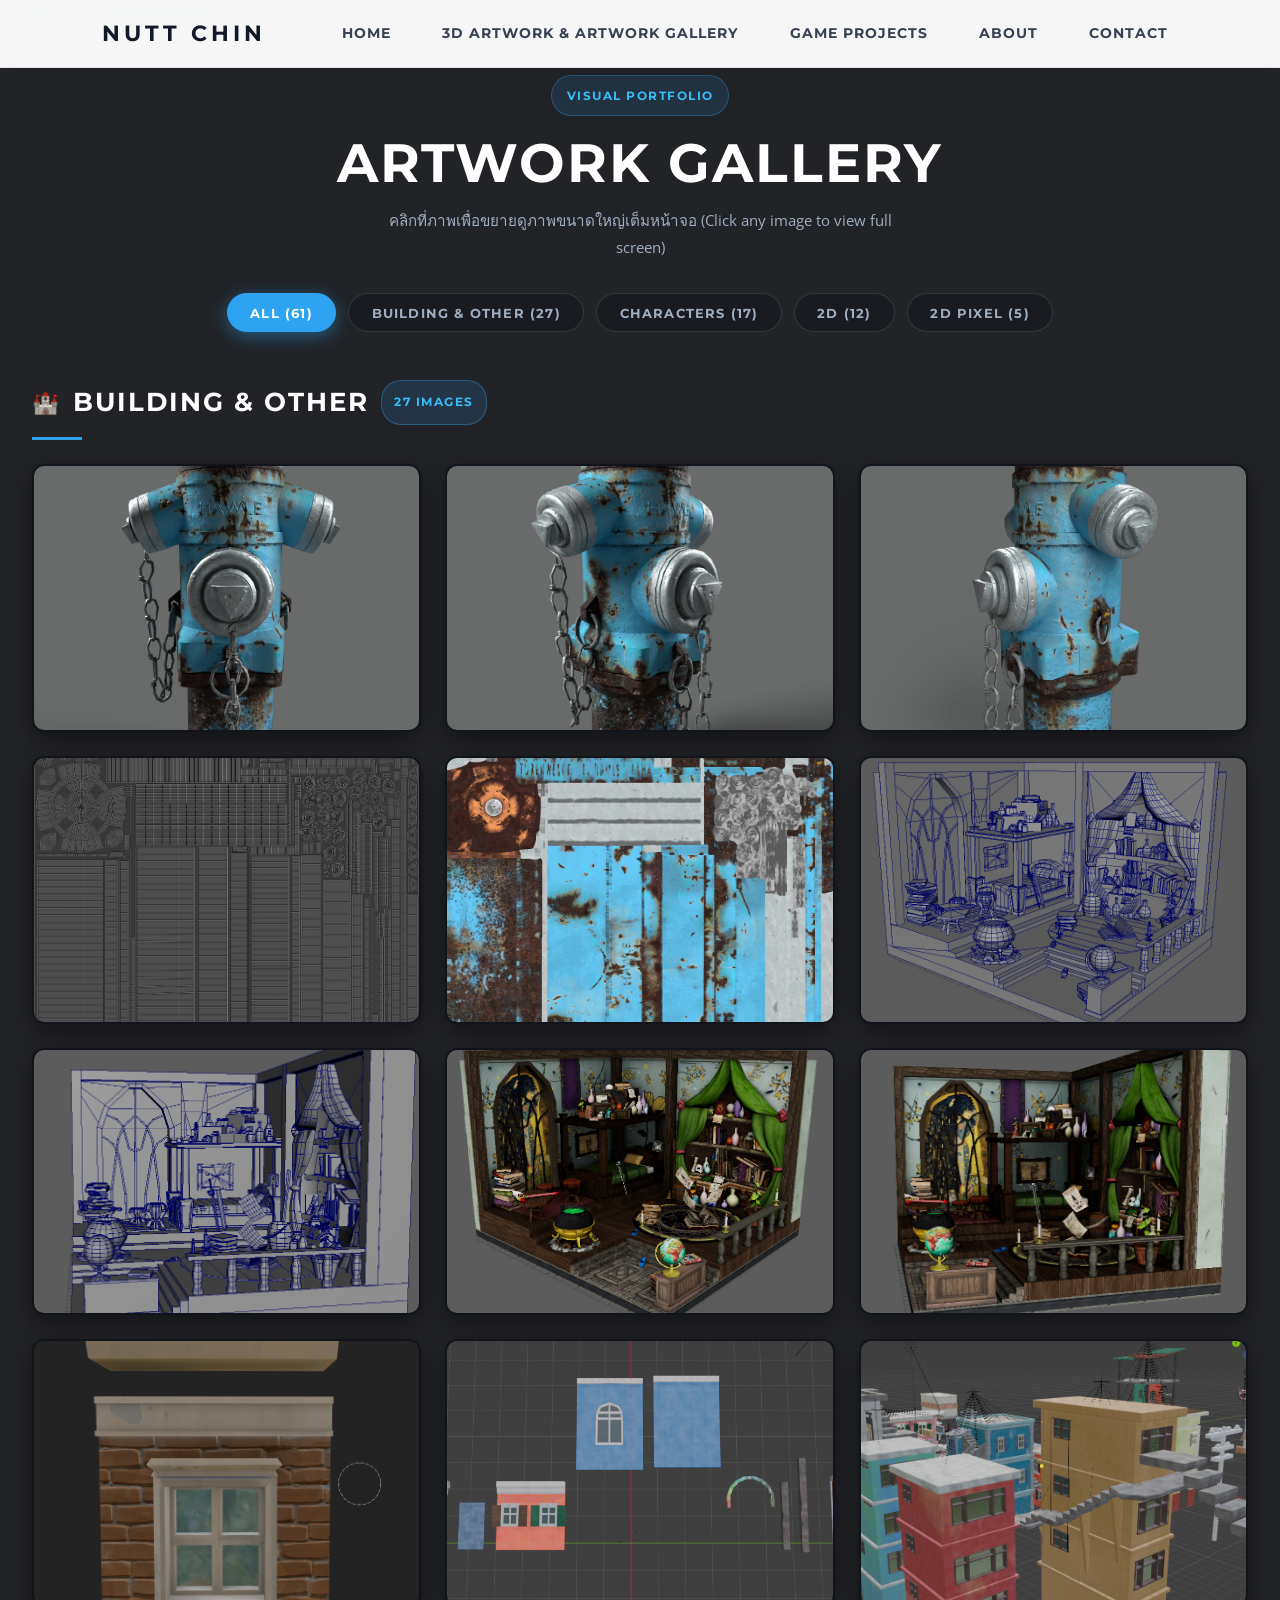
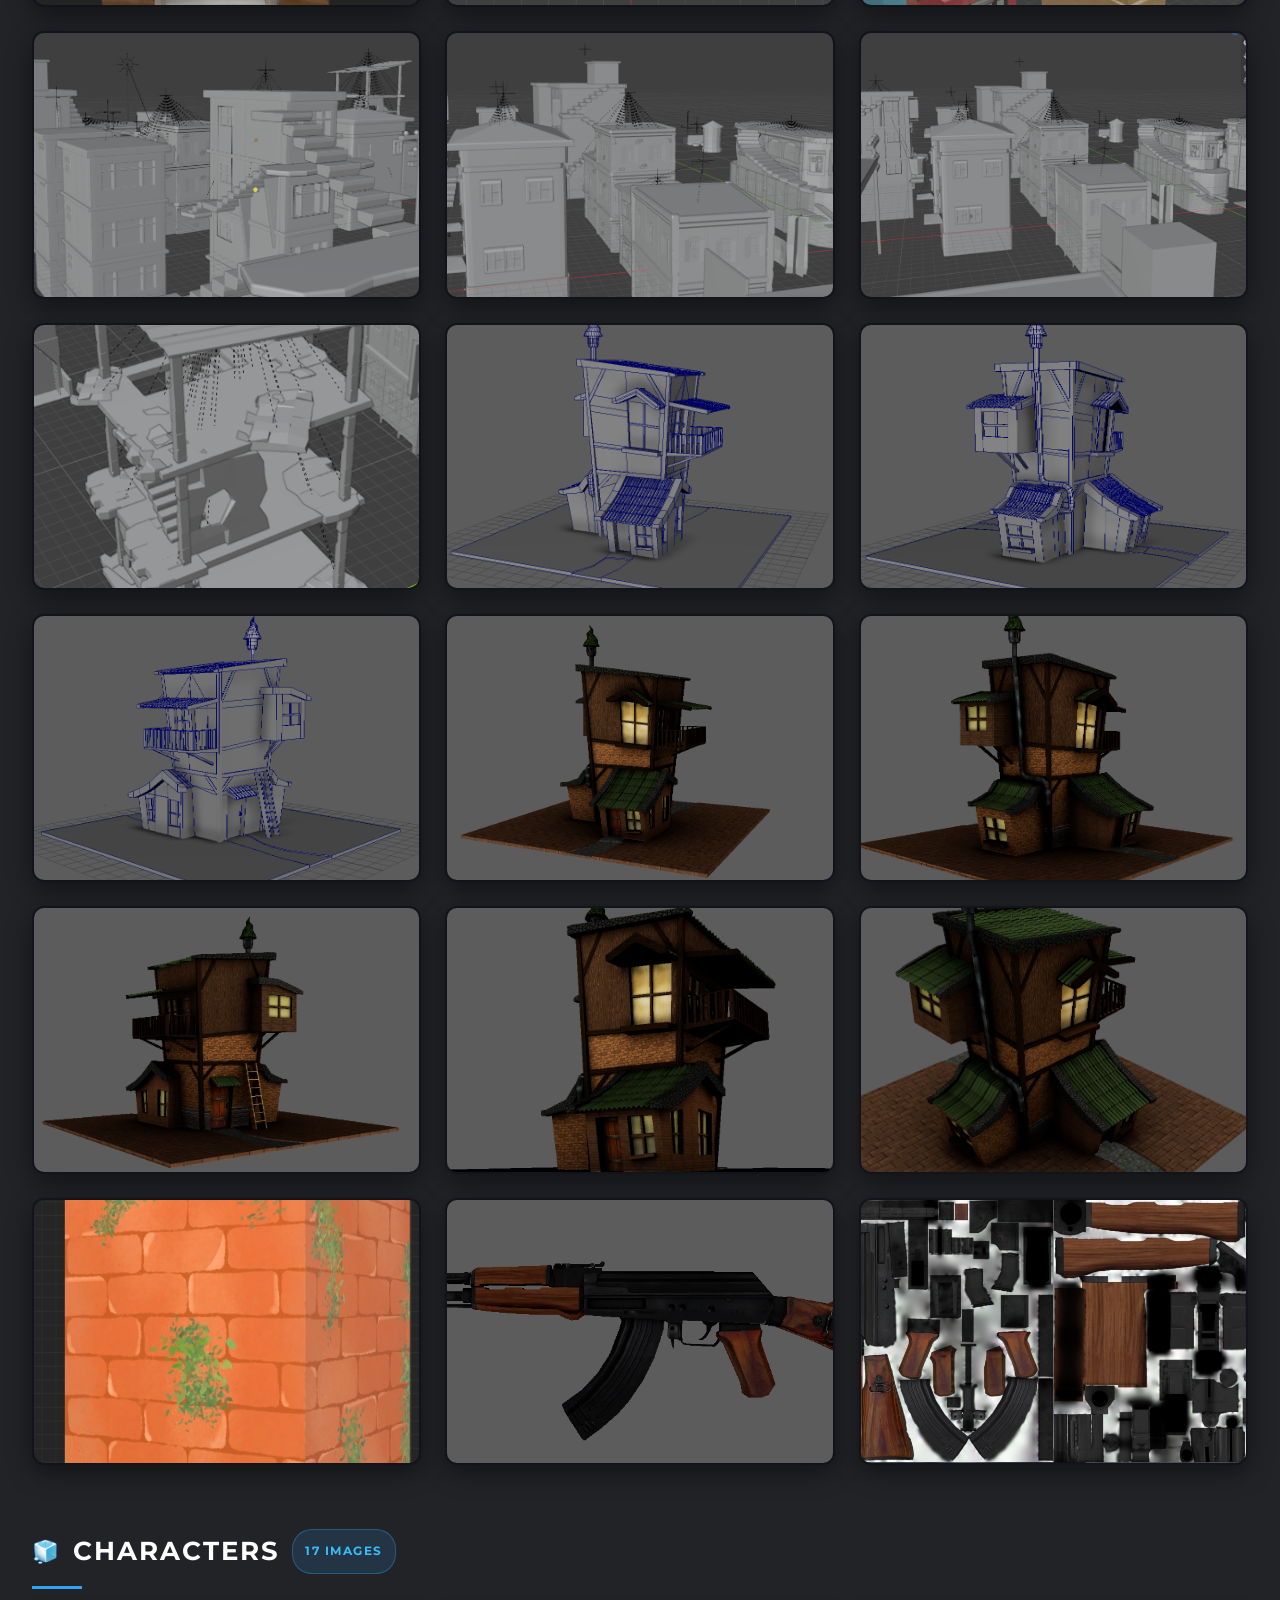
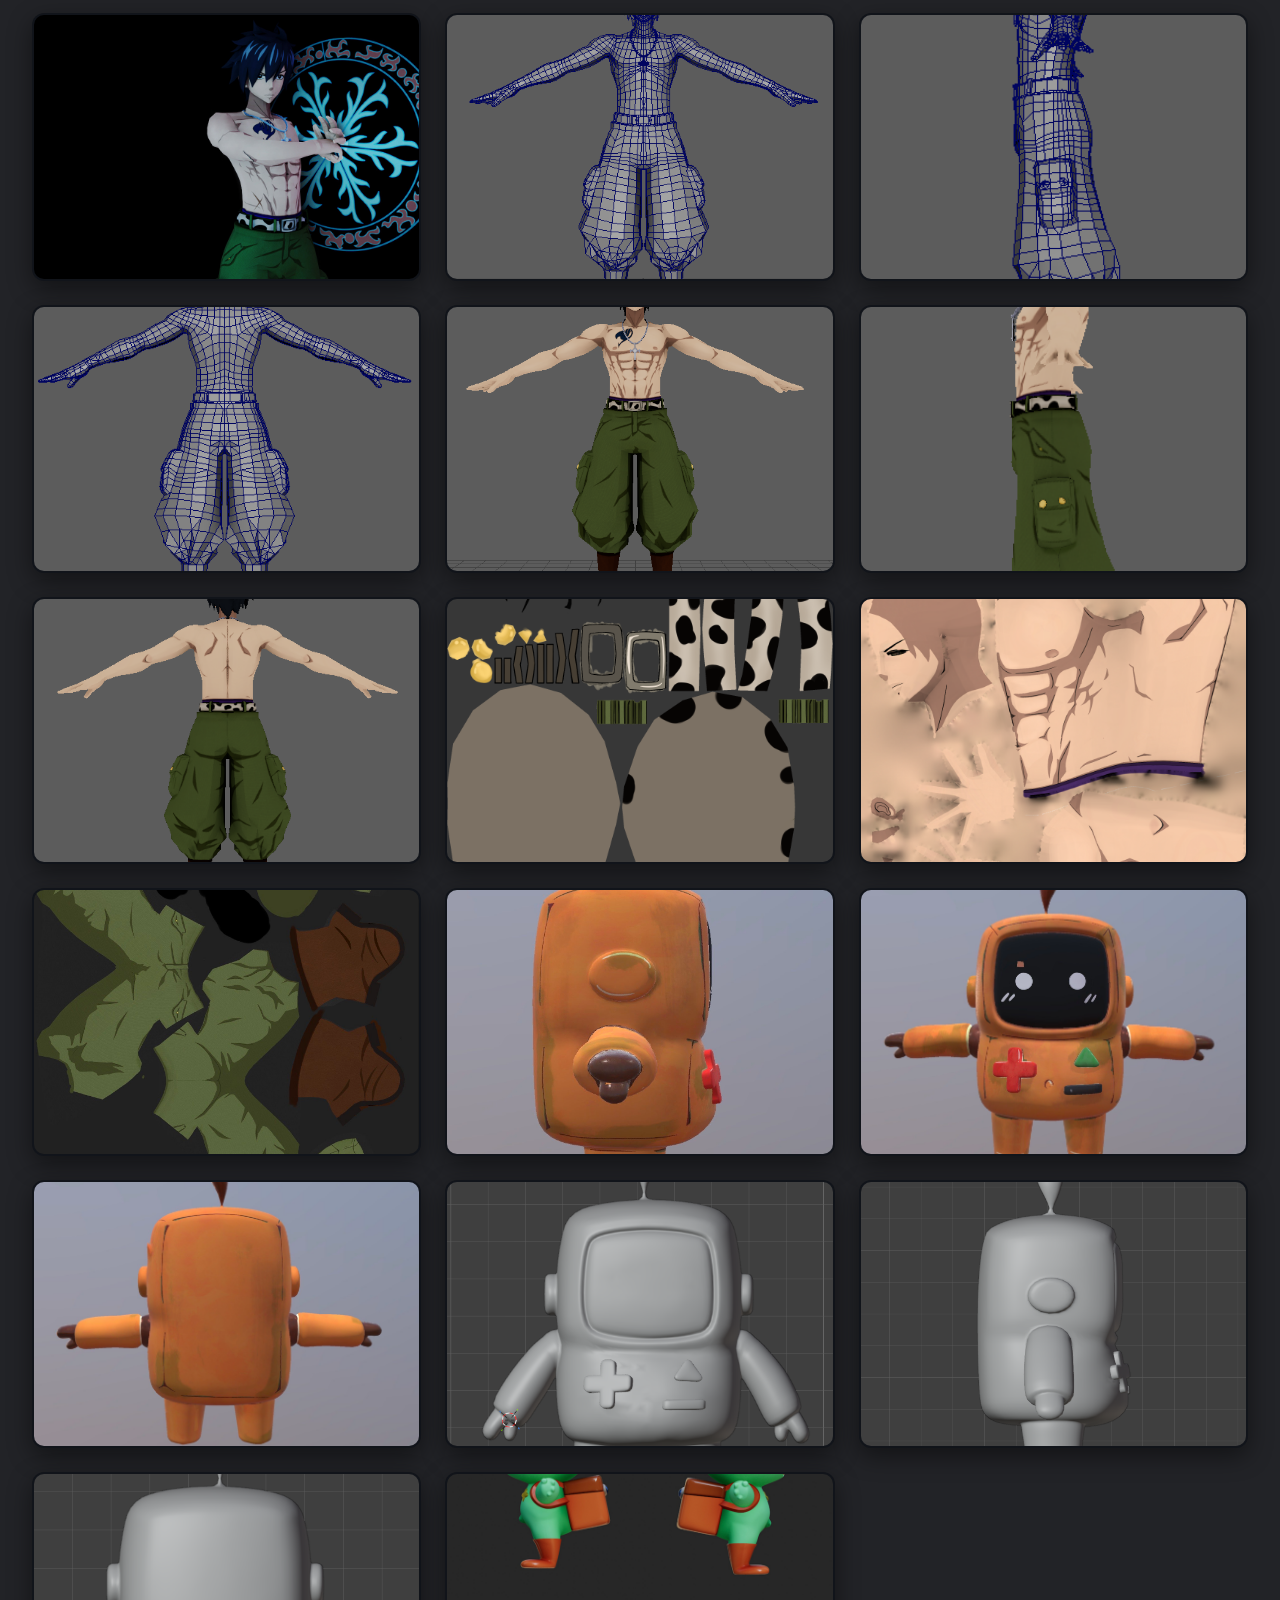
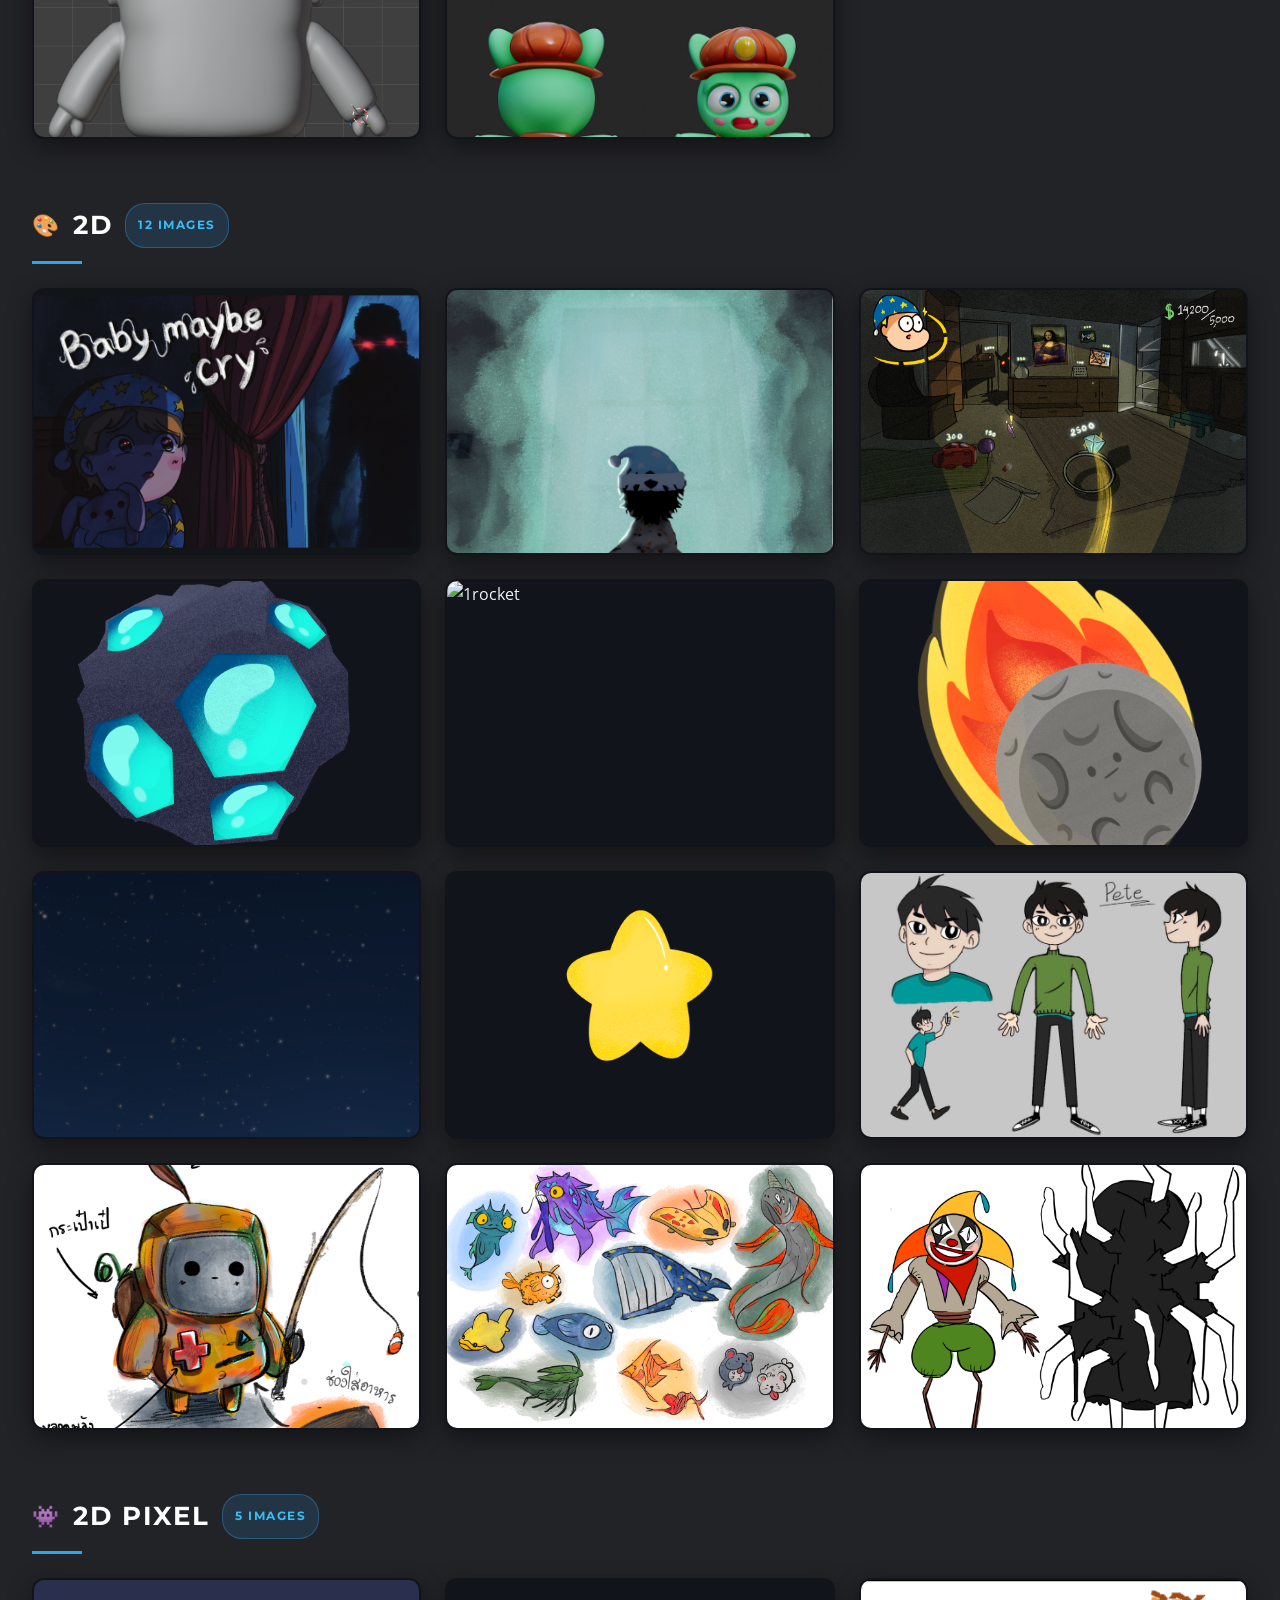
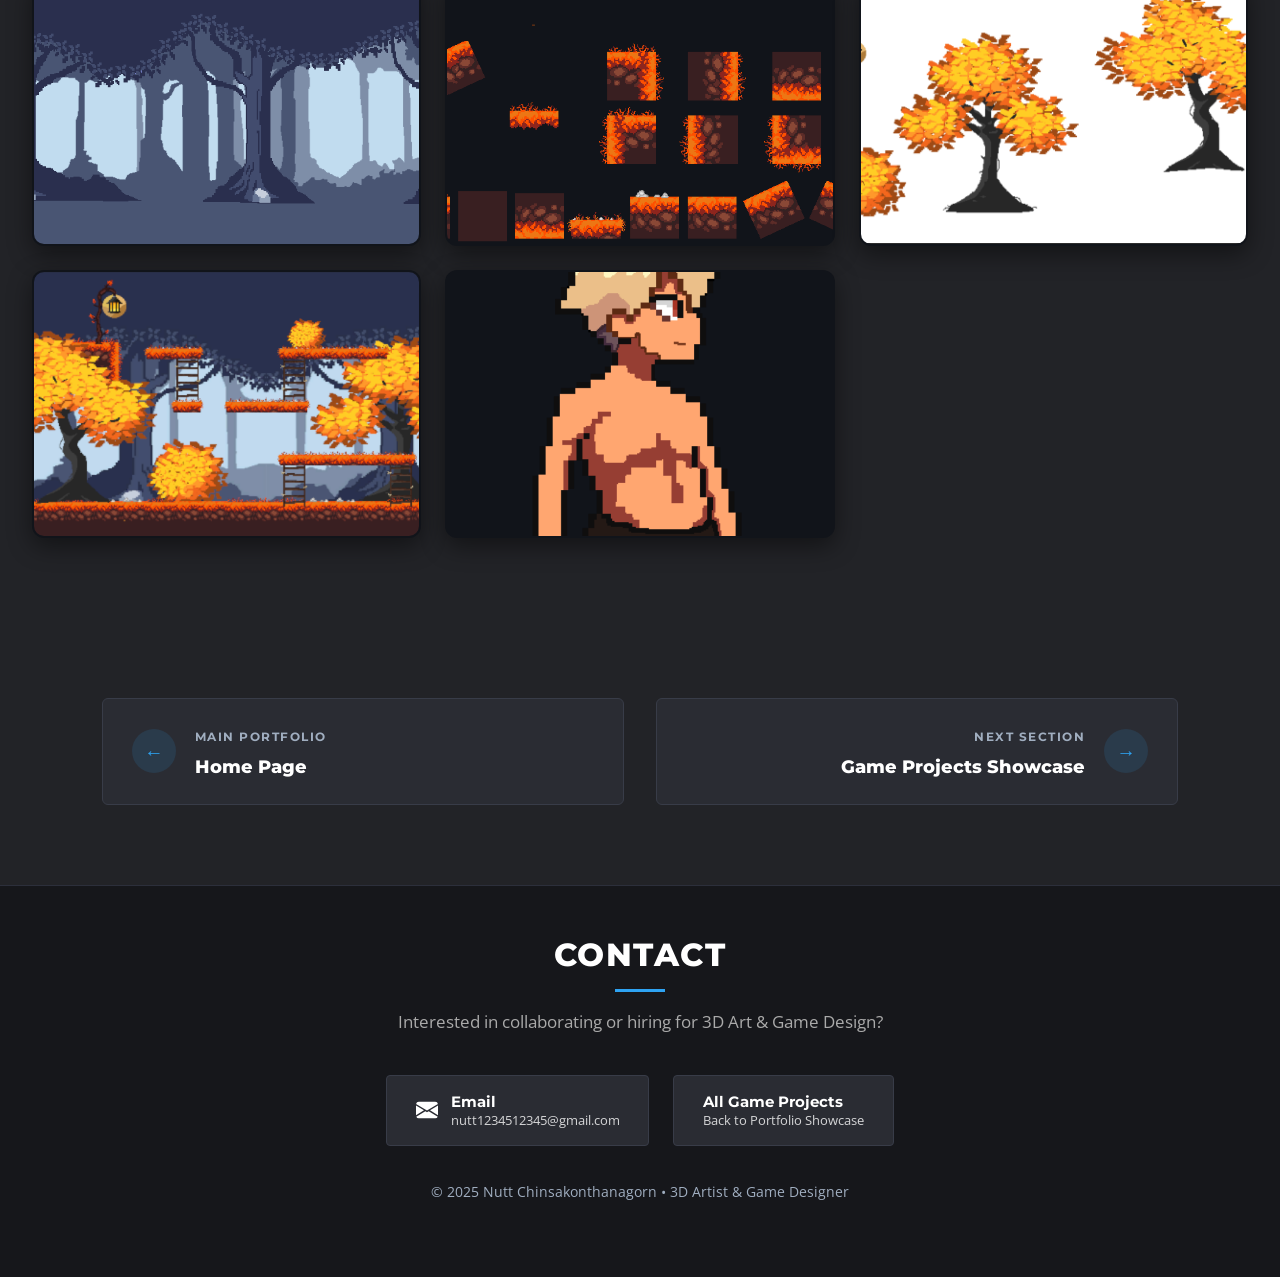
==== commit 5912f74c: "commit 6 6" ====
--- a/artwork-showcase.html
+++ b/artwork-showcase.html
@@ -1,4 +1,4 @@
-<!DOCTYPE html>
+﻿<!DOCTYPE html>
 <html lang="en">
 
 <head>
@@ -57,9 +57,9 @@
 
     <!-- Category Filter Tabs -->
     <div class="gallery-filter-container">
-        <button class="gallery-filter-btn active" data-filter="all">ALL (56)</button>
+        <button class="gallery-filter-btn active" data-filter="all">ALL (61)</button>
+        <button class="gallery-filter-btn" data-filter="building">BUILDING & OTHER (27)</button>
         <button class="gallery-filter-btn" data-filter="characters">CHARACTERS (17)</button>
-        <button class="gallery-filter-btn" data-filter="building">BUILDING & OTHER (22)</button>
         <button class="gallery-filter-btn" data-filter="2d">2D (12)</button>
         <button class="gallery-filter-btn" data-filter="2d-pixel">2D PIXEL (5)</button>
     </div>
@@ -67,7 +67,398 @@
     <!-- Main Content Area: Grouped by Folder Categories -->
     <main style="padding-bottom: 3rem;">
 
-        <!-- ================= 1. CHARACTERS SECTION ================= -->
+        <!-- ================= 1. BUILDING & OTHER SECTION ================= -->
+        <section class="gallery-category-section" data-section-category="building">
+            <div class="gallery-category-header">
+                <h2 class="gallery-category-title">
+                    <span class="category-icon">🏰</span> BUILDING & OTHER
+                    <span class="category-count">27 IMAGES</span>
+                </h2>
+                <div class="title-underline" style="margin: 0.4rem 0 0 0;"></div>
+            </div>
+
+            <div class="pure-gallery-grid">
+                <div class="pure-gallery-item" data-category="building"
+                    data-full-img="ARTWORK/Building%20%26%20Other/0Render1_FireHydrant.jpg">
+                    <img src="ARTWORK/Building%20%26%20Other/0Render1_FireHydrant.jpg"
+                        alt="0Render1_FireHydrant" loading="lazy">
+                    <div class="pure-gallery-overlay">
+                        <div class="pure-zoom-icon">
+                            <svg xmlns="http://www.w3.org/2000/svg" width="22" height="22" fill="currentColor"
+                                viewBox="0 0 16 16">
+                                <path
+                                    d="M11.742 10.344a6.5 6.5 0 1 0-1.397 1.398h-.001c.03.04.062.078.098.115l3.85 3.85a1 1 0 0 0 1.415-1.414l-3.85-3.85a1.007 1.007 0 0 0-.115-.1zM12 6.5a5.5 5.5 0 1 1-11 0 5.5 5.5 0 0 1 11 0z" />
+                            </svg>
+                        </div>
+                    </div>
+                </div>
+                <div class="pure-gallery-item" data-category="building"
+                    data-full-img="ARTWORK/Building%20%26%20Other/0Render2_FireHydrant.jpg">
+                    <img src="ARTWORK/Building%20%26%20Other/0Render2_FireHydrant.jpg"
+                        alt="0Render2_FireHydrant" loading="lazy">
+                    <div class="pure-gallery-overlay">
+                        <div class="pure-zoom-icon">
+                            <svg xmlns="http://www.w3.org/2000/svg" width="22" height="22" fill="currentColor"
+                                viewBox="0 0 16 16">
+                                <path
+                                    d="M11.742 10.344a6.5 6.5 0 1 0-1.397 1.398h-.001c.03.04.062.078.098.115l3.85 3.85a1 1 0 0 0 1.415-1.414l-3.85-3.85a1.007 1.007 0 0 0-.115-.1zM12 6.5a5.5 5.5 0 1 1-11 0 5.5 5.5 0 0 1 11 0z" />
+                            </svg>
+                        </div>
+                    </div>
+                </div>
+                <div class="pure-gallery-item" data-category="building"
+                    data-full-img="ARTWORK/Building%20%26%20Other/0Render3_FireHydrant.jpg">
+                    <img src="ARTWORK/Building%20%26%20Other/0Render3_FireHydrant.jpg"
+                        alt="0Render3_FireHydrant" loading="lazy">
+                    <div class="pure-gallery-overlay">
+                        <div class="pure-zoom-icon">
+                            <svg xmlns="http://www.w3.org/2000/svg" width="22" height="22" fill="currentColor"
+                                viewBox="0 0 16 16">
+                                <path
+                                    d="M11.742 10.344a6.5 6.5 0 1 0-1.397 1.398h-.001c.03.04.062.078.098.115l3.85 3.85a1 1 0 0 0 1.415-1.414l-3.85-3.85a1.007 1.007 0 0 0-.115-.1zM12 6.5a5.5 5.5 0 1 1-11 0 5.5 5.5 0 0 1 11 0z" />
+                            </svg>
+                        </div>
+                    </div>
+                </div>
+                <div class="pure-gallery-item" data-category="building"
+                    data-full-img="ARTWORK/Building%20%26%20Other/0S.png">
+                    <img src="ARTWORK/Building%20%26%20Other/0S.png"
+                        alt="0S" loading="lazy">
+                    <div class="pure-gallery-overlay">
+                        <div class="pure-zoom-icon">
+                            <svg xmlns="http://www.w3.org/2000/svg" width="22" height="22" fill="currentColor"
+                                viewBox="0 0 16 16">
+                                <path
+                                    d="M11.742 10.344a6.5 6.5 0 1 0-1.397 1.398h-.001c.03.04.062.078.098.115l3.85 3.85a1 1 0 0 0 1.415-1.414l-3.85-3.85a1.007 1.007 0 0 0-.115-.1zM12 6.5a5.5 5.5 0 1 1-11 0 5.5 5.5 0 0 1 11 0z" />
+                            </svg>
+                        </div>
+                    </div>
+                </div>
+                <div class="pure-gallery-item" data-category="building"
+                    data-full-img="ARTWORK/Building%20%26%20Other/0S_2.png">
+                    <img src="ARTWORK/Building%20%26%20Other/0S_2.png"
+                        alt="0S" loading="lazy">
+                    <div class="pure-gallery-overlay">
+                        <div class="pure-zoom-icon">
+                            <svg xmlns="http://www.w3.org/2000/svg" width="22" height="22" fill="currentColor"
+                                viewBox="0 0 16 16">
+                                <path
+                                    d="M11.742 10.344a6.5 6.5 0 1 0-1.397 1.398h-.001c.03.04.062.078.098.115l3.85 3.85a1 1 0 0 0 1.415-1.414l-3.85-3.85a1.007 1.007 0 0 0-.115-.1zM12 6.5a5.5 5.5 0 1 1-11 0 5.5 5.5 0 0 1 11 0z" />
+                            </svg>
+                        </div>
+                    </div>
+                </div>
+                <div class="pure-gallery-item" data-category="building"
+                    data-full-img="ARTWORK/Building%20%26%20Other/0Screenshot%202026-09-26%20185615.png">
+                    <img src="ARTWORK/Building%20%26%20Other/0Screenshot%202026-09-26%20185615.png"
+                        alt="0Screenshot 2026-09-26 185615" loading="lazy">
+                    <div class="pure-gallery-overlay">
+                        <div class="pure-zoom-icon">
+                            <svg xmlns="http://www.w3.org/2000/svg" width="22" height="22" fill="currentColor"
+                                viewBox="0 0 16 16">
+                                <path
+                                    d="M11.742 10.344a6.5 6.5 0 1 0-1.397 1.398h-.001c.03.04.062.078.098.115l3.85 3.85a1 1 0 0 0 1.415-1.414l-3.85-3.85a1.007 1.007 0 0 0-.115-.1zM12 6.5a5.5 5.5 0 1 1-11 0 5.5 5.5 0 0 1 11 0z" />
+                            </svg>
+                        </div>
+                    </div>
+                </div>
+                <div class="pure-gallery-item" data-category="building"
+                    data-full-img="ARTWORK/Building%20%26%20Other/0Screenshot%202026-09-26%20185632.png">
+                    <img src="ARTWORK/Building%20%26%20Other/0Screenshot%202026-09-26%20185632.png"
+                        alt="0Screenshot 2026-09-26 185632" loading="lazy">
+                    <div class="pure-gallery-overlay">
+                        <div class="pure-zoom-icon">
+                            <svg xmlns="http://www.w3.org/2000/svg" width="22" height="22" fill="currentColor"
+                                viewBox="0 0 16 16">
+                                <path
+                                    d="M11.742 10.344a6.5 6.5 0 1 0-1.397 1.398h-.001c.03.04.062.078.098.115l3.85 3.85a1 1 0 0 0 1.415-1.414l-3.85-3.85a1.007 1.007 0 0 0-.115-.1zM12 6.5a5.5 5.5 0 1 1-11 0 5.5 5.5 0 0 1 11 0z" />
+                            </svg>
+                        </div>
+                    </div>
+                </div>
+                <div class="pure-gallery-item" data-category="building"
+                    data-full-img="ARTWORK/Building%20%26%20Other/0Screenshot%202026-09-26%20185658.png">
+                    <img src="ARTWORK/Building%20%26%20Other/0Screenshot%202026-09-26%20185658.png"
+                        alt="0Screenshot 2026-09-26 185658" loading="lazy">
+                    <div class="pure-gallery-overlay">
+                        <div class="pure-zoom-icon">
+                            <svg xmlns="http://www.w3.org/2000/svg" width="22" height="22" fill="currentColor"
+                                viewBox="0 0 16 16">
+                                <path
+                                    d="M11.742 10.344a6.5 6.5 0 1 0-1.397 1.398h-.001c.03.04.062.078.098.115l3.85 3.85a1 1 0 0 0 1.415-1.414l-3.85-3.85a1.007 1.007 0 0 0-.115-.1zM12 6.5a5.5 5.5 0 1 1-11 0 5.5 5.5 0 0 1 11 0z" />
+                            </svg>
+                        </div>
+                    </div>
+                </div>
+                <div class="pure-gallery-item" data-category="building"
+                    data-full-img="ARTWORK/Building%20%26%20Other/0Screenshot%202026-09-26%20185713.png">
+                    <img src="ARTWORK/Building%20%26%20Other/0Screenshot%202026-09-26%20185713.png"
+                        alt="0Screenshot 2026-09-26 185713" loading="lazy">
+                    <div class="pure-gallery-overlay">
+                        <div class="pure-zoom-icon">
+                            <svg xmlns="http://www.w3.org/2000/svg" width="22" height="22" fill="currentColor"
+                                viewBox="0 0 16 16">
+                                <path
+                                    d="M11.742 10.344a6.5 6.5 0 1 0-1.397 1.398h-.001c.03.04.062.078.098.115l3.85 3.85a1 1 0 0 0 1.415-1.414l-3.85-3.85a1.007 1.007 0 0 0-.115-.1zM12 6.5a5.5 5.5 0 1 1-11 0 5.5 5.5 0 0 1 11 0z" />
+                            </svg>
+                        </div>
+                    </div>
+                </div>
+                <div class="pure-gallery-item" data-category="building"
+                    data-full-img="ARTWORK/Building%20%26%20Other/Screenshot%202026-07-07%20034111.png">
+                    <img src="ARTWORK/Building%20%26%20Other/Screenshot%202026-07-07%20034111.png"
+                        alt="Screenshot 2026-07-07 034111" loading="lazy">
+                    <div class="pure-gallery-overlay">
+                        <div class="pure-zoom-icon">
+                            <svg xmlns="http://www.w3.org/2000/svg" width="22" height="22" fill="currentColor"
+                                viewBox="0 0 16 16">
+                                <path
+                                    d="M11.742 10.344a6.5 6.5 0 1 0-1.397 1.398h-.001c.03.04.062.078.098.115l3.85 3.85a1 1 0 0 0 1.415-1.414l-3.85-3.85a1.007 1.007 0 0 0-.115-.1zM12 6.5a5.5 5.5 0 1 1-11 0 5.5 5.5 0 0 1 11 0z" />
+                            </svg>
+                        </div>
+                    </div>
+                </div>
+                <div class="pure-gallery-item" data-category="building"
+                    data-full-img="ARTWORK/Building%20%26%20Other/Screenshot%202026-09-21%20010258.png">
+                    <img src="ARTWORK/Building%20%26%20Other/Screenshot%202026-09-21%20010258.png"
+                        alt="Screenshot 2026-09-21 010258" loading="lazy">
+                    <div class="pure-gallery-overlay">
+                        <div class="pure-zoom-icon">
+                            <svg xmlns="http://www.w3.org/2000/svg" width="22" height="22" fill="currentColor"
+                                viewBox="0 0 16 16">
+                                <path
+                                    d="M11.742 10.344a6.5 6.5 0 1 0-1.397 1.398h-.001c.03.04.062.078.098.115l3.85 3.85a1 1 0 0 0 1.415-1.414l-3.85-3.85a1.007 1.007 0 0 0-.115-.1zM12 6.5a5.5 5.5 0 1 1-11 0 5.5 5.5 0 0 1 11 0z" />
+                            </svg>
+                        </div>
+                    </div>
+                </div>
+                <div class="pure-gallery-item" data-category="building"
+                    data-full-img="ARTWORK/Building%20%26%20Other/Screenshot%202026-09-21%20010327.png">
+                    <img src="ARTWORK/Building%20%26%20Other/Screenshot%202026-09-21%20010327.png"
+                        alt="Screenshot 2026-09-21 010327" loading="lazy">
+                    <div class="pure-gallery-overlay">
+                        <div class="pure-zoom-icon">
+                            <svg xmlns="http://www.w3.org/2000/svg" width="22" height="22" fill="currentColor"
+                                viewBox="0 0 16 16">
+                                <path
+                                    d="M11.742 10.344a6.5 6.5 0 1 0-1.397 1.398h-.001c.03.04.062.078.098.115l3.85 3.85a1 1 0 0 0 1.415-1.414l-3.85-3.85a1.007 1.007 0 0 0-.115-.1zM12 6.5a5.5 5.5 0 1 1-11 0 5.5 5.5 0 0 1 11 0z" />
+                            </svg>
+                        </div>
+                    </div>
+                </div>
+                <div class="pure-gallery-item" data-category="building"
+                    data-full-img="ARTWORK/Building%20%26%20Other/Screenshot%202026-09-21%20010401.png">
+                    <img src="ARTWORK/Building%20%26%20Other/Screenshot%202026-09-21%20010401.png"
+                        alt="Screenshot 2026-09-21 010401" loading="lazy">
+                    <div class="pure-gallery-overlay">
+                        <div class="pure-zoom-icon">
+                            <svg xmlns="http://www.w3.org/2000/svg" width="22" height="22" fill="currentColor"
+                                viewBox="0 0 16 16">
+                                <path
+                                    d="M11.742 10.344a6.5 6.5 0 1 0-1.397 1.398h-.001c.03.04.062.078.098.115l3.85 3.85a1 1 0 0 0 1.415-1.414l-3.85-3.85a1.007 1.007 0 0 0-.115-.1zM12 6.5a5.5 5.5 0 1 1-11 0 5.5 5.5 0 0 1 11 0z" />
+                            </svg>
+                        </div>
+                    </div>
+                </div>
+                <div class="pure-gallery-item" data-category="building"
+                    data-full-img="ARTWORK/Building%20%26%20Other/Screenshot%202026-09-21%20010415.png">
+                    <img src="ARTWORK/Building%20%26%20Other/Screenshot%202026-09-21%20010415.png"
+                        alt="Screenshot 2026-09-21 010415" loading="lazy">
+                    <div class="pure-gallery-overlay">
+                        <div class="pure-zoom-icon">
+                            <svg xmlns="http://www.w3.org/2000/svg" width="22" height="22" fill="currentColor"
+                                viewBox="0 0 16 16">
+                                <path
+                                    d="M11.742 10.344a6.5 6.5 0 1 0-1.397 1.398h-.001c.03.04.062.078.098.115l3.85 3.85a1 1 0 0 0 1.415-1.414l-3.85-3.85a1.007 1.007 0 0 0-.115-.1zM12 6.5a5.5 5.5 0 1 1-11 0 5.5 5.5 0 0 1 11 0z" />
+                            </svg>
+                        </div>
+                    </div>
+                </div>
+                <div class="pure-gallery-item" data-category="building"
+                    data-full-img="ARTWORK/Building%20%26%20Other/Screenshot%202026-09-21%20010435.png">
+                    <img src="ARTWORK/Building%20%26%20Other/Screenshot%202026-09-21%20010435.png"
+                        alt="Screenshot 2026-09-21 010435" loading="lazy">
+                    <div class="pure-gallery-overlay">
+                        <div class="pure-zoom-icon">
+                            <svg xmlns="http://www.w3.org/2000/svg" width="22" height="22" fill="currentColor"
+                                viewBox="0 0 16 16">
+                                <path
+                                    d="M11.742 10.344a6.5 6.5 0 1 0-1.397 1.398h-.001c.03.04.062.078.098.115l3.85 3.85a1 1 0 0 0 1.415-1.414l-3.85-3.85a1.007 1.007 0 0 0-.115-.1zM12 6.5a5.5 5.5 0 1 1-11 0 5.5 5.5 0 0 1 11 0z" />
+                            </svg>
+                        </div>
+                    </div>
+                </div>
+                <div class="pure-gallery-item" data-category="building"
+                    data-full-img="ARTWORK/Building%20%26%20Other/Screenshot%202026-09-21%20010452.png">
+                    <img src="ARTWORK/Building%20%26%20Other/Screenshot%202026-09-21%20010452.png"
+                        alt="Screenshot 2026-09-21 010452" loading="lazy">
+                    <div class="pure-gallery-overlay">
+                        <div class="pure-zoom-icon">
+                            <svg xmlns="http://www.w3.org/2000/svg" width="22" height="22" fill="currentColor"
+                                viewBox="0 0 16 16">
+                                <path
+                                    d="M11.742 10.344a6.5 6.5 0 1 0-1.397 1.398h-.001c.03.04.062.078.098.115l3.85 3.85a1 1 0 0 0 1.415-1.414l-3.85-3.85a1.007 1.007 0 0 0-.115-.1zM12 6.5a5.5 5.5 0 1 1-11 0 5.5 5.5 0 0 1 11 0z" />
+                            </svg>
+                        </div>
+                    </div>
+                </div>
+                <div class="pure-gallery-item" data-category="building"
+                    data-full-img="ARTWORK/Building%20%26%20Other/Screenshot%202026-09-26%20040212.png">
+                    <img src="ARTWORK/Building%20%26%20Other/Screenshot%202026-09-26%20040212.png"
+                        alt="Screenshot 2026-09-26 040212" loading="lazy">
+                    <div class="pure-gallery-overlay">
+                        <div class="pure-zoom-icon">
+                            <svg xmlns="http://www.w3.org/2000/svg" width="22" height="22" fill="currentColor"
+                                viewBox="0 0 16 16">
+                                <path
+                                    d="M11.742 10.344a6.5 6.5 0 1 0-1.397 1.398h-.001c.03.04.062.078.098.115l3.85 3.85a1 1 0 0 0 1.415-1.414l-3.85-3.85a1.007 1.007 0 0 0-.115-.1zM12 6.5a5.5 5.5 0 1 1-11 0 5.5 5.5 0 0 1 11 0z" />
+                            </svg>
+                        </div>
+                    </div>
+                </div>
+                <div class="pure-gallery-item" data-category="building"
+                    data-full-img="ARTWORK/Building%20%26%20Other/Screenshot%202026-09-26%20040223.png">
+                    <img src="ARTWORK/Building%20%26%20Other/Screenshot%202026-09-26%20040223.png"
+                        alt="Screenshot 2026-09-26 040223" loading="lazy">
+                    <div class="pure-gallery-overlay">
+                        <div class="pure-zoom-icon">
+                            <svg xmlns="http://www.w3.org/2000/svg" width="22" height="22" fill="currentColor"
+                                viewBox="0 0 16 16">
+                                <path
+                                    d="M11.742 10.344a6.5 6.5 0 1 0-1.397 1.398h-.001c.03.04.062.078.098.115l3.85 3.85a1 1 0 0 0 1.415-1.414l-3.85-3.85a1.007 1.007 0 0 0-.115-.1zM12 6.5a5.5 5.5 0 1 1-11 0 5.5 5.5 0 0 1 11 0z" />
+                            </svg>
+                        </div>
+                    </div>
+                </div>
+                <div class="pure-gallery-item" data-category="building"
+                    data-full-img="ARTWORK/Building%20%26%20Other/Screenshot%202026-09-26%20040232.png">
+                    <img src="ARTWORK/Building%20%26%20Other/Screenshot%202026-09-26%20040232.png"
+                        alt="Screenshot 2026-09-26 040232" loading="lazy">
+                    <div class="pure-gallery-overlay">
+                        <div class="pure-zoom-icon">
+                            <svg xmlns="http://www.w3.org/2000/svg" width="22" height="22" fill="currentColor"
+                                viewBox="0 0 16 16">
+                                <path
+                                    d="M11.742 10.344a6.5 6.5 0 1 0-1.397 1.398h-.001c.03.04.062.078.098.115l3.85 3.85a1 1 0 0 0 1.415-1.414l-3.85-3.85a1.007 1.007 0 0 0-.115-.1zM12 6.5a5.5 5.5 0 1 1-11 0 5.5 5.5 0 0 1 11 0z" />
+                            </svg>
+                        </div>
+                    </div>
+                </div>
+                <div class="pure-gallery-item" data-category="building"
+                    data-full-img="ARTWORK/Building%20%26%20Other/Screenshot%202026-09-26%20040656.png">
+                    <img src="ARTWORK/Building%20%26%20Other/Screenshot%202026-09-26%20040656.png"
+                        alt="Screenshot 2026-09-26 040656" loading="lazy">
+                    <div class="pure-gallery-overlay">
+                        <div class="pure-zoom-icon">
+                            <svg xmlns="http://www.w3.org/2000/svg" width="22" height="22" fill="currentColor"
+                                viewBox="0 0 16 16">
+                                <path
+                                    d="M11.742 10.344a6.5 6.5 0 1 0-1.397 1.398h-.001c.03.04.062.078.098.115l3.85 3.85a1 1 0 0 0 1.415-1.414l-3.85-3.85a1.007 1.007 0 0 0-.115-.1zM12 6.5a5.5 5.5 0 1 1-11 0 5.5 5.5 0 0 1 11 0z" />
+                            </svg>
+                        </div>
+                    </div>
+                </div>
+                <div class="pure-gallery-item" data-category="building"
+                    data-full-img="ARTWORK/Building%20%26%20Other/Screenshot%202026-09-26%20040708.png">
+                    <img src="ARTWORK/Building%20%26%20Other/Screenshot%202026-09-26%20040708.png"
+                        alt="Screenshot 2026-09-26 040708" loading="lazy">
+                    <div class="pure-gallery-overlay">
+                        <div class="pure-zoom-icon">
+                            <svg xmlns="http://www.w3.org/2000/svg" width="22" height="22" fill="currentColor"
+                                viewBox="0 0 16 16">
+                                <path
+                                    d="M11.742 10.344a6.5 6.5 0 1 0-1.397 1.398h-.001c.03.04.062.078.098.115l3.85 3.85a1 1 0 0 0 1.415-1.414l-3.85-3.85a1.007 1.007 0 0 0-.115-.1zM12 6.5a5.5 5.5 0 1 1-11 0 5.5 5.5 0 0 1 11 0z" />
+                            </svg>
+                        </div>
+                    </div>
+                </div>
+                <div class="pure-gallery-item" data-category="building"
+                    data-full-img="ARTWORK/Building%20%26%20Other/Screenshot%202026-09-26%20040717.png">
+                    <img src="ARTWORK/Building%20%26%20Other/Screenshot%202026-09-26%20040717.png"
+                        alt="Screenshot 2026-09-26 040717" loading="lazy">
+                    <div class="pure-gallery-overlay">
+                        <div class="pure-zoom-icon">
+                            <svg xmlns="http://www.w3.org/2000/svg" width="22" height="22" fill="currentColor"
+                                viewBox="0 0 16 16">
+                                <path
+                                    d="M11.742 10.344a6.5 6.5 0 1 0-1.397 1.398h-.001c.03.04.062.078.098.115l3.85 3.85a1 1 0 0 0 1.415-1.414l-3.85-3.85a1.007 1.007 0 0 0-.115-.1zM12 6.5a5.5 5.5 0 1 1-11 0 5.5 5.5 0 0 1 11 0z" />
+                            </svg>
+                        </div>
+                    </div>
+                </div>
+                <div class="pure-gallery-item" data-category="building"
+                    data-full-img="ARTWORK/Building%20%26%20Other/Screenshot%202026-09-26%20040732.png">
+                    <img src="ARTWORK/Building%20%26%20Other/Screenshot%202026-09-26%20040732.png"
+                        alt="Screenshot 2026-09-26 040732" loading="lazy">
+                    <div class="pure-gallery-overlay">
+                        <div class="pure-zoom-icon">
+                            <svg xmlns="http://www.w3.org/2000/svg" width="22" height="22" fill="currentColor"
+                                viewBox="0 0 16 16">
+                                <path
+                                    d="M11.742 10.344a6.5 6.5 0 1 0-1.397 1.398h-.001c.03.04.062.078.098.115l3.85 3.85a1 1 0 0 0 1.415-1.414l-3.85-3.85a1.007 1.007 0 0 0-.115-.1zM12 6.5a5.5 5.5 0 1 1-11 0 5.5 5.5 0 0 1 11 0z" />
+                            </svg>
+                        </div>
+                    </div>
+                </div>
+                <div class="pure-gallery-item" data-category="building"
+                    data-full-img="ARTWORK/Building%20%26%20Other/Screenshot%202026-09-26%20040748.png">
+                    <img src="ARTWORK/Building%20%26%20Other/Screenshot%202026-09-26%20040748.png"
+                        alt="Screenshot 2026-09-26 040748" loading="lazy">
+                    <div class="pure-gallery-overlay">
+                        <div class="pure-zoom-icon">
+                            <svg xmlns="http://www.w3.org/2000/svg" width="22" height="22" fill="currentColor"
+                                viewBox="0 0 16 16">
+                                <path
+                                    d="M11.742 10.344a6.5 6.5 0 1 0-1.397 1.398h-.001c.03.04.062.078.098.115l3.85 3.85a1 1 0 0 0 1.415-1.414l-3.85-3.85a1.007 1.007 0 0 0-.115-.1zM12 6.5a5.5 5.5 0 1 1-11 0 5.5 5.5 0 0 1 11 0z" />
+                            </svg>
+                        </div>
+                    </div>
+                </div>
+                <div class="pure-gallery-item" data-category="building"
+                    data-full-img="ARTWORK/Building%20%26%20Other/zbrick.jpg">
+                    <img src="ARTWORK/Building%20%26%20Other/zbrick.jpg" alt="zbrick" loading="lazy">
+                    <div class="pure-gallery-overlay">
+                        <div class="pure-zoom-icon">
+                            <svg xmlns="http://www.w3.org/2000/svg" width="22" height="22" fill="currentColor"
+                                viewBox="0 0 16 16">
+                                <path
+                                    d="M11.742 10.344a6.5 6.5 0 1 0-1.397 1.398h-.001c.03.04.062.078.098.115l3.85 3.85a1 1 0 0 0 1.415-1.414l-3.85-3.85a1.007 1.007 0 0 0-.115-.1zM12 6.5a5.5 5.5 0 1 1-11 0 5.5 5.5 0 0 1 11 0z" />
+                            </svg>
+                        </div>
+                    </div>
+                </div>
+                <div class="pure-gallery-item" data-category="building"
+                    data-full-img="ARTWORK/Building%20%26%20Other/zScreenshot%202026-09-26%20185814.png">
+                    <img src="ARTWORK/Building%20%26%20Other/zScreenshot%202026-09-26%20185814.png"
+                        alt="zScreenshot 2026-09-26 185814" loading="lazy">
+                    <div class="pure-gallery-overlay">
+                        <div class="pure-zoom-icon">
+                            <svg xmlns="http://www.w3.org/2000/svg" width="22" height="22" fill="currentColor"
+                                viewBox="0 0 16 16">
+                                <path
+                                    d="M11.742 10.344a6.5 6.5 0 1 0-1.397 1.398h-.001c.03.04.062.078.098.115l3.85 3.85a1 1 0 0 0 1.415-1.414l-3.85-3.85a1.007 1.007 0 0 0-.115-.1zM12 6.5a5.5 5.5 0 1 1-11 0 5.5 5.5 0 0 1 11 0z" />
+                            </svg>
+                        </div>
+                    </div>
+                </div>
+                <div class="pure-gallery-item" data-category="building"
+                    data-full-img="ARTWORK/Building%20%26%20Other/zz202692619250309.jpg">
+                    <img src="ARTWORK/Building%20%26%20Other/zz202692619250309.jpg" alt="zz202692619250309"
+                        loading="lazy">
+                    <div class="pure-gallery-overlay">
+                        <div class="pure-zoom-icon">
+                            <svg xmlns="http://www.w3.org/2000/svg" width="22" height="22" fill="currentColor"
+                                viewBox="0 0 16 16">
+                                <path
+                                    d="M11.742 10.344a6.5 6.5 0 1 0-1.397 1.398h-.001c.03.04.062.078.098.115l3.85 3.85a1 1 0 0 0 1.415-1.414l-3.85-3.85a1.007 1.007 0 0 0-.115-.1zM12 6.5a5.5 5.5 0 1 1-11 0 5.5 5.5 0 0 1 11 0z" />
+                            </svg>
+                        </div>
+                    </div>
+                </div>
+            </div>
+        </section>
+
+        <!-- ================= 2. CHARACTERS SECTION ================= -->
         <section class="gallery-category-section" data-section-category="characters">
             <div class="gallery-category-header">
                 <h2 class="gallery-category-title">
@@ -283,327 +674,6 @@
                 <div class="pure-gallery-item" data-category="characters"
                     data-full-img="ARTWORK/CHARACTERS/zMONNNS.png">
                     <img src="ARTWORK/CHARACTERS/zMONNNS.png" alt="zMONNNS" loading="lazy">
-                    <div class="pure-gallery-overlay">
-                        <div class="pure-zoom-icon">
-                            <svg xmlns="http://www.w3.org/2000/svg" width="22" height="22" fill="currentColor"
-                                viewBox="0 0 16 16">
-                                <path
-                                    d="M11.742 10.344a6.5 6.5 0 1 0-1.397 1.398h-.001c.03.04.062.078.098.115l3.85 3.85a1 1 0 0 0 1.415-1.414l-3.85-3.85a1.007 1.007 0 0 0-.115-.1zM12 6.5a5.5 5.5 0 1 1-11 0 5.5 5.5 0 0 1 11 0z" />
-                            </svg>
-                        </div>
-                    </div>
-                </div>
-            </div>
-        </section>
-
-        <!-- ================= 2. BUILDING & OTHER SECTION ================= -->
-        <section class="gallery-category-section" data-section-category="building">
-            <div class="gallery-category-header">
-                <h2 class="gallery-category-title">
-                    <span class="category-icon">🏰</span> BUILDING & OTHER
-                    <span class="category-count">22 IMAGES</span>
-                </h2>
-                <div class="title-underline" style="margin: 0.4rem 0 0 0;"></div>
-            </div>
-
-            <div class="pure-gallery-grid">
-                <div class="pure-gallery-item" data-category="building"
-                    data-full-img="ARTWORK/Building%20%26%20Other/0Screenshot%202026-09-26%20185615.png">
-                    <img src="ARTWORK/Building%20%26%20Other/0Screenshot%202026-09-26%20185615.png"
-                        alt="0Screenshot 2026-09-26 185615" loading="lazy">
-                    <div class="pure-gallery-overlay">
-                        <div class="pure-zoom-icon">
-                            <svg xmlns="http://www.w3.org/2000/svg" width="22" height="22" fill="currentColor"
-                                viewBox="0 0 16 16">
-                                <path
-                                    d="M11.742 10.344a6.5 6.5 0 1 0-1.397 1.398h-.001c.03.04.062.078.098.115l3.85 3.85a1 1 0 0 0 1.415-1.414l-3.85-3.85a1.007 1.007 0 0 0-.115-.1zM12 6.5a5.5 5.5 0 1 1-11 0 5.5 5.5 0 0 1 11 0z" />
-                            </svg>
-                        </div>
-                    </div>
-                </div>
-                <div class="pure-gallery-item" data-category="building"
-                    data-full-img="ARTWORK/Building%20%26%20Other/0Screenshot%202026-09-26%20185632.png">
-                    <img src="ARTWORK/Building%20%26%20Other/0Screenshot%202026-09-26%20185632.png"
-                        alt="0Screenshot 2026-09-26 185632" loading="lazy">
-                    <div class="pure-gallery-overlay">
-                        <div class="pure-zoom-icon">
-                            <svg xmlns="http://www.w3.org/2000/svg" width="22" height="22" fill="currentColor"
-                                viewBox="0 0 16 16">
-                                <path
-                                    d="M11.742 10.344a6.5 6.5 0 1 0-1.397 1.398h-.001c.03.04.062.078.098.115l3.85 3.85a1 1 0 0 0 1.415-1.414l-3.85-3.85a1.007 1.007 0 0 0-.115-.1zM12 6.5a5.5 5.5 0 1 1-11 0 5.5 5.5 0 0 1 11 0z" />
-                            </svg>
-                        </div>
-                    </div>
-                </div>
-                <div class="pure-gallery-item" data-category="building"
-                    data-full-img="ARTWORK/Building%20%26%20Other/0Screenshot%202026-09-26%20185658.png">
-                    <img src="ARTWORK/Building%20%26%20Other/0Screenshot%202026-09-26%20185658.png"
-                        alt="0Screenshot 2026-09-26 185658" loading="lazy">
-                    <div class="pure-gallery-overlay">
-                        <div class="pure-zoom-icon">
-                            <svg xmlns="http://www.w3.org/2000/svg" width="22" height="22" fill="currentColor"
-                                viewBox="0 0 16 16">
-                                <path
-                                    d="M11.742 10.344a6.5 6.5 0 1 0-1.397 1.398h-.001c.03.04.062.078.098.115l3.85 3.85a1 1 0 0 0 1.415-1.414l-3.85-3.85a1.007 1.007 0 0 0-.115-.1zM12 6.5a5.5 5.5 0 1 1-11 0 5.5 5.5 0 0 1 11 0z" />
-                            </svg>
-                        </div>
-                    </div>
-                </div>
-                <div class="pure-gallery-item" data-category="building"
-                    data-full-img="ARTWORK/Building%20%26%20Other/0Screenshot%202026-09-26%20185713.png">
-                    <img src="ARTWORK/Building%20%26%20Other/0Screenshot%202026-09-26%20185713.png"
-                        alt="0Screenshot 2026-09-26 185713" loading="lazy">
-                    <div class="pure-gallery-overlay">
-                        <div class="pure-zoom-icon">
-                            <svg xmlns="http://www.w3.org/2000/svg" width="22" height="22" fill="currentColor"
-                                viewBox="0 0 16 16">
-                                <path
-                                    d="M11.742 10.344a6.5 6.5 0 1 0-1.397 1.398h-.001c.03.04.062.078.098.115l3.85 3.85a1 1 0 0 0 1.415-1.414l-3.85-3.85a1.007 1.007 0 0 0-.115-.1zM12 6.5a5.5 5.5 0 1 1-11 0 5.5 5.5 0 0 1 11 0z" />
-                            </svg>
-                        </div>
-                    </div>
-                </div>
-                <div class="pure-gallery-item" data-category="building"
-                    data-full-img="ARTWORK/Building%20%26%20Other/Screenshot%202026-07-07%20034111.png">
-                    <img src="ARTWORK/Building%20%26%20Other/Screenshot%202026-07-07%20034111.png"
-                        alt="Screenshot 2026-07-07 034111" loading="lazy">
-                    <div class="pure-gallery-overlay">
-                        <div class="pure-zoom-icon">
-                            <svg xmlns="http://www.w3.org/2000/svg" width="22" height="22" fill="currentColor"
-                                viewBox="0 0 16 16">
-                                <path
-                                    d="M11.742 10.344a6.5 6.5 0 1 0-1.397 1.398h-.001c.03.04.062.078.098.115l3.85 3.85a1 1 0 0 0 1.415-1.414l-3.85-3.85a1.007 1.007 0 0 0-.115-.1zM12 6.5a5.5 5.5 0 1 1-11 0 5.5 5.5 0 0 1 11 0z" />
-                            </svg>
-                        </div>
-                    </div>
-                </div>
-                <div class="pure-gallery-item" data-category="building"
-                    data-full-img="ARTWORK/Building%20%26%20Other/Screenshot%202026-09-21%20010258.png">
-                    <img src="ARTWORK/Building%20%26%20Other/Screenshot%202026-09-21%20010258.png"
-                        alt="Screenshot 2026-09-21 010258" loading="lazy">
-                    <div class="pure-gallery-overlay">
-                        <div class="pure-zoom-icon">
-                            <svg xmlns="http://www.w3.org/2000/svg" width="22" height="22" fill="currentColor"
-                                viewBox="0 0 16 16">
-                                <path
-                                    d="M11.742 10.344a6.5 6.5 0 1 0-1.397 1.398h-.001c.03.04.062.078.098.115l3.85 3.85a1 1 0 0 0 1.415-1.414l-3.85-3.85a1.007 1.007 0 0 0-.115-.1zM12 6.5a5.5 5.5 0 1 1-11 0 5.5 5.5 0 0 1 11 0z" />
-                            </svg>
-                        </div>
-                    </div>
-                </div>
-                <div class="pure-gallery-item" data-category="building"
-                    data-full-img="ARTWORK/Building%20%26%20Other/Screenshot%202026-09-21%20010327.png">
-                    <img src="ARTWORK/Building%20%26%20Other/Screenshot%202026-09-21%20010327.png"
-                        alt="Screenshot 2026-09-21 010327" loading="lazy">
-                    <div class="pure-gallery-overlay">
-                        <div class="pure-zoom-icon">
-                            <svg xmlns="http://www.w3.org/2000/svg" width="22" height="22" fill="currentColor"
-                                viewBox="0 0 16 16">
-                                <path
-                                    d="M11.742 10.344a6.5 6.5 0 1 0-1.397 1.398h-.001c.03.04.062.078.098.115l3.85 3.85a1 1 0 0 0 1.415-1.414l-3.85-3.85a1.007 1.007 0 0 0-.115-.1zM12 6.5a5.5 5.5 0 1 1-11 0 5.5 5.5 0 0 1 11 0z" />
-                            </svg>
-                        </div>
-                    </div>
-                </div>
-                <div class="pure-gallery-item" data-category="building"
-                    data-full-img="ARTWORK/Building%20%26%20Other/Screenshot%202026-09-21%20010401.png">
-                    <img src="ARTWORK/Building%20%26%20Other/Screenshot%202026-09-21%20010401.png"
-                        alt="Screenshot 2026-09-21 010401" loading="lazy">
-                    <div class="pure-gallery-overlay">
-                        <div class="pure-zoom-icon">
-                            <svg xmlns="http://www.w3.org/2000/svg" width="22" height="22" fill="currentColor"
-                                viewBox="0 0 16 16">
-                                <path
-                                    d="M11.742 10.344a6.5 6.5 0 1 0-1.397 1.398h-.001c.03.04.062.078.098.115l3.85 3.85a1 1 0 0 0 1.415-1.414l-3.85-3.85a1.007 1.007 0 0 0-.115-.1zM12 6.5a5.5 5.5 0 1 1-11 0 5.5 5.5 0 0 1 11 0z" />
-                            </svg>
-                        </div>
-                    </div>
-                </div>
-                <div class="pure-gallery-item" data-category="building"
-                    data-full-img="ARTWORK/Building%20%26%20Other/Screenshot%202026-09-21%20010415.png">
-                    <img src="ARTWORK/Building%20%26%20Other/Screenshot%202026-09-21%20010415.png"
-                        alt="Screenshot 2026-09-21 010415" loading="lazy">
-                    <div class="pure-gallery-overlay">
-                        <div class="pure-zoom-icon">
-                            <svg xmlns="http://www.w3.org/2000/svg" width="22" height="22" fill="currentColor"
-                                viewBox="0 0 16 16">
-                                <path
-                                    d="M11.742 10.344a6.5 6.5 0 1 0-1.397 1.398h-.001c.03.04.062.078.098.115l3.85 3.85a1 1 0 0 0 1.415-1.414l-3.85-3.85a1.007 1.007 0 0 0-.115-.1zM12 6.5a5.5 5.5 0 1 1-11 0 5.5 5.5 0 0 1 11 0z" />
-                            </svg>
-                        </div>
-                    </div>
-                </div>
-                <div class="pure-gallery-item" data-category="building"
-                    data-full-img="ARTWORK/Building%20%26%20Other/Screenshot%202026-09-21%20010435.png">
-                    <img src="ARTWORK/Building%20%26%20Other/Screenshot%202026-09-21%20010435.png"
-                        alt="Screenshot 2026-09-21 010435" loading="lazy">
-                    <div class="pure-gallery-overlay">
-                        <div class="pure-zoom-icon">
-                            <svg xmlns="http://www.w3.org/2000/svg" width="22" height="22" fill="currentColor"
-                                viewBox="0 0 16 16">
-                                <path
-                                    d="M11.742 10.344a6.5 6.5 0 1 0-1.397 1.398h-.001c.03.04.062.078.098.115l3.85 3.85a1 1 0 0 0 1.415-1.414l-3.85-3.85a1.007 1.007 0 0 0-.115-.1zM12 6.5a5.5 5.5 0 1 1-11 0 5.5 5.5 0 0 1 11 0z" />
-                            </svg>
-                        </div>
-                    </div>
-                </div>
-                <div class="pure-gallery-item" data-category="building"
-                    data-full-img="ARTWORK/Building%20%26%20Other/Screenshot%202026-09-21%20010452.png">
-                    <img src="ARTWORK/Building%20%26%20Other/Screenshot%202026-09-21%20010452.png"
-                        alt="Screenshot 2026-09-21 010452" loading="lazy">
-                    <div class="pure-gallery-overlay">
-                        <div class="pure-zoom-icon">
-                            <svg xmlns="http://www.w3.org/2000/svg" width="22" height="22" fill="currentColor"
-                                viewBox="0 0 16 16">
-                                <path
-                                    d="M11.742 10.344a6.5 6.5 0 1 0-1.397 1.398h-.001c.03.04.062.078.098.115l3.85 3.85a1 1 0 0 0 1.415-1.414l-3.85-3.85a1.007 1.007 0 0 0-.115-.1zM12 6.5a5.5 5.5 0 1 1-11 0 5.5 5.5 0 0 1 11 0z" />
-                            </svg>
-                        </div>
-                    </div>
-                </div>
-                <div class="pure-gallery-item" data-category="building"
-                    data-full-img="ARTWORK/Building%20%26%20Other/Screenshot%202026-09-26%20040212.png">
-                    <img src="ARTWORK/Building%20%26%20Other/Screenshot%202026-09-26%20040212.png"
-                        alt="Screenshot 2026-09-26 040212" loading="lazy">
-                    <div class="pure-gallery-overlay">
-                        <div class="pure-zoom-icon">
-                            <svg xmlns="http://www.w3.org/2000/svg" width="22" height="22" fill="currentColor"
-                                viewBox="0 0 16 16">
-                                <path
-                                    d="M11.742 10.344a6.5 6.5 0 1 0-1.397 1.398h-.001c.03.04.062.078.098.115l3.85 3.85a1 1 0 0 0 1.415-1.414l-3.85-3.85a1.007 1.007 0 0 0-.115-.1zM12 6.5a5.5 5.5 0 1 1-11 0 5.5 5.5 0 0 1 11 0z" />
-                            </svg>
-                        </div>
-                    </div>
-                </div>
-                <div class="pure-gallery-item" data-category="building"
-                    data-full-img="ARTWORK/Building%20%26%20Other/Screenshot%202026-09-26%20040223.png">
-                    <img src="ARTWORK/Building%20%26%20Other/Screenshot%202026-09-26%20040223.png"
-                        alt="Screenshot 2026-09-26 040223" loading="lazy">
-                    <div class="pure-gallery-overlay">
-                        <div class="pure-zoom-icon">
-                            <svg xmlns="http://www.w3.org/2000/svg" width="22" height="22" fill="currentColor"
-                                viewBox="0 0 16 16">
-                                <path
-                                    d="M11.742 10.344a6.5 6.5 0 1 0-1.397 1.398h-.001c.03.04.062.078.098.115l3.85 3.85a1 1 0 0 0 1.415-1.414l-3.85-3.85a1.007 1.007 0 0 0-.115-.1zM12 6.5a5.5 5.5 0 1 1-11 0 5.5 5.5 0 0 1 11 0z" />
-                            </svg>
-                        </div>
-                    </div>
-                </div>
-                <div class="pure-gallery-item" data-category="building"
-                    data-full-img="ARTWORK/Building%20%26%20Other/Screenshot%202026-09-26%20040232.png">
-                    <img src="ARTWORK/Building%20%26%20Other/Screenshot%202026-09-26%20040232.png"
-                        alt="Screenshot 2026-09-26 040232" loading="lazy">
-                    <div class="pure-gallery-overlay">
-                        <div class="pure-zoom-icon">
-                            <svg xmlns="http://www.w3.org/2000/svg" width="22" height="22" fill="currentColor"
-                                viewBox="0 0 16 16">
-                                <path
-                                    d="M11.742 10.344a6.5 6.5 0 1 0-1.397 1.398h-.001c.03.04.062.078.098.115l3.85 3.85a1 1 0 0 0 1.415-1.414l-3.85-3.85a1.007 1.007 0 0 0-.115-.1zM12 6.5a5.5 5.5 0 1 1-11 0 5.5 5.5 0 0 1 11 0z" />
-                            </svg>
-                        </div>
-                    </div>
-                </div>
-                <div class="pure-gallery-item" data-category="building"
-                    data-full-img="ARTWORK/Building%20%26%20Other/Screenshot%202026-09-26%20040656.png">
-                    <img src="ARTWORK/Building%20%26%20Other/Screenshot%202026-09-26%20040656.png"
-                        alt="Screenshot 2026-09-26 040656" loading="lazy">
-                    <div class="pure-gallery-overlay">
-                        <div class="pure-zoom-icon">
-                            <svg xmlns="http://www.w3.org/2000/svg" width="22" height="22" fill="currentColor"
-                                viewBox="0 0 16 16">
-                                <path
-                                    d="M11.742 10.344a6.5 6.5 0 1 0-1.397 1.398h-.001c.03.04.062.078.098.115l3.85 3.85a1 1 0 0 0 1.415-1.414l-3.85-3.85a1.007 1.007 0 0 0-.115-.1zM12 6.5a5.5 5.5 0 1 1-11 0 5.5 5.5 0 0 1 11 0z" />
-                            </svg>
-                        </div>
-                    </div>
-                </div>
-                <div class="pure-gallery-item" data-category="building"
-                    data-full-img="ARTWORK/Building%20%26%20Other/Screenshot%202026-09-26%20040708.png">
-                    <img src="ARTWORK/Building%20%26%20Other/Screenshot%202026-09-26%20040708.png"
-                        alt="Screenshot 2026-09-26 040708" loading="lazy">
-                    <div class="pure-gallery-overlay">
-                        <div class="pure-zoom-icon">
-                            <svg xmlns="http://www.w3.org/2000/svg" width="22" height="22" fill="currentColor"
-                                viewBox="0 0 16 16">
-                                <path
-                                    d="M11.742 10.344a6.5 6.5 0 1 0-1.397 1.398h-.001c.03.04.062.078.098.115l3.85 3.85a1 1 0 0 0 1.415-1.414l-3.85-3.85a1.007 1.007 0 0 0-.115-.1zM12 6.5a5.5 5.5 0 1 1-11 0 5.5 5.5 0 0 1 11 0z" />
-                            </svg>
-                        </div>
-                    </div>
-                </div>
-                <div class="pure-gallery-item" data-category="building"
-                    data-full-img="ARTWORK/Building%20%26%20Other/Screenshot%202026-09-26%20040717.png">
-                    <img src="ARTWORK/Building%20%26%20Other/Screenshot%202026-09-26%20040717.png"
-                        alt="Screenshot 2026-09-26 040717" loading="lazy">
-                    <div class="pure-gallery-overlay">
-                        <div class="pure-zoom-icon">
-                            <svg xmlns="http://www.w3.org/2000/svg" width="22" height="22" fill="currentColor"
-                                viewBox="0 0 16 16">
-                                <path
-                                    d="M11.742 10.344a6.5 6.5 0 1 0-1.397 1.398h-.001c.03.04.062.078.098.115l3.85 3.85a1 1 0 0 0 1.415-1.414l-3.85-3.85a1.007 1.007 0 0 0-.115-.1zM12 6.5a5.5 5.5 0 1 1-11 0 5.5 5.5 0 0 1 11 0z" />
-                            </svg>
-                        </div>
-                    </div>
-                </div>
-                <div class="pure-gallery-item" data-category="building"
-                    data-full-img="ARTWORK/Building%20%26%20Other/Screenshot%202026-09-26%20040732.png">
-                    <img src="ARTWORK/Building%20%26%20Other/Screenshot%202026-09-26%20040732.png"
-                        alt="Screenshot 2026-09-26 040732" loading="lazy">
-                    <div class="pure-gallery-overlay">
-                        <div class="pure-zoom-icon">
-                            <svg xmlns="http://www.w3.org/2000/svg" width="22" height="22" fill="currentColor"
-                                viewBox="0 0 16 16">
-                                <path
-                                    d="M11.742 10.344a6.5 6.5 0 1 0-1.397 1.398h-.001c.03.04.062.078.098.115l3.85 3.85a1 1 0 0 0 1.415-1.414l-3.85-3.85a1.007 1.007 0 0 0-.115-.1zM12 6.5a5.5 5.5 0 1 1-11 0 5.5 5.5 0 0 1 11 0z" />
-                            </svg>
-                        </div>
-                    </div>
-                </div>
-                <div class="pure-gallery-item" data-category="building"
-                    data-full-img="ARTWORK/Building%20%26%20Other/Screenshot%202026-09-26%20040748.png">
-                    <img src="ARTWORK/Building%20%26%20Other/Screenshot%202026-09-26%20040748.png"
-                        alt="Screenshot 2026-09-26 040748" loading="lazy">
-                    <div class="pure-gallery-overlay">
-                        <div class="pure-zoom-icon">
-                            <svg xmlns="http://www.w3.org/2000/svg" width="22" height="22" fill="currentColor"
-                                viewBox="0 0 16 16">
-                                <path
-                                    d="M11.742 10.344a6.5 6.5 0 1 0-1.397 1.398h-.001c.03.04.062.078.098.115l3.85 3.85a1 1 0 0 0 1.415-1.414l-3.85-3.85a1.007 1.007 0 0 0-.115-.1zM12 6.5a5.5 5.5 0 1 1-11 0 5.5 5.5 0 0 1 11 0z" />
-                            </svg>
-                        </div>
-                    </div>
-                </div>
-                <div class="pure-gallery-item" data-category="building"
-                    data-full-img="ARTWORK/Building%20%26%20Other/zbrick.jpg">
-                    <img src="ARTWORK/Building%20%26%20Other/zbrick.jpg" alt="zbrick" loading="lazy">
-                    <div class="pure-gallery-overlay">
-                        <div class="pure-zoom-icon">
-                            <svg xmlns="http://www.w3.org/2000/svg" width="22" height="22" fill="currentColor"
-                                viewBox="0 0 16 16">
-                                <path
-                                    d="M11.742 10.344a6.5 6.5 0 1 0-1.397 1.398h-.001c.03.04.062.078.098.115l3.85 3.85a1 1 0 0 0 1.415-1.414l-3.85-3.85a1.007 1.007 0 0 0-.115-.1zM12 6.5a5.5 5.5 0 1 1-11 0 5.5 5.5 0 0 1 11 0z" />
-                            </svg>
-                        </div>
-                    </div>
-                </div>
-                <div class="pure-gallery-item" data-category="building"
-                    data-full-img="ARTWORK/Building%20%26%20Other/zScreenshot%202026-09-26%20185814.png">
-                    <img src="ARTWORK/Building%20%26%20Other/zScreenshot%202026-09-26%20185814.png"
-                        alt="zScreenshot 2026-09-26 185814" loading="lazy">
-                    <div class="pure-gallery-overlay">
-                        <div class="pure-zoom-icon">
-                            <svg xmlns="http://www.w3.org/2000/svg" width="22" height="22" fill="currentColor"
-                                viewBox="0 0 16 16">
-                                <path
-                                    d="M11.742 10.344a6.5 6.5 0 1 0-1.397 1.398h-.001c.03.04.062.078.098.115l3.85 3.85a1 1 0 0 0 1.415-1.414l-3.85-3.85a1.007 1.007 0 0 0-.115-.1zM12 6.5a5.5 5.5 0 1 1-11 0 5.5 5.5 0 0 1 11 0z" />
-                            </svg>
-                        </div>
-                    </div>
-                </div>
-                <div class="pure-gallery-item" data-category="building"
-                    data-full-img="ARTWORK/Building%20%26%20Other/zz202692619250309.jpg">
-                    <img src="ARTWORK/Building%20%26%20Other/zz202692619250309.jpg" alt="zz202692619250309"
-                        loading="lazy">
                     <div class="pure-gallery-overlay">
                         <div class="pure-zoom-icon">
                             <svg xmlns="http://www.w3.org/2000/svg" width="22" height="22" fill="currentColor"
